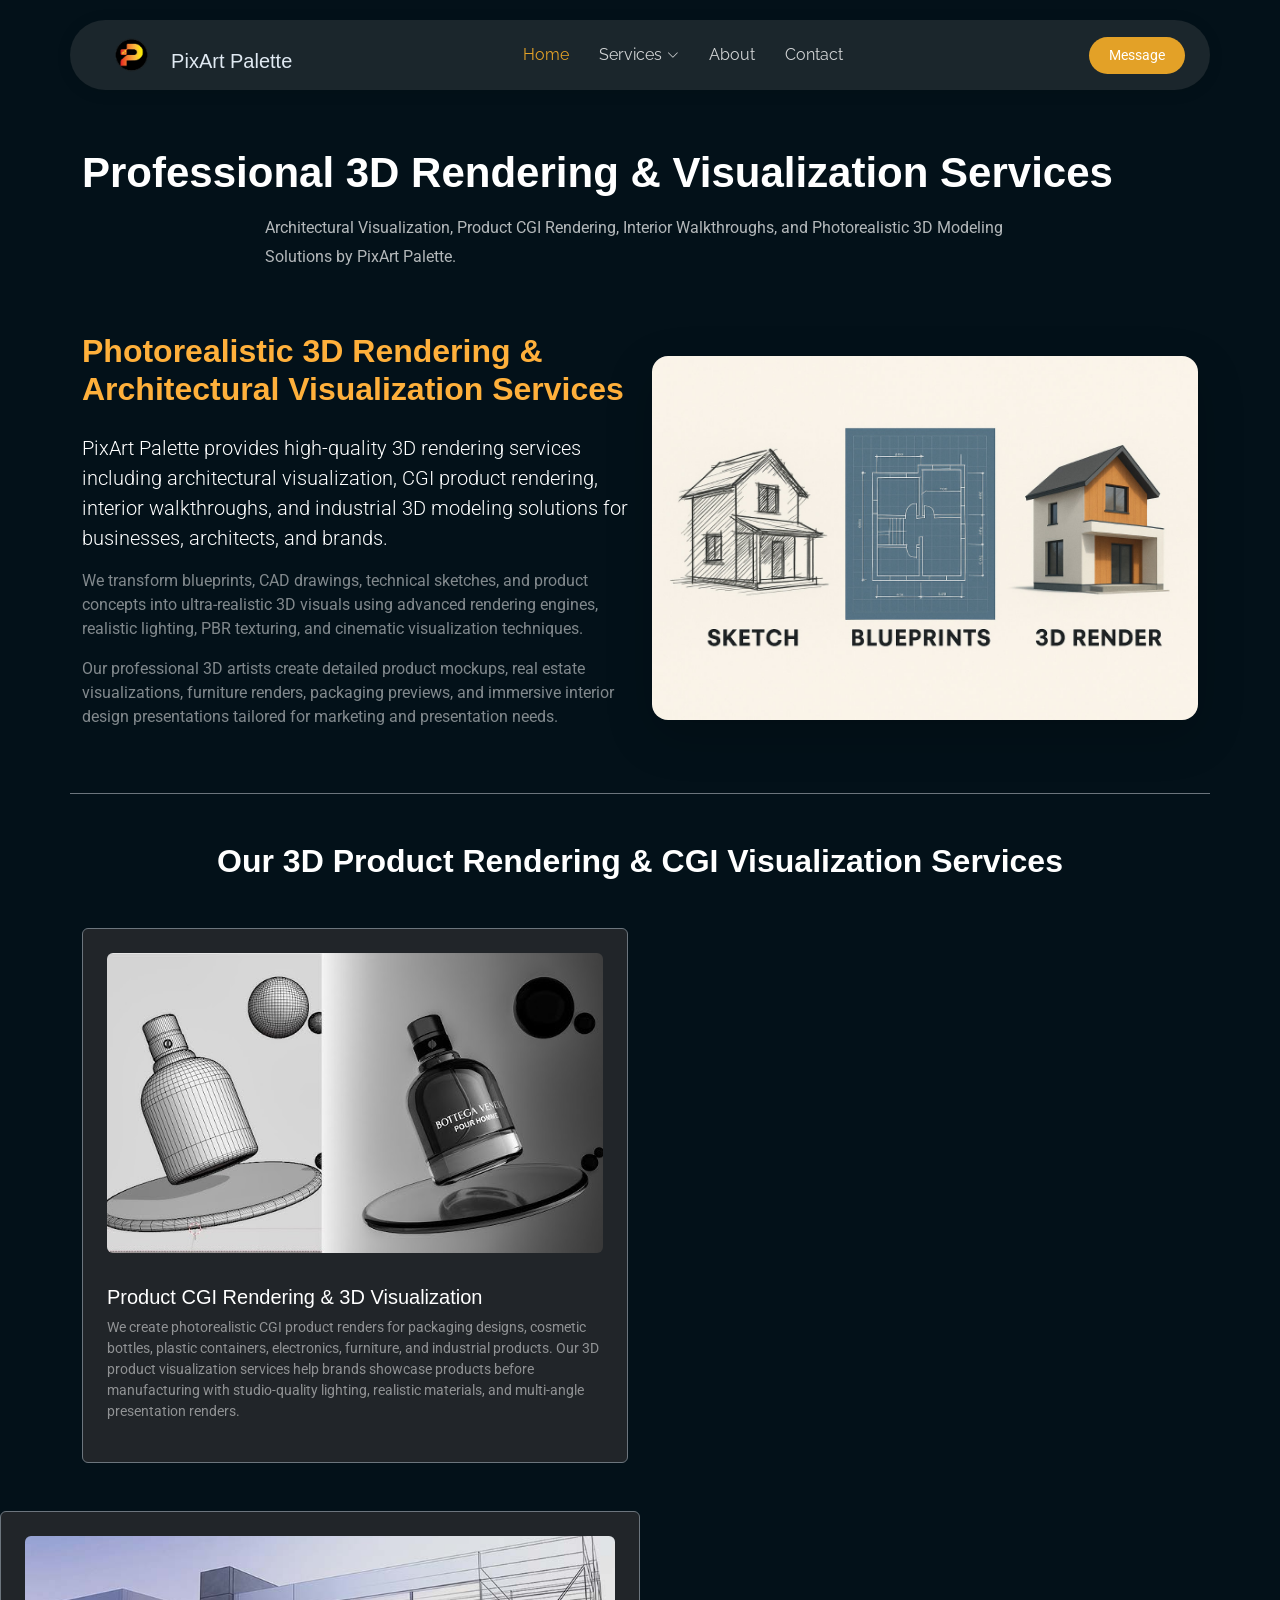
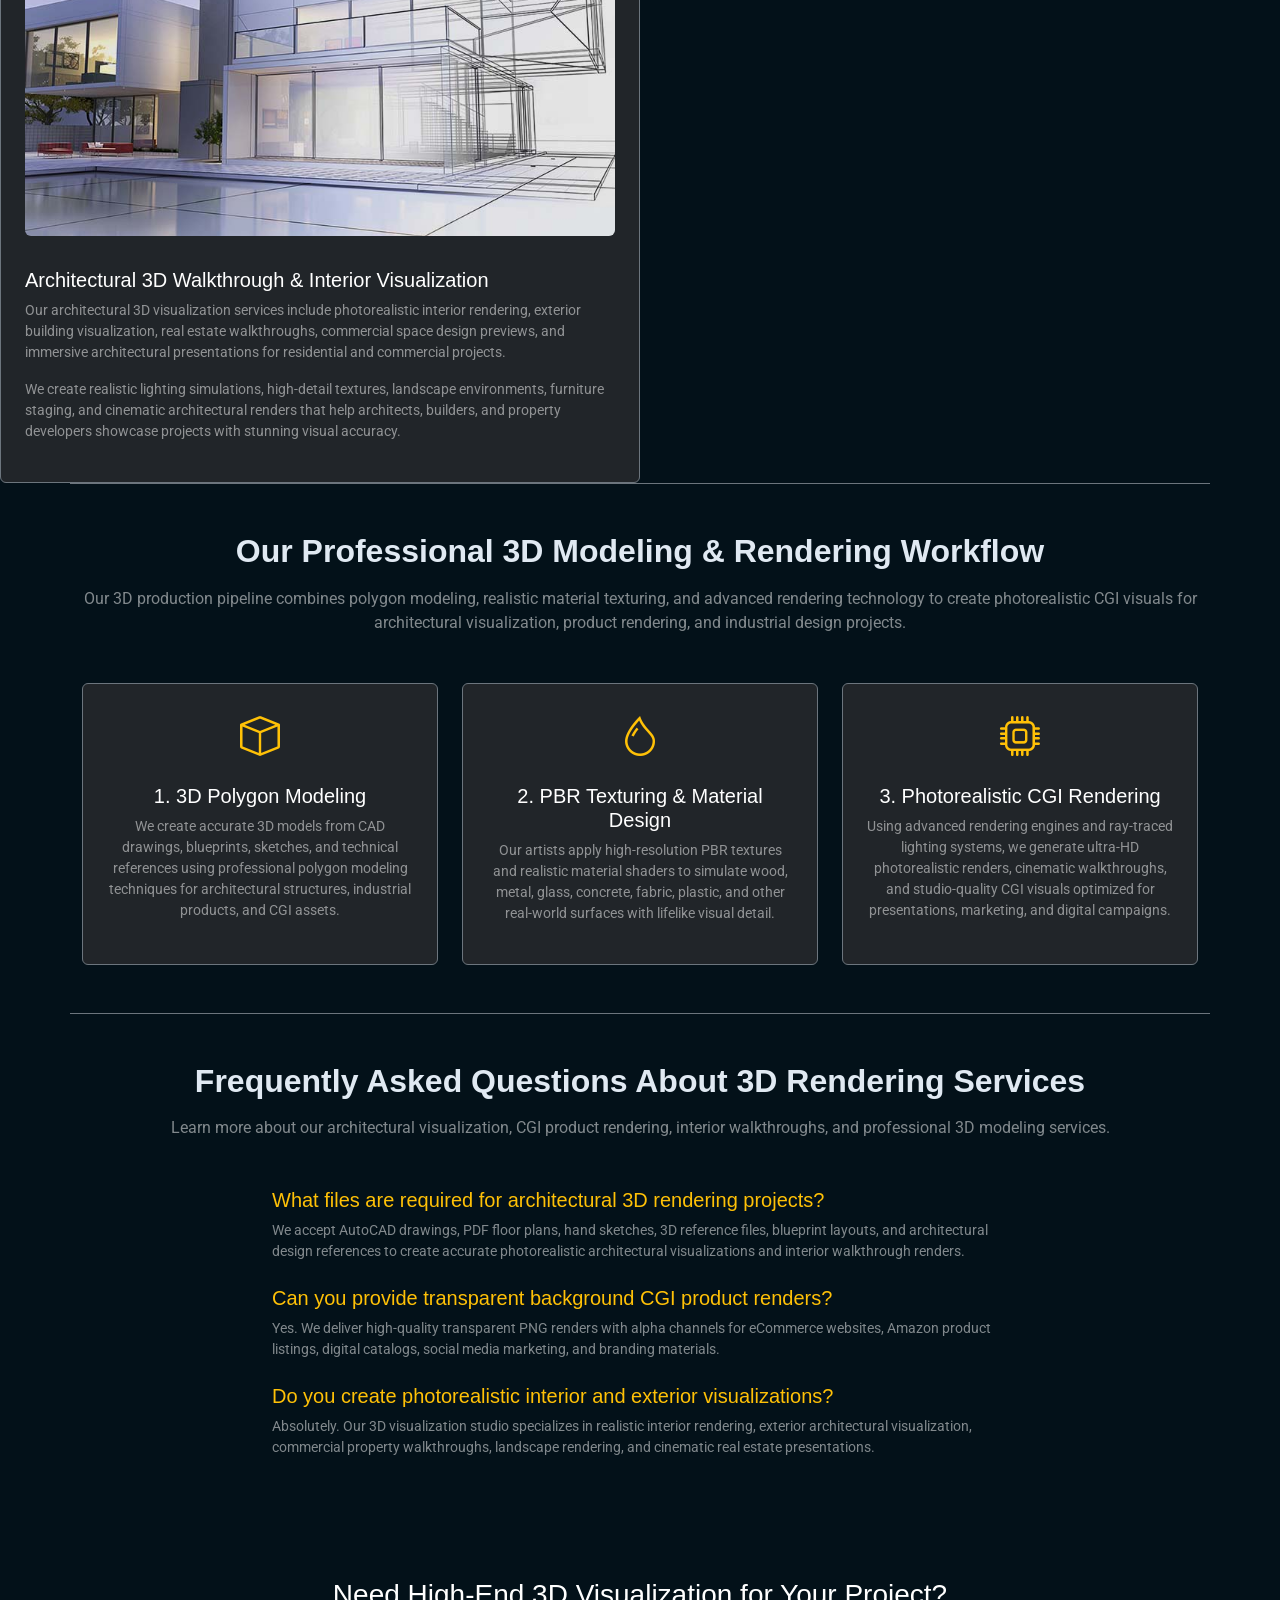
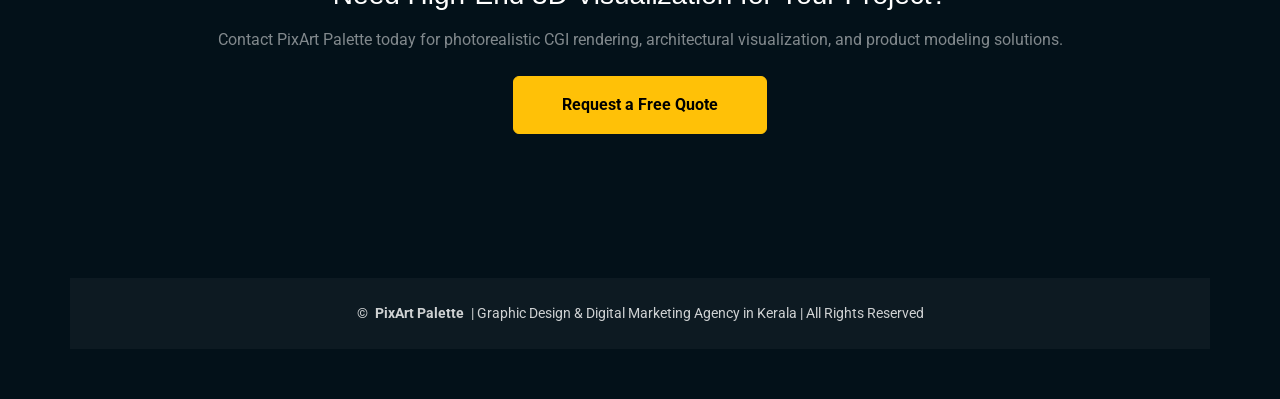
==== 3d-art.html @ 9ee859d3 "Update 3d-art.html" ====
<!DOCTYPE html>
<html lang="en">
<head>
 <link rel="icon" type="image/png" href="assets/img/logo.png">
  <meta charset="utf-8">
  <meta content="width=device-width, initial-scale=1.0" name="viewport">

  <!-- SEO Title -->
  <title>3D Rendering Services | Architectural & Product Visualization | PixArt Palette</title>

  <!-- SEO Meta -->
  <meta name="description" content="PixArt Palette provides photorealistic 3D rendering services, architectural visualization, CGI product rendering, interior walkthroughs, and industrial 3D modeling solutions.">

  <meta name="keywords" content="3D rendering, architectural visualization, CGI product rendering, 3D modeling services, photorealistic rendering, product visualization, interior rendering, 3D studio">

  <meta name="author" content="PixArt Palette">

  <!-- Canonical -->
  <link rel="canonical" href="https://anjalichikku.github.io/PixArtPalette/">

  <!-- Open Graph -->
  <meta property="og:title" content="PixArt Palette - 3D Art & Visualization Services">
  <meta property="og:description" content="Professional 3D rendering, architectural visualization, CGI product rendering, and photorealistic modeling services.">
  <meta property="og:type" content="website">
  <meta property="og:url" content="https://anjalichikku.github.io/PixArtPalette/">
  <meta property="og:image" content="https://anjalichikku.github.io/PixArtPalette/assets/img/logo.png">

  <!-- Twitter -->
  <meta name="twitter:card" content="summary_large_image">
  <meta name="twitter:title" content="PixArt Palette - 3D Rendering Services">
  <meta name="twitter:description" content="Photorealistic 3D rendering and architectural visualization services.">
  <meta name="twitter:image" content="https://anjalichikku.github.io/PixArtPalette/assets/img/logo.png">

  <!-- Fonts -->
  <link href="https://fonts.googleapis.com" rel="preconnect">
  <link href="https://fonts.gstatic.com" rel="preconnect" crossorigin>

  <link href="https://fonts.googleapis.com/css2?family=Roboto:wght@300;400;500;700&family=Raleway:wght@400;600;700&display=swap" rel="stylesheet">

  <!-- CSS -->
  <link href="assets/vendor/bootstrap/css/bootstrap.min.css" rel="stylesheet">
  <link href="assets/vendor/bootstrap-icons/bootstrap-icons.css" rel="stylesheet">
  <link href="assets/vendor/aos/aos.css" rel="stylesheet">
  <link href="assets/css/main.css" rel="stylesheet">

  <!-- Structured Data -->
  <script type="application/ld+json">
{
  "@context": "https://schema.org",
  "@type": "ProfessionalService",
  "name": "PixArt Palette",
  "image": "https://anjalichikku.github.io/PixArtPalette/assets/img/logo.png",
  "url": "https://anjalichikku.github.io/PixArtPalette/",
  "telephone": "+919605703831",
  "address": {
    "@type": "PostalAddress",
    "addressLocality": "Kerala",
    "addressCountry": "India"
  },
  "description": "Professional 3D rendering, CGI product visualization, architectural walkthroughs, and photorealistic modeling services.",
  "sameAs": [
    "https://instagram.com/yourprofile",
    "https://facebook.com/yourprofile"
  ]
}
</script>
</head>
  
<body class="index-page">

  <header id="header" class="header d-flex align-items-center fixed-top">
    <div class="header-container container-fluid container-xl position-relative d-flex align-items-center justify-content-between">

      <a href="index.html" class="logo d-flex align-items-center me-auto me-xl-0">
        <img src="assets\img\logo.png" alt="PixArt Palette" >
        <h5 style="margin-top: 20px;">PixArt Palette</h5>
      </a>

      <nav id="navmenu" class="navmenu">
        <ul>
          <li><a href="index.html" class="active">Home</a></li>
          <li class="dropdown"><a href="#services"><span>Services</span> <i class="bi bi-chevron-down toggle-dropdown"></i></a>
            <ul>
              <li><a href="graphic-designing.html">Graphic Designing </a></li>
              <li><a href="digital-marketing.html">Digital Marketing</a></li>
              <li><a href="3d-art.html">3D Art & Visualization</a></li>
              <li><a href="video-editing.html">Video Creation & Editing</a></li>
              <li><a href="printing-branding.html">Printing & Branding Materials</a></li>
            </ul>
          </li>
          <li><a href="index.html#about">About</a></li>
          <li><a href="index.html#contact">Contact</a></li>
        </ul>
        <i class="mobile-nav-toggle d-xl-none bi bi-list"></i>
      </nav>

      <a class="btn-getstarted" href="index.html#contact" >Message</a>

    </div>
  </header>
  <main class="main" style="margin-top: 100px;">
    <section class="section py-5">
      <div class="container section-title" data-aos="fade-up">

  <h1 class="mb-3">
    Professional 3D Rendering & Visualization Services
  </h1>

  <p class="seo-subtitle">
    Architectural Visualization, Product CGI Rendering, Interior Walkthroughs,
    and Photorealistic 3D Modeling Solutions by PixArt Palette.
  </p>

</div>
      
      <div class="container mb-5">
  <div class="row align-items-center gy-4">

    <!-- Content -->
    <div class="col-lg-6" data-aos="fade-right">

      <h2 class="fw-bold mb-4" style="color:#ffb03b;">
        Photorealistic 3D Rendering & Architectural Visualization Services
      </h2>

      <p class="lead text-white">
        PixArt Palette provides high-quality 3D rendering services including
        architectural visualization, CGI product rendering, interior walkthroughs,
        and industrial 3D modeling solutions for businesses, architects, and brands.
      </p>

      <p class="text-white-50">
        We transform blueprints, CAD drawings, technical sketches, and product
        concepts into ultra-realistic 3D visuals using advanced rendering engines,
        realistic lighting, PBR texturing, and cinematic visualization techniques.
      </p>

      <p class="text-white-50">
        Our professional 3D artists create detailed product mockups, real estate
        visualizations, furniture renders, packaging previews, and immersive
        interior design presentations tailored for marketing and presentation needs.
      </p>

    </div>

    <!-- Image -->
    <div class="col-lg-6 text-center" data-aos="fade-left">

      <img
        src="assets/img/3d.jpg"
        class="img-fluid rounded-4 shadow-lg"
        loading="lazy"
        width="700"
        height="500"
        alt="Photorealistic architectural 3D rendering and CGI product visualization service by PixArt Palette">

    </div>

  </div>
</div>

      <div class="container py-5 border-top border-secondary">

  <h2 class="text-center text-white mb-5 fw-bold" data-aos="fade-up">
    Our 3D Product Rendering & CGI Visualization Services
  </h2>

  <div class="row g-4">

    <!-- Product CGI -->
    <div class="col-md-6" data-aos="fade-right" data-aos-delay="100">

      <div class="p-4 bg-dark rounded border border-secondary text-white h-100">

        <img
          src="assets/img/product3d.jpg"
          class="img-fluid rounded mb-3 w-100"
          loading="lazy"
          width="600"
          height="300"
          alt="3D CGI product rendering for packaging, cosmetic bottles, and industrial product visualization"
          style="height: 300px; object-fit: cover;">

        <h3 class="mt-3 h5">
          Product CGI Rendering & 3D Visualization
        </h3>

        <p class="text-white-50 small">
          We create photorealistic CGI product renders for packaging designs,
          cosmetic bottles, plastic containers, electronics, furniture, and
          industrial products. Our 3D product visualization services help brands
          showcase products before manufacturing with studio-quality lighting,
          realistic materials, and multi-angle presentation renders.
        </p>

      </div>

    </div>

  </div>

</div>
          <div class="col-md-6" data-aos="fade-left" data-aos-delay="200">

  <div class="p-4 bg-dark rounded border border-secondary text-white h-100">

    <img
      src="assets/img/archi3d.jpg"
      class="img-fluid rounded mb-3 w-100"
      loading="lazy"
      width="600"
      height="300"
      alt="Architectural 3D walkthrough rendering for interior and exterior visualization"
      style="height: 300px; object-fit: cover;">

    <h3 class="mt-3 h5">
      Architectural 3D Walkthrough & Interior Visualization
    </h3>

    <p class="text-white-50 small">
      Our architectural 3D visualization services include photorealistic interior
      rendering, exterior building visualization, real estate walkthroughs,
      commercial space design previews, and immersive architectural presentations
      for residential and commercial projects.
    </p>

    <p class="text-white-50 small">
      We create realistic lighting simulations, high-detail textures, landscape
      environments, furniture staging, and cinematic architectural renders that
      help architects, builders, and property developers showcase projects with
      stunning visual accuracy.
    </p>

  </div>

</div>

      <div class="container py-5 border-top border-secondary text-white">

  <!-- Section Heading -->
  <h2 class="text-center mb-3 fw-bold">
    Our Professional 3D Modeling & Rendering Workflow
  </h2>

  <p class="text-center text-white-50 mb-5">
    Our 3D production pipeline combines polygon modeling, realistic material
    texturing, and advanced rendering technology to create photorealistic CGI
    visuals for architectural visualization, product rendering, and industrial
    design projects.
  </p>

  <!-- Pipeline Cards -->
  <div class="row g-4">

    <!-- Step 1 -->
    <div class="col-md-4">

      <div class="p-4 bg-dark rounded border border-secondary text-center h-100">

        <i class="bi bi-box text-warning fs-1"></i>

        <h3 class="mt-3 h5">
          1. 3D Polygon Modeling
        </h3>

        <p class="text-white-50 small">
          We create accurate 3D models from CAD drawings, blueprints, sketches,
          and technical references using professional polygon modeling techniques
          for architectural structures, industrial products, and CGI assets.
        </p>

      </div>

    </div>

    <!-- Step 2 -->
    <div class="col-md-4">

      <div class="p-4 bg-dark rounded border border-secondary text-center h-100">

        <i class="bi bi-droplet text-warning fs-1"></i>

        <h3 class="mt-3 h5">
          2. PBR Texturing & Material Design
        </h3>

        <p class="text-white-50 small">
          Our artists apply high-resolution PBR textures and realistic material
          shaders to simulate wood, metal, glass, concrete, fabric, plastic,
          and other real-world surfaces with lifelike visual detail.
        </p>

      </div>

    </div>

    <!-- Step 3 -->
    <div class="col-md-4">

      <div class="p-4 bg-dark rounded border border-secondary text-center h-100">

        <i class="bi bi-cpu text-warning fs-1"></i>

        <h3 class="mt-3 h5">
          3. Photorealistic CGI Rendering
        </h3>

        <p class="text-white-50 small">
          Using advanced rendering engines and ray-traced lighting systems,
          we generate ultra-HD photorealistic renders, cinematic walkthroughs,
          and studio-quality CGI visuals optimized for presentations, marketing,
          and digital campaigns.
        </p>

      </div>

    </div>

  </div>

</div>

     <div class="container py-5 border-top border-secondary text-white">

  <!-- FAQ Heading -->
  <h2 class="text-center mb-3 fw-bold">
    Frequently Asked Questions About 3D Rendering Services
  </h2>

  <p class="text-center text-white-50 mb-5">
    Learn more about our architectural visualization, CGI product rendering,
    interior walkthroughs, and professional 3D modeling services.
  </p>

  <div class="row justify-content-center">

    <div class="col-lg-8">

      <!-- FAQ 1 -->
      <div class="mb-4">

        <h3 class="text-warning h5">
          What files are required for architectural 3D rendering projects?
        </h3>

        <p class="text-white-50 small">
          We accept AutoCAD drawings, PDF floor plans, hand sketches,
          3D reference files, blueprint layouts, and architectural design
          references to create accurate photorealistic architectural
          visualizations and interior walkthrough renders.
        </p>

      </div>

      <!-- FAQ 2 -->
      <div class="mb-4">

        <h3 class="text-warning h5">
          Can you provide transparent background CGI product renders?
        </h3>

        <p class="text-white-50 small">
          Yes. We deliver high-quality transparent PNG renders with alpha
          channels for eCommerce websites, Amazon product listings,
          digital catalogs, social media marketing, and branding materials.
        </p>

      </div>

      <!-- FAQ 3 -->
      <div class="mb-4">

        <h3 class="text-warning h5">
          Do you create photorealistic interior and exterior visualizations?
        </h3>

        <p class="text-white-50 small">
          Absolutely. Our 3D visualization studio specializes in realistic
          interior rendering, exterior architectural visualization,
          commercial property walkthroughs, landscape rendering,
          and cinematic real estate presentations.
        </p>

      </div>

    </div>

  </div>

</div>

      <div class="container text-center py-5">
  <h3 class="text-white mb-3">
    Need High-End 3D Visualization for Your Project?
  </h3>

  <p class="text-white-50 mb-4">
    Contact PixArt Palette today for photorealistic CGI rendering,
    architectural visualization, and product modeling solutions.
  </p>

  <a href="index.html#contact"
     class="btn btn-warning px-5 py-3 fw-bold">
     Request a Free Quote
  </a>
</div>
    </section>
  </main>

  <footer id="footer" class="footer mt-5">
    <div class="container copyright text-center mt-4">

    <p>
      © <span id="year"></span>
      <strong class="px-1 sitename">PixArt Palette</strong>
      | Graphic Design & Digital Marketing Agency in Kerala
      | All Rights Reserved
    </p>

  </div>
  </footer>

  <script src="assets/vendor/bootstrap/js/bootstrap.bundle.min.js"></script>
  <script src="assets/vendor/aos/aos.js"></script>
  <script src="assets/js/main.js"></script>

  <script>
    document.addEventListener('DOMContentLoaded', () => {
      setTimeout(() => {
        if (typeof AOS !== 'undefined') {
          AOS.init({
            duration: 600,
            easing: 'ease-in-out',
            once: true,
            mirror: false
          });
          AOS.refresh(); 
        }
      }, 100);
    });
  </script>
</body>
</html>
---- assets/css/main.css ----
/*--------------------------------------------------------------
# Font & Color Variables
# Help: https://bootstrapmade.com/color-system/
--------------------------------------------------------------*/
/* Fonts */
:root {
  --default-font: "Roboto",  system-ui, -apple-system, "Segoe UI", Roboto, "Helvetica Neue", Arial, "Noto Sans", "Liberation Sans", sans-serif, "Apple Color Emoji", "Segoe UI Emoji", "Segoe UI Symbol", "Noto Color Emoji";
  --heading-font: "Nunito Sans",  sans-serif;
  --nav-font: "Raleway",  sans-serif;
}

/* Global Colors - The following color variables are used throughout the website. Updating them here will change the color scheme of the entire website */
:root { 
  --background-color: #031119; /* Background color for the entire website, including individual sections */
  --default-color: rgba(255, 255, 255, 0.8); /* Default color used for the majority of the text content across the entire website */
  --heading-color: #e0e9f2; /* Color for headings, subheadings and title throughout the website */
  --accent-color: #e3a127; /* Accent color that represents your brand on the website. It's used for buttons, links, and other elements that need to stand out */
  --surface-color: #1b262c; /* The surface color is used as a background of boxed elements within sections, such as cards, icon boxes, or other elements that require a visual separation from the global background. */
  --contrast-color: #ffffff; /* Contrast color for text, ensuring readability against backgrounds of accent, heading, or default colors. */
}

/* Nav Menu Colors - The following color variables are used specifically for the navigation menu. They are separate from the global colors to allow for more customization options */
:root {
  --nav-color: rgba(255, 255, 255, 0.8);  /* The default color of the main navmenu links */
  --nav-hover-color: #e3a127; /* Applied to main navmenu links when they are hovered over or active */
  --nav-mobile-background-color: #29343a; /* Used as the background color for mobile navigation menu */
  --nav-dropdown-background-color: #29343a; /* Used as the background color for dropdown items that appear when hovering over primary navigation items */
  --nav-dropdown-color: rgba(255, 255, 255, 0.8); /* Used for navigation links of the dropdown items in the navigation menu. */
  --nav-dropdown-hover-color: #e3a127; /* Similar to --nav-hover-color, this color is applied to dropdown navigation links when they are hovered over. */
}

/* Color Presets - These classes override global colors when applied to any section or element, providing reuse of the sam color scheme. */

.light-background {
  --background-color: #0d1d26;
  --surface-color: #16262f;
}

.dark-background {
  --background-color: #060606;
  --default-color: #ffffff;
  --heading-color: #ffffff;
  --surface-color: #252525;
  --contrast-color: #ffffff;
}

/* Smooth scroll */
:root {
  scroll-behavior: smooth;
}

/*--------------------------------------------------------------
# General Styling & Shared Classes
--------------------------------------------------------------*/
body {
  color: var(--default-color);
  background-color: var(--background-color);
  font-family: var(--default-font);
}

a {
  color: var(--accent-color);
  text-decoration: none;
  transition: 0.3s;
}

a:hover {
  color: color-mix(in srgb, var(--accent-color), transparent 25%);
  text-decoration: none;
}

h1,
h2,
h3,
h4,
h5,
h6 {
  color: var(--heading-color);
  font-family: var(--heading-font);
}

/* PHP Email Form Messages
------------------------------*/
.php-email-form .error-message {
  display: none;
  background: #df1529;
  color: #ffffff;
  text-align: left;
  padding: 15px;
  margin-bottom: 24px;
  font-weight: 600;
}

.php-email-form .sent-message {
  display: none;
  color: #ffffff;
  background: #059652;
  text-align: center;
  padding: 15px;
  margin-bottom: 24px;
  font-weight: 600;
}

.php-email-form .loading {
  display: none;
  background: var(--surface-color);
  text-align: center;
  padding: 15px;
  margin-bottom: 24px;
}

.php-email-form .loading:before {
  content: "";
  display: inline-block;
  border-radius: 50%;
  width: 24px;
  height: 24px;
  margin: 0 10px -6px 0;
  border: 3px solid var(--accent-color);
  border-top-color: var(--surface-color);
  animation: php-email-form-loading 1s linear infinite;
}

@keyframes php-email-form-loading {
  0% {
    transform: rotate(0deg);
  }

  100% {
    transform: rotate(360deg);
  }
}

/*--------------------------------------------------------------
# Global Header
--------------------------------------------------------------*/
.header {
  --background-color: rgba(255, 255, 255, 0);
  color: var(--default-color);
  background-color: var(--background-color);
  padding: 20px 0;
  transition: all 0.5s;
  z-index: 997;
}

.header .header-container {
  background: var(--surface-color);
  border-radius: 50px;
  padding: 5px 25px 5px 30px;
  box-shadow: 0px 2px 15px rgba(0, 0, 0, 0.1);
}

.header .logo {
  line-height: 1;
}

.header .logo img {
  max-height: 36px;
  margin-right: 8px;
}

.header .logo h1 {
  font-size: 20px;
  margin: 0;
  font-weight: 600;
  text-transform: uppercase;
  letter-spacing: 1.5px;
  color: var(--heading-color);
}

.header .btn-getstarted,
.header .btn-getstarted:focus {
  color: var(--contrast-color);
  background: var(--accent-color);
  font-size: 14px;
  padding: 8px 20px;
  margin: 0 0 0 30px;
  border-radius: 50px;
  transition: 0.3s;
}

.header .btn-getstarted:hover,
.header .btn-getstarted:focus:hover {
  color: var(--contrast-color);
  background: color-mix(in srgb, var(--accent-color), transparent 15%);
}

@media (max-width: 1000px) {
  .header {
    padding-top: 10px;
  }

  .header .header-container {
    margin-left: 10px;
    margin-right: 10px;
    padding: 10px 5px 10px 15px;
  }

  .header .logo {
    order: 1;
  }

  .header .btn-getstarted {
    order: 2;
    margin: 0 10px 0 0;
    padding: 6px 15px;
  }

  .header .navmenu {
    order: 3;
  }
}

/*--------------------------------------------------------------
# Navigation Menu
--------------------------------------------------------------*/
/* Navmenu - Desktop */
@media (min-width: 1200px) {
  .navmenu {
    padding: 0;
  }

  .navmenu ul {
    margin: 0;
    padding: 0;
    display: flex;
    list-style: none;
    align-items: center;
  }

  .navmenu li {
    position: relative;
  }

  .navmenu a,
  .navmenu a:focus {
    color: var(--nav-color);
    padding: 18px 15px;
    font-size: 16px;
    font-family: var(--nav-font);
    font-weight: 400;
    display: flex;
    align-items: center;
    justify-content: space-between;
    white-space: nowrap;
    transition: 0.3s;
  }

  .navmenu a i,
  .navmenu a:focus i {
    font-size: 12px;
    line-height: 0;
    margin-left: 5px;
    transition: 0.3s;
  }

  .navmenu li:last-child a {
    padding-right: 0;
  }

  .navmenu li:hover>a,
  .navmenu .active,
  .navmenu .active:focus {
    color: var(--nav-hover-color);
  }

  .navmenu .dropdown ul {
    margin: 0;
    padding: 10px 0;
    background: var(--nav-dropdown-background-color);
    display: block;
    position: absolute;
    visibility: hidden;
    left: 14px;
    top: 130%;
    opacity: 0;
    transition: 0.3s;
    border-radius: 4px;
    z-index: 99;
    box-shadow: 0px 0px 30px rgba(0, 0, 0, 0.1);
  }

  .navmenu .dropdown ul li {
    min-width: 200px;
  }

  .navmenu .dropdown ul a {
    padding: 10px 20px;
    font-size: 15px;
    text-transform: none;
    color: var(--nav-dropdown-color);
  }

  .navmenu .dropdown ul a i {
    font-size: 12px;
  }

  .navmenu .dropdown ul a:hover,
  .navmenu .dropdown ul .active:hover,
  .navmenu .dropdown ul li:hover>a {
    color: var(--nav-dropdown-hover-color);
  }

  .navmenu .dropdown:hover>ul {
    opacity: 1;
    top: 100%;
    visibility: visible;
  }

  .navmenu .dropdown .dropdown ul {
    top: 0;
    left: -90%;
    visibility: hidden;
  }

  .navmenu .dropdown .dropdown:hover>ul {
    opacity: 1;
    top: 0;
    left: -100%;
    visibility: visible;
  }
}

/* Navmenu - Mobile */
@media (max-width: 1199px) {
  .mobile-nav-toggle {
    color: var(--nav-color);
    font-size: 28px;
    line-height: 0;
    margin-right: 10px;
    cursor: pointer;
    transition: color 0.3s;
  }

  .navmenu {
    padding: 0;
    z-index: 9997;
  }

  .navmenu ul {
    display: none;
    list-style: none;
    position: absolute;
    inset: 60px 20px 20px 20px;
    padding: 10px 0;
    margin: 0;
    border-radius: 6px;
    background-color: var(--nav-mobile-background-color);
    overflow-y: auto;
    transition: 0.3s;
    z-index: 9998;
    box-shadow: 0px 0px 30px rgba(0, 0, 0, 0.1);
  }

  .navmenu a,
  .navmenu a:focus {
    color: var(--nav-dropdown-color);
    padding: 10px 20px;
    font-family: var(--nav-font);
    font-size: 17px;
    font-weight: 500;
    display: flex;
    align-items: center;
    justify-content: space-between;
    white-space: nowrap;
    transition: 0.3s;
  }

  .navmenu a i,
  .navmenu a:focus i {
    font-size: 12px;
    line-height: 0;
    margin-left: 5px;
    width: 30px;
    height: 30px;
    display: flex;
    align-items: center;
    justify-content: center;
    border-radius: 50%;
    transition: 0.3s;
    background-color: color-mix(in srgb, var(--accent-color), transparent 90%);
  }

  .navmenu a i:hover,
  .navmenu a:focus i:hover {
    background-color: var(--accent-color);
    color: var(--contrast-color);
  }

  .navmenu a:hover,
  .navmenu .active,
  .navmenu .active:focus {
    color: var(--nav-dropdown-hover-color);
  }

  .navmenu .active i,
  .navmenu .active:focus i {
    background-color: var(--accent-color);
    color: var(--contrast-color);
    transform: rotate(180deg);
  }

  .navmenu .dropdown ul {
    position: static;
    display: none;
    z-index: 99;
    padding: 10px 0;
    margin: 10px 20px;
    background-color: var(--nav-dropdown-background-color);
    border: 1px solid color-mix(in srgb, var(--default-color), transparent 90%);
    box-shadow: none;
    transition: all 0.5s ease-in-out;
  }

  .navmenu .dropdown ul ul {
    background-color: rgba(33, 37, 41, 0.1);
  }

  .navmenu .dropdown>.dropdown-active {
    display: block;
    background-color: rgba(33, 37, 41, 0.03);
  }

  .mobile-nav-active {
    overflow: hidden;
  }

  .mobile-nav-active .mobile-nav-toggle {
    color: #fff;
    position: absolute;
    font-size: 32px;
    top: 15px;
    right: 15px;
    margin-right: 0;
    z-index: 9999;
  }

  .mobile-nav-active .navmenu {
    position: fixed;
    overflow: hidden;
    inset: 0;
    background: rgba(33, 37, 41, 0.8);
    transition: 0.3s;
  }

  .mobile-nav-active .navmenu>ul {
    display: block;
  }
}

/*--------------------------------------------------------------
# Global Footer
--------------------------------------------------------------*/
.footer {
  color: var(--default-color);
  background-color: var(--background-color);
  font-size: 14px;
  padding-bottom: 50px;
  position: relative;
}

.footer .footer-top {
  padding-top: 50px;
  border-top: 1px solid color-mix(in srgb, var(--default-color), transparent 90%);
}

.footer .footer-about .logo {
  line-height: 1;
  margin-bottom: 25px;
}

.footer .footer-about .logo img {
  max-height: 40px;
  margin-right: 6px;
}

.footer .footer-about .logo span {
  color: var(--heading-color);
  font-size: 30px;
  font-weight: 700;
  letter-spacing: 1px;
  font-family: var(--heading-font);
}

.footer .footer-about p {
  font-size: 14px;
  font-family: var(--heading-font);
}

.footer .social-links a {
  display: flex;
  align-items: center;
  justify-content: center;
  width: 40px;
  height: 40px;
  border-radius: 50%;
  border: 1px solid color-mix(in srgb, var(--default-color), transparent 50%);
  font-size: 16px;
  color: color-mix(in srgb, var(--default-color), transparent 50%);
  margin-right: 10px;
  transition: 0.3s;
}

.footer .social-links a:hover {
  color: var(--accent-color);
  border-color: var(--accent-color);
}

.footer h4 {
  font-size: 16px;
  font-weight: bold;
  position: relative;
  padding-bottom: 12px;
}

.footer .footer-links {
  margin-bottom: 30px;
}

.footer .footer-links ul {
  list-style: none;
  padding: 0;
  margin: 0;
}

.footer .footer-links ul i {
  padding-right: 2px;
  font-size: 12px;
  line-height: 0;
}

.footer .footer-links ul li {
  padding: 10px 0;
  display: flex;
  align-items: center;
}

.footer .footer-links ul li:first-child {
  padding-top: 0;
}

.footer .footer-links ul a {
  color: color-mix(in srgb, var(--default-color), transparent 20%);
  display: inline-block;
  line-height: 1;
}

.footer .footer-links ul a:hover {
  color: var(--accent-color);
}

.footer .footer-contact p {
  margin-bottom: 5px;
}

.footer .copyright {
  padding-top: 25px;
  padding-bottom: 25px;
  background-color: color-mix(in srgb, var(--default-color), transparent 95%);
}

.footer .copyright p {
  margin-bottom: 0;
}

.footer .credits {
  margin-top: 6px;
  font-size: 13px;
}

/*--------------------------------------------------------------
# Preloader
--------------------------------------------------------------*/
#preloader {
  position: fixed;
  inset: 0;
  z-index: 999999;
  overflow: hidden;
  background: var(--background-color);
  transition: all 0.6s ease-out;
}

#preloader:before {
  content: "";
  position: fixed;
  top: calc(50% - 30px);
  left: calc(50% - 30px);
  border: 6px solid #ffffff;
  border-color: var(--accent-color) transparent var(--accent-color) transparent;
  border-radius: 50%;
  width: 60px;
  height: 60px;
  animation: animate-preloader 1.5s linear infinite;
}

@keyframes animate-preloader {
  0% {
    transform: rotate(0deg);
  }

  100% {
    transform: rotate(360deg);
  }
}

/*--------------------------------------------------------------
# Scroll Top Button
--------------------------------------------------------------*/
.scroll-top {
  position: fixed;
  visibility: hidden;
  opacity: 0;
  right: 15px;
  bottom: -15px;
  z-index: 99999;
  background-color: var(--accent-color);
  width: 44px;
  height: 44px;
  border-radius: 50px;
  transition: all 0.4s;
}

.scroll-top i {
  font-size: 24px;
  color: var(--contrast-color);
  line-height: 0;
}

.scroll-top:hover {
  background-color: color-mix(in srgb, var(--accent-color), transparent 20%);
  color: var(--contrast-color);
}

.scroll-top.active {
  visibility: visible;
  opacity: 1;
  bottom: 15px;
}

/*--------------------------------------------------------------
# Disable aos animation delay on mobile devices
--------------------------------------------------------------*/
@media screen and (max-width: 768px) {
  [data-aos-delay] {
    transition-delay: 0 !important;
  }
}

/*--------------------------------------------------------------
# Global Page Titles & Breadcrumbs
--------------------------------------------------------------*/
.page-title {
  color: var(--default-color);
  background-color: var(--background-color);
  background-size: cover;
  background-position: center;
  background-repeat: no-repeat;
  padding: 160px 0 80px 0;
  text-align: center;
  position: relative;
}

.page-title::after {
  content: "";
  position: absolute;
  top: 0;
  left: 0;
  right: 0;
  bottom: 0;
  background-image: repeating-linear-gradient(45deg, rgba(255, 255, 255, 0.02) 0px, rgba(255, 255, 255, 0.05) 1px, transparent 1px, transparent 10px);
  z-index: 1;
}

.page-title h1 {
  font-size: 42px;
  font-weight: 700;
  margin-bottom: 10px;
}

.page-title .breadcrumbs ol {
  display: flex;
  flex-wrap: wrap;
  list-style: none;
  justify-content: center;
  padding: 0;
  margin: 0;
  font-size: 16px;
  font-weight: 400;
}

.page-title .breadcrumbs ol li+li {
  padding-left: 10px;
}

.page-title .breadcrumbs ol li+li::before {
  content: "/";
  display: inline-block;
  padding-right: 10px;
  color: color-mix(in srgb, var(--default-color), transparent 50%);
}

/*--------------------------------------------------------------
# Global Sections
--------------------------------------------------------------*/
section,
.section {
  color: var(--default-color);
  background-color: var(--background-color);
  padding: 60px 0;
  scroll-margin-top: 90px;
  overflow: clip;
}

@media (max-width: 1199px) {

  section,
  .section {
    scroll-margin-top: 66px;
  }
}

/*--------------------------------------------------------------
# Global Section Titles
--------------------------------------------------------------*/
.section-title {
  padding-bottom: 60px;
  position: relative;
}

.section-title h2 {
  font-size: 14px;
  font-weight: 500;
  padding: 0;
  line-height: 1px;
  margin: 0;
  letter-spacing: 1.5px;
  text-transform: uppercase;
  color: color-mix(in srgb, var(--default-color), transparent 50%);
  position: relative;
}

.section-title h2::after {
  content: "";
  width: 120px;
  height: 1px;
  display: inline-block;
  background: var(--accent-color);
  margin: 4px 10px;
}

.section-title div {
  color: var(--heading-color);
  margin: 0;
  margin: 0;
  font-size: 28px;
  font-weight: 700;
  text-transform: uppercase;
  font-family: var(--heading-font);
}

/*--------------------------------------------------------------
# Hero Section
--------------------------------------------------------------*/
.hero {
  position: relative;
  min-height: 100vh;
  width: 100%;
  display: flex;
  align-items: center;
  overflow: hidden;
  padding: 100px 0;
}

.hero::after {
  content: "";
  position: absolute;
  top: 0;
  left: 0;
  right: 0;
  bottom: 0;
  background-image: repeating-linear-gradient(45deg, rgba(255, 255, 255, 0.02) 0px, rgba(255, 255, 255, 0.05) 1px, transparent 1px, transparent 10px);
  z-index: 1;
}

.hero .container,
.hero .container-fluid {
  position: relative;
  z-index: 2;
}

.hero .content-col {
  display: flex;
  flex-direction: column;
  justify-content: center;
  padding-right: 3rem;
}

@media (max-width: 991px) {
  .hero .content-col {
    padding-right: 15px;
    margin-bottom: 3rem;
  }
}

.hero .agency-name {
  margin-bottom: 1.5rem;
}

.hero .agency-name h5 {
  font-size: 1.25rem;
  font-weight: 600;
  letter-spacing: 1px;
  color: var(--contrast-color);
  margin: 0;
}

.hero .main-heading {
  margin-bottom: 2rem;
}

.hero .main-heading h1 {
  font-size: 5rem;
  font-weight: 800;
  line-height: 1.1;
  letter-spacing: -1px;
  margin: 0;
}

@media (max-width: 1200px) {
  .hero .main-heading h1 {
    font-size: 4rem;
  }
}

@media (max-width: 767px) {
  .hero .main-heading h1 {
    font-size: 3rem;
  }
}

@media (max-width: 480px) {
  .hero .main-heading h1 {
    font-size: 2.5rem;
  }
}

.hero .divider {
  width: 60%;
  height: 1px;
  background-color: color-mix(in srgb, var(--default-color), transparent 85%);
  margin-bottom: 2rem;
}

@media (max-width: 767px) {
  .hero .divider {
    width: 100%;
  }
}

.hero .description {
  margin-bottom: 2.5rem;
}

.hero .description p {
  font-size: 1rem;
  line-height: 1.7;
  color: color-mix(in srgb, var(--default-color), transparent 20%);
  margin: 0;
}

.hero .cta-button .btn {
  display: inline-flex;
  align-items: center;
  background-color: transparent;
  border: 1px solid color-mix(in srgb, var(--default-color), transparent 40%);
  color: var(--default-color);
  padding: 0.75rem 1.5rem;
  border-radius: 50px;
  font-size: 0.9rem;
  font-weight: 600;
  letter-spacing: 1px;
  transition: all 0.3s ease;
}

.hero .cta-button .btn span {
  margin-right: 0.5rem;
}

.hero .cta-button .btn i {
  font-size: 1.2rem;
  transition: transform 0.3s ease;
}

.hero .cta-button .btn:hover {
  background-color: var(--accent-color);
  border-color: var(--accent-color);
  color: var(--contrast-color);
}

.hero .cta-button .btn:hover i {
  transform: translateX(5px);
}

.hero .visual-content {
  position: relative;
  width: 100%;
  height: 100%;
  display: flex;
  align-items: center;
  justify-content: center;
}

@media (max-width: 991px) {
  .hero .visual-content {
    flex-direction: column;
  }
}

.hero .fluid-shape {
  position: relative;
  width: 100%;
  margin: 0 auto;
}

.hero .fluid-shape .fluid-img {
  width: 100%;
  height: auto;
  animation: float 6s ease-in-out infinite;
}

@keyframes float {
  0% {
    transform: translateY(0px);
  }

  50% {
    transform: translateY(-15px);
  }

  100% {
    transform: translateY(0px);
  }
}

.hero .stats-card {
  position: absolute;
  bottom: 10%;
  right: 0;
  background-color: color-mix(in srgb, var(--surface-color), transparent 50%);
  backdrop-filter: blur(10px);
  border: 1px solid color-mix(in srgb, var(--default-color), transparent 90%);
  border-radius: 10px;
  padding: 1.5rem;
  width: 200px;
  display: flex;
  flex-direction: column;
  box-shadow: 0 10px 30px rgba(0, 0, 0, 0.1);
}

@media (max-width: 991px) {
  .hero .stats-card {
    position: relative;
    bottom: auto;
    right: auto;
    margin-top: 2rem;
    width: 90%;
  }
}

.hero .stats-card .stats-number h2 {
  font-size: 3rem;
  font-weight: 700;
  margin: 0;
  line-height: 1;
}

.hero .stats-card .stats-label {
  margin-top: 0.5rem;
}

.hero .stats-card .stats-label p {
  font-size: 0.9rem;
  margin: 0;
}

.hero .stats-card .stats-arrow {
  position: absolute;
  top: 1.5rem;
  right: 1.5rem;
}

.hero .stats-card .stats-arrow a {
  display: flex;
  align-items: center;
  justify-content: center;
  width: 32px;
  height: 32px;
  background-color: var(--accent-color);
  border-radius: 50%;
  color: var(--contrast-color);
  font-size: 1rem;
  transition: all 0.3s ease;
}

.hero .stats-card .stats-arrow a:hover {
  transform: translateY(-3px);
  background-color: color-mix(in srgb, var(--accent-color), transparent 20%);
}

/*--------------------------------------------------------------
# About Section
--------------------------------------------------------------*/
.about {
  padding-top: 60px;
  padding-bottom: 60px;
}

.about .about-image {
  border-radius: 8px;
  overflow: hidden;
}

.about .about-image .experience-badge {
  position: absolute;
  bottom: 30px;
  right: -30px;
  background: var(--accent-color);
  color: var(--contrast-color);
  padding: 1.5rem;
  border-radius: 8px;
  box-shadow: 0 10px 30px rgba(0, 0, 0, 0.1);
  text-align: center;
  min-width: 140px;
}

.about .about-image .experience-badge .years {
  font-size: 2.5rem;
  font-weight: 700;
  line-height: 1;
  display: block;
  margin-bottom: 5px;
}

.about .about-image .experience-badge .text {
  font-size: 0.9rem;
  text-transform: uppercase;
  letter-spacing: 1px;
}

@media (max-width: 768px) {
  .about .about-image .experience-badge {
    right: 0;
    bottom: 20px;
    padding: 1rem;
    min-width: 120px;
  }

  .about .about-image .experience-badge .years {
    font-size: 2rem;
  }
}

.about .about-content h2 {
  font-size: 2.2rem;
  margin-bottom: 1.25rem;
  font-weight: 700;
}

@media (max-width: 768px) {
  .about .about-content h2 {
    font-size: 1.8rem;
  }
}

.about .about-content .lead {
  font-size: 1.15rem;
  margin-bottom: 1.25rem;
  color: color-mix(in srgb, var(--heading-color), transparent 30%);
}

.about .about-content p {
  margin-bottom: 1rem;
}

.about .about-content .feature-item {
  padding: 1.25rem;
  background-color: var(--surface-color);
  border-radius: 8px;
  box-shadow: 0 5px 15px rgba(0, 0, 0, 0.05);
  height: 100%;
  transition: all 0.3s ease;
}

.about .about-content .feature-item:hover {
  transform: translateY(-5px);
  box-shadow: 0 10px 25px rgba(0, 0, 0, 0.1);
}

.about .about-content .feature-item i {
  font-size: 1.75rem;
  color: var(--accent-color);
  margin-bottom: 0.75rem;
  display: block;
}

.about .about-content .feature-item h5 {
  font-size: 1.15rem;
  margin-bottom: 0.75rem;
  font-weight: 600;
}

.about .about-content .feature-item p {
  font-size: 0.9rem;
  margin-bottom: 0;
}

.about .about-content .btn-primary {
  background-color: var(--accent-color);
  border-color: var(--accent-color);
  padding: 0.5rem 1.5rem;
  border-radius: 50px;
  font-weight: 500;
  color: var(--contrast-color);
}

.about .about-content .btn-primary:hover {
  background-color: color-mix(in srgb, var(--accent-color), black 10%);
  border-color: color-mix(in srgb, var(--accent-color), black 10%);
}

.about .testimonial-section {
  border-top: 1px solid rgba(0, 0, 0, 0.08);
}

.about .testimonial-section .testimonial-intro h3 {
  font-size: 1.75rem;
  margin-bottom: 1.25rem;
  font-weight: 700;
}

.about .testimonial-section .testimonial-intro p {
  margin-bottom: 1.5rem;
}

.about .testimonial-section .testimonial-intro .swiper-nav-buttons {
  display: flex;
  gap: 10px;
}

.about .testimonial-section .testimonial-intro .swiper-nav-buttons button {
  width: 44px;
  height: 44px;
  border-radius: 50%;
  background-color: var(--surface-color);
  border: 1px solid rgba(0, 0, 0, 0.08);
  display: flex;
  align-items: center;
  justify-content: center;
  cursor: pointer;
  transition: all 0.3s ease;
}

.about .testimonial-section .testimonial-intro .swiper-nav-buttons button:hover {
  background-color: var(--accent-color);
  border-color: var(--accent-color);
  color: var(--contrast-color);
}

.about .testimonial-section .testimonial-intro .swiper-nav-buttons button i {
  font-size: 1.25rem;
}

.about .testimonial-section .testimonial-slider {
  overflow: hidden;
}

.about .testimonial-section .testimonial-slider .swiper-wrapper {
  height: auto !important;
}

.about .testimonial-section .testimonial-item {
  background-color: var(--surface-color);
  border-radius: 10px;
  padding: 2rem;
  box-shadow: 0 5px 30px rgba(0, 0, 0, 0.05);
  height: 100%;
}

.about .testimonial-section .testimonial-item .rating {
  color: #ffc107;
  font-size: 1rem;
}

.about .testimonial-section .testimonial-item p {
  font-style: italic;
  margin-bottom: 0;
  font-size: 1rem;
  line-height: 1.6;
}

.about .testimonial-section .testimonial-item .client-info .client-img {
  width: 50px;
  height: 50px;
  border-radius: 50%;
  margin-right: 15px;
  object-fit: cover;
}

.about .testimonial-section .testimonial-item .client-info h6 {
  font-weight: 600;
}

.about .testimonial-section .testimonial-item .client-info span {
  font-size: 0.85rem;
  color: color-mix(in srgb, var(--default-color), transparent 40%);
}

/*--------------------------------------------------------------
# Services Section
--------------------------------------------------------------*/
.services .service-header {
  margin-bottom: 60px;
}

.services .service-header .service-intro .service-heading {
  font-size: 48px;
  margin-bottom: 0;
  font-weight: 700;
  line-height: 1.2;
  color: var(--heading-color);
}

.services .service-header .service-intro .service-heading div {
  display: block;
  position: relative;
}

.services .service-header .service-intro .service-heading span {
  display: block;
  color: var(--accent-color);
}

@media (max-width: 992px) {
  .services .service-header .service-intro .service-heading {
    font-size: 36px;
  }
}

@media (max-width: 768px) {
  .services .service-header .service-intro .service-heading {
    font-size: 30px;
    margin-bottom: 20px;
  }
}

.services .service-header .service-summary p {
  margin-bottom: 25px;
  color: var(--default-color);
}

.services .service-header .service-summary .service-btn {
  display: inline-flex;
  align-items: center;
  padding: 12px 30px;
  background-color: var(--accent-color);
  color: var(--contrast-color);
  border-radius: 4px;
  font-weight: 500;
  transition: all 0.3s ease;
}

.services .service-header .service-summary .service-btn i {
  margin-left: 10px;
  transition: transform 0.3s ease;
}

.services .service-header .service-summary .service-btn:hover {
  background-color: color-mix(in srgb, var(--accent-color), transparent 15%);
  color: var(--contrast-color);
}

.services .service-header .service-summary .service-btn:hover i {
  transform: translateX(5px);
}

@media (max-width: 992px) {
  .services .service-header .service-summary {
    margin-top: 30px;
  }
}

.services .service-card {
  padding: 40px 40px 40px 40px;
  margin-bottom: 30px;
  border: 2px solid color-mix(in srgb, var(--default-color), transparent 90%);
  transition: all 0.3s ease;
}

.services .service-card .service-icon {
  margin-bottom: 25px;
  background-color: color-mix(in srgb, var(--accent-color), transparent 90%);
  display: inline-flex;
  align-items: center;
  justify-content: center;
  border-radius: 10px;
  width: 64px;
  height: 64px;
}

.services .service-card .service-icon i {
  font-size: 32px;
  color: var(--accent-color);
  transition: all 0.3s ease;
}

.services .service-card h3 {
  font-size: 28px;
  margin-bottom: 15px;
  font-weight: 700;
}

.services .service-card h3 a {
  color: var(--heading-color);
  transition: color 0.3s ease;
}

.services .service-card h3 a span {
  display: block;
}

.services .service-card h3 a:hover {
  color: var(--accent-color);
}

.services .service-card p {
  color: var(--default-color);
  transition: color 0.3s ease;
  margin-bottom: 0;
}

.services .service-card .card-action {
  position: absolute;
  top: 0;
  right: 0;
  width: 80px;
  height: 80px;
  display: flex;
  align-items: center;
  justify-content: center;
  background-color: var(--accent-color);
  opacity: 0;
  visibility: hidden;
  transform: translateY(20px);
  transition: all 0.3s ease;
}

.services .service-card .card-action i {
  font-size: 24px;
  color: var(--contrast-color);
  transition: transform 0.3s ease;
}

.services .service-card .card-action:hover i {
  transform: rotate(45deg);
}

.services .service-card::before {
  content: "";
  position: absolute;
  top: 0;
  left: 0;
  right: 0;
  bottom: 0;
  background-color: var(--surface-color);
  clip-path: polygon(70% 0, 100% 30%, 100% 100%, 0 100%, 0 0);
  z-index: -1;
  opacity: 0;
  visibility: hidden;
  transition: all 0.3s ease;
}

.services .service-card:hover {
  border-color: transparent;
}

.services .service-card:hover::before {
  opacity: 1;
  visibility: visible;
  background-color: var(--surface-color);
}

.services .service-card:hover h3 a {
  color: var(--accent-color);
}

.services .service-card:hover h3 a:hover {
  color: var(--accent-color);
}

.services .service-card:hover p {
  color: color-mix(in srgb, var(--default-color), transparent 20%);
}

.services .service-card:hover .card-action {
  opacity: 1;
  visibility: visible;
  transform: translateY(0);
}

.services .service-card:hover .service-icon i {
  transform: scale(1.1);
}

@media (max-width: 768px) {
  .services .service-card {
    padding: 150px 25px 25px;
  }

  .services .service-card h3 {
    font-size: 24px;
  }

  .services .service-card .service-icon {
    position: absolute;
    top: 40px;
    left: 25px;
  }
}

@media (max-width: 768px) {
  .services {
    padding: 70px 0 50px;
  }
}

/*--------------------------------------------------------------
# Steps Section
--------------------------------------------------------------*/
.steps .steps-wrapper {
  position: relative;
  padding: 20px 0;
}

.steps .steps-wrapper::before {
  content: "";
  position: absolute;
  width: 2px;
  background-color: color-mix(in srgb, var(--accent-color), transparent 85%);
  top: 0;
  bottom: 0;
  left: 50%;
  transform: translateX(-50%);
}

.steps .step-item {
  margin-bottom: 50px;
  width: 100%;
  position: relative;
}

.steps .step-item:last-child {
  margin-bottom: 0;
}

.steps .step-item:nth-child(even) .step-content {
  flex-direction: row-reverse;
}

.steps .step-content {
  display: flex;
  align-items: center;
  gap: 30px;
}

.steps .step-icon {
  flex-shrink: 0;
  width: 80px;
  height: 80px;
  background-color: var(--surface-color);
  border-radius: 50%;
  display: flex;
  align-items: center;
  justify-content: center;
  position: relative;
  z-index: 1;
  box-shadow: 0 0 20px rgba(0, 0, 0, 0.1);
  border: 2px solid color-mix(in srgb, var(--accent-color), transparent 85%);
  transition: all 0.3s ease-in-out;
}

.steps .step-icon i {
  font-size: 32px;
  color: var(--accent-color);
  transition: transform 0.3s ease-in-out;
}

.steps .step-info {
  flex: 1;
  background-color: var(--surface-color);
  padding: 30px;
  border-radius: 8px;
  box-shadow: 0 5px 25px rgba(0, 0, 0, 0.05);
  transition: transform 0.3s ease-in-out;
}

.steps .step-info:hover {
  transform: translateY(-5px);
}

.steps .step-number {
  display: inline-block;
  font-family: var(--heading-font);
  font-size: 0.9rem;
  font-weight: 600;
  color: var(--accent-color);
  text-transform: uppercase;
  letter-spacing: 1px;
  margin-bottom: 10px;
}

.steps h3 {
  font-size: 1.3rem;
  margin-bottom: 15px;
  font-weight: 600;
  color: var(--heading-color);
}

.steps p {
  color: color-mix(in srgb, var(--default-color), transparent 20%);
  font-size: 1rem;
  line-height: 1.6;
  margin-bottom: 0;
}

@media (max-width: 991px) {
  .steps .steps-wrapper::before {
    left: 25px;
  }

  .steps .step-item .step-content {
    flex-direction: row !important;
  }

  .steps .step-icon {
    width: 60px;
    height: 60px;
  }

  .steps .step-icon i {
    font-size: 24px;
  }

  .steps .step-info {
    padding: 20px;
  }

  .steps h3 {
    font-size: 1.3rem;
  }
}

@media (max-width: 767px) {
  .steps .step-content {
    gap: 20px;
  }

  .steps .step-icon {
    width: 50px;
    height: 50px;
  }

  .steps .step-icon i {
    font-size: 20px;
  }

  .steps .step-info {
    padding: 15px;
  }

  .steps h3 {
    font-size: 1.2rem;
  }

  .steps p {
    font-size: 0.95rem;
  }
}

/*--------------------------------------------------------------
# Call To Action Section
--------------------------------------------------------------*/
.call-to-action {
  padding-top: 80px;
  position: relative;
  background-color: color-mix(in srgb, var(--accent-color), transparent 97%);
  border-radius: 1rem;
  overflow: hidden;
  padding-bottom: 80px;
}

.call-to-action .badge {
  background-color: color-mix(in srgb, var(--accent-color), transparent 90%);
  color: var(--accent-color);
  padding: 0.5rem 1rem;
  font-size: 0.875rem;
  font-weight: 500;
  border-radius: 2rem;
}

.call-to-action h2 {
  font-size: clamp(1.75rem, 3vw, 2.5rem);
  font-weight: 700;
  line-height: 1.2;
  margin: 0;
}

.call-to-action p {
  font-size: 1.125rem;
  line-height: 1.6;
  opacity: 0.9;
}

.call-to-action .features .feature-item {
  display: flex;
  align-items: center;
  gap: 0.5rem;
  padding: 0.5rem 1rem;
  background-color: var(--surface-color);
  border-radius: 0.5rem;
  box-shadow: 0 2px 4px rgba(0, 0, 0, 0.05);
  transition: transform 0.3s ease;
}

.call-to-action .features .feature-item:hover {
  transform: translateY(-2px);
}

.call-to-action .features .feature-item i {
  color: var(--accent-color);
  font-size: 1.25rem;
}

.call-to-action .features .feature-item span {
  font-weight: 500;
}

.call-to-action .cta-buttons .btn {
  padding: 0.75rem 1.5rem;
  font-weight: 500;
  border-radius: 0.5rem;
  transition: all 0.3s ease;
}

.call-to-action .cta-buttons .btn.btn-primary {
  background-color: var(--accent-color);
  border-color: var(--accent-color);
  color: var(--contrast-color);
}

.call-to-action .cta-buttons .btn.btn-primary:hover {
  background-color: color-mix(in srgb, var(--accent-color), transparent 15%);
  border-color: color-mix(in srgb, var(--accent-color), transparent 15%);
  transform: translateY(-2px);
}

.call-to-action .cta-buttons .btn.btn-outline {
  border: 2px solid color-mix(in srgb, var(--accent-color), transparent 70%);
  color: var(--accent-color);
}

.call-to-action .cta-buttons .btn.btn-outline:hover {
  background-color: var(--accent-color);
  border-color: var(--accent-color);
  color: var(--contrast-color);
  transform: translateY(-2px);
}

.call-to-action .content-right {
  flex-shrink: 0;
  max-width: 100%;
  width: 450px;
}

.call-to-action .content-right img {
  width: 100%;
  height: auto;
  box-shadow: 0 10px 30px rgba(0, 0, 0, 0.1);
}

.call-to-action .content-right .floating-card {
  position: absolute;
  bottom: 2rem;
  right: -1rem;
  background: var(--surface-color);
  padding: 1rem;
  border-radius: 1rem;
  box-shadow: 0 10px 30px rgba(0, 0, 0, 0.1);
  display: flex;
  align-items: center;
  gap: 1rem;
  animation: float 3s ease-in-out infinite;
}

.call-to-action .content-right .floating-card .card-icon {
  width: 3rem;
  height: 3rem;
  background-color: color-mix(in srgb, var(--accent-color), transparent 90%);
  border-radius: 0.75rem;
  display: flex;
  align-items: center;
  justify-content: center;
}

.call-to-action .content-right .floating-card .card-icon i {
  color: var(--accent-color);
  font-size: 1.5rem;
}

.call-to-action .content-right .floating-card .card-content {
  display: flex;
  flex-direction: column;
}

.call-to-action .content-right .floating-card .card-content .stats-number {
  font-size: 1.25rem;
  font-weight: 700;
  color: var(--accent-color);
}

.call-to-action .content-right .floating-card .card-content .stats-text {
  font-size: 0.875rem;
  opacity: 0.8;
}

.call-to-action .decoration {
  position: absolute;
  inset: 0;
  pointer-events: none;
  overflow: hidden;
  z-index: 0;
}

.call-to-action .decoration .circle-1,
.call-to-action .decoration .circle-2 {
  position: absolute;
  border-radius: 50%;
  background-color: color-mix(in srgb, var(--accent-color), transparent 90%);
}

.call-to-action .decoration .circle-1 {
  width: 300px;
  height: 300px;
  top: -150px;
  right: -150px;
  opacity: 0.5;
}

.call-to-action .decoration .circle-2 {
  width: 200px;
  height: 200px;
  bottom: -100px;
  left: -100px;
  opacity: 0.3;
}

@media (max-width: 991.98px) {
  .call-to-action {
    padding: 2rem;
  }

  .call-to-action .content-right {
    width: 100%;
    margin-top: 2rem;
  }

  .call-to-action .content-right .floating-card {
    position: relative;
    bottom: auto;
    right: auto;
    margin-top: -3rem;
    margin-right: 1rem;
    z-index: 1;
  }
}

@keyframes float {

  0%,
  100% {
    transform: translateY(0);
  }

  50% {
    transform: translateY(-10px);
  }
}

/*--------------------------------------------------------------
# Testimonials Section
--------------------------------------------------------------*/
.testimonials .testimonials-slider {
  width: 100%;
  position: relative;
  padding-bottom: 60px;
}

.testimonials .swiper-wrapper {
  height: auto;
}

.testimonials .testimonial-item {
  background-color: var(--surface-color);
  padding: 40px;
  border-radius: 20px;
}

@media (max-width: 575px) {
  .testimonials .testimonial-item {
    padding: 20px;
  }
}

.testimonials .testimonial-item h2 {
  font-size: 24px;
  font-weight: 600;
  margin-bottom: 20px;
}

.testimonials .testimonial-item p {
  font-size: 16px;
  line-height: 1.8;
  margin-bottom: 30px;
  font-style: italic;
}

.testimonials .testimonial-item .profile {
  gap: 15px;
}

.testimonials .testimonial-item .profile .profile-img {
  width: 60px;
  height: 60px;
  border-radius: 50%;
  object-fit: cover;
}

.testimonials .testimonial-item .profile .profile-info h3 {
  font-size: 18px;
  margin: 0;
  font-weight: 600;
}

.testimonials .testimonial-item .profile .profile-info span {
  font-size: 14px;
  color: color-mix(in srgb, var(--default-color) 70%, transparent);
}

.testimonials .testimonial-item .featured-img-wrapper {
  min-height: 400px;
  position: relative;
  overflow: hidden;
  border-radius: 16px;
}

.testimonials .testimonial-item .featured-img {
  width: 100%;
  height: 100%;
  object-fit: cover;
  position: absolute;
  top: 0;
  left: 0;
}

.testimonials .swiper-navigation {
  position: absolute;
  bottom: 0;
  gap: 10px;
}

.testimonials .swiper-button-prev,
.testimonials .swiper-button-next {
  position: relative;
  left: auto;
  right: auto;
  top: auto;
  margin: 0;
  width: 44px;
  height: 44px;
  background-color: var(--surface-color);
  border-radius: 50%;
  border: 1px solid color-mix(in srgb, var(--default-color) 10%, transparent);
  transition: 0.3s;
}

.testimonials .swiper-button-prev::after,
.testimonials .swiper-button-next::after {
  font-size: 20px;
  color: var(--default-color);
}

.testimonials .swiper-button-prev:hover,
.testimonials .swiper-button-next:hover {
  background-color: var(--accent-color);
  border-color: var(--accent-color);
}

.testimonials .swiper-button-prev:hover::after,
.testimonials .swiper-button-next:hover::after {
  color: var(--contrast-color);
}

/*--------------------------------------------------------------
# Portfolio Section
--------------------------------------------------------------*/
.portfolio .portfolio-filters {
  display: flex;
  justify-content: center;
  flex-wrap: wrap;
  gap: 15px;
  padding: 0;
  margin: 0 0 40px;
  list-style: none;
}

.portfolio .portfolio-filters li {
  font-size: 15px;
  font-weight: 500;
  padding: 12px 25px;
  cursor: pointer;
  background: var(--surface-color);
  color: var(--default-color);
  border-radius: 30px;
  display: flex;
  align-items: center;
  gap: 8px;
  transition: all 0.3s ease;
}

.portfolio .portfolio-filters li i {
  font-size: 1.1em;
  transition: transform 0.3s ease;
}

.portfolio .portfolio-filters li:hover {
  color: var(--accent-color);
  transform: translateY(-2px);
  background: color-mix(in srgb, var(--accent-color), transparent 92%);
}

.portfolio .portfolio-filters li:hover i {
  transform: scale(1.1);
}

.portfolio .portfolio-filters li.filter-active {
  background: var(--accent-color);
  color: var(--contrast-color);
}

@media (max-width: 768px) {
  .portfolio .portfolio-filters {
    gap: 10px;
  }

  .portfolio .portfolio-filters li {
    padding: 8px 20px;
    font-size: 14px;
  }
}

.portfolio .portfolio-entry {
  position: relative;
  border-radius: 16px;
  overflow: hidden;
  background: var(--surface-color);
  box-shadow: 0 4px 30px rgba(0, 0, 0, 0.05);
}

.portfolio .portfolio-entry .entry-image {
  position: relative;
  margin: 0;
  overflow: hidden;
  aspect-ratio: 16/9;
}

.portfolio .portfolio-entry .entry-image img {
  width: 100%;
  height: 100%;
  object-fit: cover;
  transition: transform 0.6s cubic-bezier(0.4, 0, 0.2, 1);
}

.portfolio .portfolio-entry .entry-image .entry-overlay {
  position: absolute;
  inset: 0;
  background: linear-gradient(180deg, transparent 0%, rgba(0, 0, 0, 0.8) 100%);
  display: flex;
  align-items: flex-end;
  padding: 30px;
  opacity: 0;
  transform: translateY(20px);
  transition: all 0.4s cubic-bezier(0.4, 0, 0.2, 1);
}

.portfolio .portfolio-entry .entry-image .entry-overlay .overlay-content {
  width: 100%;
  transform: translateY(20px);
  transition: transform 0.4s cubic-bezier(0.4, 0, 0.2, 1);
}

.portfolio .portfolio-entry .entry-image .entry-overlay .entry-meta {
  color: var(--accent-color);
  font-size: 14px;
  font-weight: 500;
  text-transform: uppercase;
  letter-spacing: 1px;
  margin-bottom: 10px;
}

.portfolio .portfolio-entry .entry-image .entry-overlay .entry-title {
  color: var(--contrast-color);
  font-size: 24px;
  font-weight: 600;
  margin: 0 0 20px;
}

.portfolio .portfolio-entry .entry-image .entry-overlay .entry-links {
  display: flex;
  gap: 15px;
}

.portfolio .portfolio-entry .entry-image .entry-overlay .entry-links a {
  width: 46px;
  height: 46px;
  display: flex;
  align-items: center;
  justify-content: center;
  background: var(--surface-color);
  color: var(--accent-color);
  border-radius: 12px;
  font-size: 20px;
  transition: all 0.3s ease;
  opacity: 0;
  transform: translateY(20px);
}

.portfolio .portfolio-entry .entry-image .entry-overlay .entry-links a:hover {
  background: var(--accent-color);
  color: var(--contrast-color);
  transform: translateY(-2px);
}

.portfolio .portfolio-entry .entry-image .entry-overlay .entry-links a:nth-child(1) {
  transition-delay: 0.1s;
}

.portfolio .portfolio-entry .entry-image .entry-overlay .entry-links a:nth-child(2) {
  transition-delay: 0.2s;
}

.portfolio .portfolio-entry:hover .entry-image img {
  transform: scale(1.05);
}

.portfolio .portfolio-entry:hover .entry-image .entry-overlay {
  opacity: 1;
  transform: translateY(0);
}

.portfolio .portfolio-entry:hover .entry-image .entry-overlay .overlay-content {
  transform: translateY(0);
}

.portfolio .portfolio-entry:hover .entry-image .entry-overlay .entry-links a {
  opacity: 1;
  transform: translateY(0);
}

@media (max-width: 768px) {
  .portfolio .portfolio-entry .entry-image .entry-overlay {
    padding: 20px;
  }

  .portfolio .portfolio-entry .entry-image .entry-overlay .entry-title {
    font-size: 20px;
    margin-bottom: 15px;
  }

  .portfolio .portfolio-entry .entry-image .entry-overlay .entry-links a {
    width: 40px;
    height: 40px;
    font-size: 18px;
  }
}

.portfolio .portfolio-item .entry-image {
  aspect-ratio: 4/3;
}

@media (min-width: 1200px) {
  .portfolio .portfolio-item .entry-title {
    font-size: 20px;
  }
}

@media (min-width: 768px) {
  .portfolio .row {
    margin-left: -10px;
    margin-right: -10px;
  }

  .portfolio .row .portfolio-item {
    padding-left: 10px;
    padding-right: 10px;
  }
}

@media (min-width: 992px) {
  .portfolio .row {
    margin-left: -12px;
    margin-right: -12px;
  }

  .portfolio .row .portfolio-item {
    padding-left: 12px;
    padding-right: 12px;
  }
}

@media (min-width: 1200px) {
  .portfolio .row {
    margin-left: -15px;
    margin-right: -15px;
  }

  .portfolio .row .portfolio-item {
    padding-left: 15px;
    padding-right: 15px;
  }
}

@media (min-width: 1200px) {
  .portfolio .entry-overlay {
    padding: 25px;
  }
}

@media (min-width: 992px) and (max-width: 1199px) {
  .portfolio .entry-overlay {
    padding: 20px;
  }
}

@media (max-width: 991px) {
  .portfolio .entry-overlay {
    padding: 20px;
  }
}

/*--------------------------------------------------------------
# Team Section
--------------------------------------------------------------*/
.team .team-member {
  position: relative;
  background-color: var(--surface-color);
  border: 1px solid color-mix(in srgb, var(--default-color), transparent 90%);
  border-radius: 8px;
  transition: 0.3s;
}

.team .team-member:hover {
  border-color: color-mix(in srgb, var(--accent-color), transparent 70%);
}

.team .team-member .member-img {
  flex: 0 0 200px;
  overflow: hidden;
}

.team .team-member .member-img img {
  width: 200px;
  height: 100%;
  object-fit: cover;
  border-top-left-radius: 8px;
  border-bottom-left-radius: 8px;
}

.team .team-member .member-info {
  padding: 25px;
  text-align: left;
}

.team .team-member .member-info h4 {
  font-size: 1.2rem;
  font-weight: 700;
  margin-bottom: 5px;
  color: var(--heading-color);
}

.team .team-member .member-info span {
  font-size: 0.9rem;
  font-weight: 400;
  color: color-mix(in srgb, var(--heading-color), transparent 30%);
  display: block;
  margin-bottom: 15px;
}

.team .team-member .member-info p {
  font-size: 0.9rem;
  margin-bottom: 20px;
  color: color-mix(in srgb, var(--default-color), transparent 20%);
}

.team .team-member .member-info .social {
  display: flex;
  gap: 10px;
}

.team .team-member .member-info .social a {
  display: inline-flex;
  align-items: center;
  justify-content: center;
  width: 32px;
  height: 32px;
  font-size: 1rem;
  color: var(--heading-color);
  transition: 0.3s;
  border-radius: 4px;
  border: 1px solid color-mix(in srgb, var(--default-color), transparent 90%);
}

.team .team-member .member-info .social a:hover {
  color: var(--accent-color);
  border-color: var(--accent-color);
  background: color-mix(in srgb, var(--accent-color), transparent 95%);
}

@media (max-width: 767px) {
  .team .team-member {
    flex-direction: column;
  }

  .team .team-member .member-img {
    flex: auto;
  }

  .team .team-member .member-img img {
    width: 100%;
    border-radius: 8px 8px 0 0;
  }

  .team .team-member .member-info {
    text-align: center;
  }

  .team .team-member .member-info .social {
    justify-content: center;
  }
}

/*--------------------------------------------------------------
# Pricing Section
--------------------------------------------------------------*/
.pricing {
  --card-border-radius: 20px;
}

.pricing .row {
  justify-content: center;
}

.pricing .pricing-card {
  height: 100%;
  background: var(--surface-color);
  border-radius: var(--card-border-radius);
  box-shadow: 0 10px 30px rgba(0, 0, 0, 0.05);
  overflow: hidden;
  position: relative;
  transition: all 0.4s;
  margin-bottom: 30px;
  display: flex;
  flex-direction: column;
  border: 1px solid color-mix(in srgb, var(--default-color), transparent 90%);
}

.pricing .pricing-card:hover {
  transform: translateY(-10px);
  box-shadow: 0 15px 30px rgba(0, 0, 0, 0.1);
}

.pricing .pricing-card.popular {
  border: 2px solid var(--accent-color);
}

.pricing .pricing-card.popular .plan-cta .btn-plan {
  background-color: var(--accent-color);
  color: var(--contrast-color);
}

.pricing .pricing-card.popular .plan-cta .btn-plan:hover {
  background-color: color-mix(in srgb, var(--accent-color), transparent 20%);
}

.pricing .pricing-card .popular-tag {
  position: absolute;
  top: 20px;
  right: -35px;
  background-color: var(--accent-color);
  color: var(--contrast-color);
  font-size: 13px;
  font-weight: 600;
  padding: 8px 40px;
  transform: rotate(45deg);
}

.pricing .plan-header {
  padding: 30px 30px 20px;
  text-align: center;
}

.pricing .plan-header .plan-icon {
  width: 70px;
  height: 70px;
  margin: 0 auto 20px;
  display: flex;
  align-items: center;
  justify-content: center;
  border-radius: 50%;
  background-color: color-mix(in srgb, var(--accent-color), transparent 90%);
}

.pricing .plan-header .plan-icon i {
  font-size: 28px;
  color: var(--accent-color);
}

.pricing .plan-header h3 {
  font-size: 24px;
  font-weight: 700;
  margin-bottom: 10px;
}

.pricing .plan-header p {
  font-size: 15px;
  color: color-mix(in srgb, var(--default-color), transparent 30%);
}

.pricing .plan-pricing {
  text-align: center;
  padding: 10px 30px 20px;
  position: relative;
}

.pricing .plan-pricing .currency {
  font-size: 24px;
  vertical-align: top;
  line-height: 1;
  color: var(--heading-color);
  font-weight: 600;
}

.pricing .plan-pricing .amount {
  font-size: 60px;
  font-weight: 700;
  color: var(--heading-color);
  line-height: 1;
}

.pricing .plan-pricing .period {
  font-size: 16px;
  color: color-mix(in srgb, var(--default-color), transparent 40%);
}

.pricing .plan-features {
  padding: 20px 30px;
  flex: 1;
}

.pricing .plan-features ul {
  list-style: none;
  padding: 0;
  margin: 0;
}

.pricing .plan-features ul li {
  padding: 12px 0;
  font-size: 15px;
  display: flex;
  align-items: center;
  gap: 10px;
  color: color-mix(in srgb, var(--default-color), transparent 20%);
}

.pricing .plan-features ul li.disabled {
  color: color-mix(in srgb, var(--default-color), transparent 60%);
}

.pricing .plan-features ul li i {
  font-size: 18px;
}

.pricing .plan-features ul li i.bi-check-circle-fill {
  color: var(--accent-color);
}

.pricing .plan-features ul li i.bi-x-circle-fill {
  color: color-mix(in srgb, var(--default-color), transparent 60%);
}

.pricing .plan-cta {
  padding: 10px 30px 30px;
  text-align: center;
}

.pricing .plan-cta .btn-plan {
  display: inline-block;
  width: 100%;
  padding: 14px 32px;
  background-color: color-mix(in srgb, var(--default-color), transparent 95%);
  color: var(--default-color);
  border-radius: 50px;
  font-size: 16px;
  font-weight: 600;
  transition: all 0.3s;
}

.pricing .plan-cta .btn-plan:hover {
  background-color: color-mix(in srgb, var(--default-color), transparent 80%);
}

@media (max-width: 992px) {
  .pricing .pricing-card {
    max-width: 400px;
    margin-left: auto;
    margin-right: auto;
  }
}

@media (max-width: 768px) {
  .pricing .plan-pricing .amount {
    font-size: 48px;
  }

  .pricing .plan-header {
    padding: 25px 20px 15px;
  }

  .pricing .plan-features,
  .pricing .plan-pricing,
  .pricing .plan-cta {
    padding-left: 20px;
    padding-right: 20px;
  }
}

/*--------------------------------------------------------------
# Faq Section
--------------------------------------------------------------*/
.faq .faq-title {
  font-size: 2.5rem;
  font-weight: 700;
  margin-bottom: 1rem;
  color: var(--heading-color);
}

.faq .faq-description {
  font-size: 1rem;
  color: var(--default-color);
  margin-bottom: 2rem;
}

.faq .faq-arrow {
  color: var(--accent-color);
}

.faq .faq-container .faq-item {
  background-color: var(--surface-color);
  position: relative;
  padding: 20px;
  margin-bottom: 15px;
  border-radius: 10px;
  overflow: hidden;
}

.faq .faq-container .faq-item:last-child {
  margin-bottom: 0;
}

.faq .faq-container .faq-item h3 {
  font-weight: 600;
  font-size: 16px;
  line-height: 24px;
  margin: 0 30px 0 0;
  transition: 0.3s;
  cursor: pointer;
  display: flex;
  align-items: center;
}

.faq .faq-container .faq-item h3 .num {
  color: var(--accent-color);
  padding-right: 5px;
}

.faq .faq-container .faq-item h3:hover {
  color: var(--accent-color);
}

.faq .faq-container .faq-item .faq-content {
  display: grid;
  grid-template-rows: 0fr;
  transition: 0.3s ease-in-out;
  visibility: hidden;
  opacity: 0;
}

.faq .faq-container .faq-item .faq-content p {
  margin-bottom: 0;
  overflow: hidden;
}

.faq .faq-container .faq-item .faq-toggle {
  position: absolute;
  top: 20px;
  right: 20px;
  font-size: 16px;
  line-height: 0;
  transition: 0.3s;
  cursor: pointer;
}

.faq .faq-container .faq-item .faq-toggle:hover {
  color: var(--accent-color);
}

.faq .faq-container .faq-active h3 {
  color: var(--accent-color);
}

.faq .faq-container .faq-active .faq-content {
  grid-template-rows: 1fr;
  visibility: visible;
  opacity: 1;
  padding-top: 10px;
}

.faq .faq-container .faq-active .faq-toggle {
  transform: rotate(90deg);
  color: var(--accent-color);
}

/*--------------------------------------------------------------
# Contact Section
--------------------------------------------------------------*/
.contact .contact-info-box {
  background-color: var(--surface-color);
  border-radius: 10px;
  box-shadow: 0 5px 25px rgba(0, 0, 0, 0.05);
  padding: 25px;
  height: 100%;
  transition: transform 0.3s ease, box-shadow 0.3s ease;
  display: flex;
  align-items: flex-start;
  gap: 15px;
}

.contact .contact-info-box:hover {
  transform: translateY(-5px);
  box-shadow: 0 8px 30px rgba(0, 0, 0, 0.1);
}

.contact .contact-info-box .icon-box {
  background-color: color-mix(in srgb, var(--accent-color), transparent 90%);
  color: var(--accent-color);
  width: 50px;
  height: 50px;
  border-radius: 50%;
  display: flex;
  align-items: center;
  justify-content: center;
  flex-shrink: 0;
}

.contact .contact-info-box .icon-box i {
  font-size: 24px;
}

.contact .contact-info-box .info-content h4 {
  font-size: 18px;
  font-weight: 600;
  margin-bottom: 10px;
}

.contact .contact-info-box .info-content p {
  margin-bottom: 5px;
  color: color-mix(in srgb, var(--default-color), transparent 20%);
  font-size: 15px;
  line-height: 1.5;
}

.contact .contact-info-box .info-content p:last-child {
  margin-bottom: 0;
}

.contact .map-section {
  position: relative;
  width: 100%;
  height: 500px;
  overflow: hidden;
}

.contact .map-section iframe {
  display: block;
  width: 100%;
  height: 100%;
  border: 0;
}

.contact .form-container-overlap {
  position: relative;
  margin-top: -150px;
  margin-bottom: 60px;
  z-index: 10;
}

.contact .contact-form-wrapper {
  background-color: var(--surface-color);
  border-radius: 12px;
  box-shadow: 0 5px 25px rgba(0, 0, 0, 0.05);
  padding: 40px;
}

.contact .contact-form-wrapper h2 {
  font-size: 28px;
  font-weight: 700;
  margin-bottom: 30px;
  position: relative;
}

.contact .contact-form-wrapper h2:after {
  content: "";
  position: absolute;
  left: 50%;
  bottom: -10px;
  transform: translateX(-50%);
  width: 50px;
  height: 3px;
  background-color: var(--accent-color);
}

.contact .contact-form-wrapper .form-group {
  margin-bottom: 20px;
}

.contact .contact-form-wrapper .form-group .input-with-icon {
  position: relative;
}

.contact .contact-form-wrapper .form-group .input-with-icon i {
  position: absolute;
  left: 15px;
  top: 50%;
  transform: translateY(-50%);
  color: color-mix(in srgb, var(--default-color), transparent 40%);
  font-size: 18px;
  z-index: 10;
}

.contact .contact-form-wrapper .form-group .input-with-icon i.message-icon {
  top: 28px;
}

.contact .contact-form-wrapper .form-group .input-with-icon textarea+i {
  top: 25px;
  transform: none;
}

.contact .contact-form-wrapper .form-group .input-with-icon .form-control {
  border-radius: 8px;
  padding: 12px 15px 12px 45px;
  height: 3.5rem;
  color: var(--default-color);
  background-color: var(--surface-color);
  font-size: 15px;
  border: 1px solid color-mix(in srgb, var(--default-color), transparent 80%);
}

.contact .contact-form-wrapper .form-group .input-with-icon .form-control:focus {
  border-color: var(--accent-color);
  box-shadow: 0 0 0 0.25rem color-mix(in srgb, var(--accent-color), transparent 90%);
}

.contact .contact-form-wrapper .form-group .input-with-icon .form-control::placeholder {
  color: color-mix(in srgb, var(--default-color), transparent 40%);
}

.contact .contact-form-wrapper .form-group .input-with-icon textarea.form-control {
  height: 180px;
  resize: none;
  padding-top: 15px;
}

.contact .contact-form-wrapper .btn-submit {
  background-color: var(--accent-color);
  border: none;
  color: var(--contrast-color);
  padding: 12px 30px;
  font-size: 16px;
  font-weight: 600;
  letter-spacing: 1px;
  border-radius: 8px;
  transition: all 0.3s ease;
  box-shadow: 0 5px 15px color-mix(in srgb, var(--accent-color), transparent 70%);
}

.contact .contact-form-wrapper .btn-submit:hover {
  background-color: color-mix(in srgb, var(--accent-color), transparent 15%);
  transform: translateY(-3px);
  box-shadow: 0 8px 20px color-mix(in srgb, var(--accent-color), transparent 60%);
}

.contact .contact-form-wrapper .btn-submit:active {
  transform: translateY(0);
  box-shadow: 0 3px 10px color-mix(in srgb, var(--accent-color), transparent 70%);
}

.contact .contact-form-wrapper .loading,
.contact .contact-form-wrapper .error-message,
.contact .contact-form-wrapper .sent-message {
  margin-top: 10px;
  margin-bottom: 20px;
}

@media (max-width: 992px) {
  .contact .form-container-overlap {
    margin-top: -120px;
  }

  .contact .contact-form-wrapper {
    padding: 30px;
  }
}

@media (max-width: 768px) {
  .contact .contact-info-box {
    margin-bottom: 20px;
  }

  .contact .form-container-overlap {
    margin-top: -100px;
  }

  .contact .contact-form-wrapper {
    padding: 25px;
  }

  .contact .contact-form-wrapper h2 {
    font-size: 24px;
  }

  .contact .map-section {
    height: 450px;
  }
}

@media (max-width: 576px) {
  .contact .form-container-overlap {
    margin-top: -80px;
  }

  .contact .contact-form-wrapper {
    padding: 20px;
  }

  .contact .btn-submit {
    width: 100%;
  }

  .contact .map-section {
    height: 400px;
  }
}

/*--------------------------------------------------------------
# Portfolio Details Section
--------------------------------------------------------------*/
.portfolio-details {
  --section-spacing: 2.5rem;
}

.portfolio-details .portfolio-details-media {
  position: relative;
}

.portfolio-details .portfolio-details-media .main-image {
  margin-bottom: 1rem;
  border-radius: 20px;
  overflow: hidden;
  box-shadow: 0 10px 30px rgba(0, 0, 0, 0.08);
}

.portfolio-details .portfolio-details-media .main-image .portfolio-details-slider {
  position: relative;
}

.portfolio-details .portfolio-details-media .main-image .portfolio-details-slider .swiper-wrapper {
  height: auto !important;
}

.portfolio-details .portfolio-details-media .main-image .portfolio-details-slider .swiper-slide img {
  aspect-ratio: 3/2;
  object-fit: cover;
  width: 100%;
}

.portfolio-details .portfolio-details-media .main-image .portfolio-details-slider .swiper-button-next,
.portfolio-details .portfolio-details-media .main-image .portfolio-details-slider .swiper-button-prev {
  background-color: var(--contrast-color);
  width: 40px;
  height: 40px;
  border-radius: 50%;
  transition: all 0.3s ease;
}

.portfolio-details .portfolio-details-media .main-image .portfolio-details-slider .swiper-button-next:after,
.portfolio-details .portfolio-details-media .main-image .portfolio-details-slider .swiper-button-prev:after {
  font-size: 16px;
  color: var(--accent-color);
  font-weight: bold;
}

.portfolio-details .portfolio-details-media .main-image .portfolio-details-slider .swiper-button-next:hover,
.portfolio-details .portfolio-details-media .main-image .portfolio-details-slider .swiper-button-prev:hover {
  background-color: var(--accent-color);
}

.portfolio-details .portfolio-details-media .main-image .portfolio-details-slider .swiper-button-next:hover:after,
.portfolio-details .portfolio-details-media .main-image .portfolio-details-slider .swiper-button-prev:hover:after {
  color: var(--contrast-color);
}

.portfolio-details .portfolio-details-media .thumbnail-grid img {
  height: 80px;
  object-fit: cover;
  border-radius: 8px;
  cursor: pointer;
  transition: all 0.3s ease;
  box-shadow: 0 4px 10px rgba(0, 0, 0, 0.05);
}

.portfolio-details .portfolio-details-media .thumbnail-grid img:hover {
  transform: translateY(-5px);
  box-shadow: 0 8px 15px rgba(0, 0, 0, 0.1);
}

.portfolio-details .portfolio-details-media .tech-stack-badges {
  display: flex;
  flex-wrap: wrap;
  gap: 10px;
  margin-top: 1.5rem;
}

.portfolio-details .portfolio-details-media .tech-stack-badges span {
  display: inline-block;
  padding: 6px 12px;
  font-size: 13px;
  font-weight: 500;
  border-radius: 20px;
  background-color: color-mix(in srgb, var(--heading-color), transparent 85%);
  color: var(--heading-color);
  transition: all 0.3s ease;
}

.portfolio-details .portfolio-details-media .tech-stack-badges span:hover {
  background-color: color-mix(in srgb, var(--heading-color), transparent 70%);
  transform: translateY(-2px);
}

.portfolio-details .portfolio-details-content {
  padding: 0 0 0 2rem;
  height: 100%;
  display: flex;
  flex-direction: column;
}

.portfolio-details .portfolio-details-content .project-meta {
  display: flex;
  flex-wrap: wrap;
  justify-content: space-between;
  margin-bottom: 1.5rem;
}

.portfolio-details .portfolio-details-content .project-meta .badge-wrapper .project-badge {
  display: inline-block;
  padding: 8px 16px;
  background-color: color-mix(in srgb, var(--accent-color), transparent 90%);
  color: var(--accent-color);
  border-radius: 30px;
  font-weight: 600;
  font-size: 14px;
}

.portfolio-details .portfolio-details-content .project-meta .date-client {
  display: flex;
  gap: 1.5rem;
}

.portfolio-details .portfolio-details-content .project-meta .date-client .meta-item {
  display: flex;
  align-items: center;
  font-size: 14px;
  color: color-mix(in srgb, var(--default-color), transparent 30%);
}

.portfolio-details .portfolio-details-content .project-meta .date-client .meta-item i {
  margin-right: 6px;
  color: var(--accent-color);
}

.portfolio-details .portfolio-details-content .project-title {
  font-size: 2.2rem;
  margin-bottom: 1rem;
  font-weight: 700;
  line-height: 1.2;
  color: var(--heading-color);
}

.portfolio-details .portfolio-details-content .project-website {
  display: flex;
  align-items: center;
  margin-bottom: 1.5rem;
}

.portfolio-details .portfolio-details-content .project-website i {
  font-size: 22px;
  color: var(--accent-color);
  margin-right: 8px;
}

.portfolio-details .portfolio-details-content .project-website a {
  font-weight: 500;
  transition: all 0.3s;
}

.portfolio-details .portfolio-details-content .project-website a:hover {
  letter-spacing: 0.5px;
}

.portfolio-details .portfolio-details-content .project-overview {
  margin-bottom: var(--section-spacing);
}

.portfolio-details .portfolio-details-content .project-overview .lead {
  font-size: 1.1rem;
  line-height: 1.7;
  color: color-mix(in srgb, var(--default-color), transparent 15%);
  margin-bottom: 1.5rem;
}

.portfolio-details .portfolio-details-content .project-overview .project-accordion .accordion-item {
  border: none;
  background: none;
  margin-bottom: 10px;
}

.portfolio-details .portfolio-details-content .project-overview .project-accordion .accordion-item .accordion-header .accordion-button {
  padding: 1rem;
  font-weight: 600;
  font-size: 1rem;
  color: var(--heading-color);
  background-color: color-mix(in srgb, var(--surface-color), transparent 70%);
  border-radius: 8px !important;
  box-shadow: none;
}

.portfolio-details .portfolio-details-content .project-overview .project-accordion .accordion-item .accordion-header .accordion-button:not(.collapsed) {
  background-color: var(--surface-color);
  color: var(--accent-color);
  border-bottom-left-radius: 0 !important;
  border-bottom-right-radius: 0 !important;
  box-shadow: 0 4px 10px rgba(0, 0, 0, 0.03);
}

.portfolio-details .portfolio-details-content .project-overview .project-accordion .accordion-item .accordion-header .accordion-button:not(.collapsed) i {
  color: var(--accent-color);
}

.portfolio-details .portfolio-details-content .project-overview .project-accordion .accordion-item .accordion-header .accordion-button::after {
  background-size: 14px;
  width: 14px;
  height: 14px;
}

.portfolio-details .portfolio-details-content .project-overview .project-accordion .accordion-item .accordion-header .accordion-button i {
  font-size: 1.1rem;
}

.portfolio-details .portfolio-details-content .project-overview .project-accordion .accordion-item .accordion-body {
  padding: 1rem;
  background-color: var(--surface-color);
  border-bottom-left-radius: 8px;
  border-bottom-right-radius: 8px;
}

.portfolio-details .portfolio-details-content .project-overview .project-accordion .accordion-item .accordion-body p {
  margin-bottom: 0;
  color: color-mix(in srgb, var(--default-color), transparent 25%);
  line-height: 1.6;
}

.portfolio-details .portfolio-details-content .project-features {
  margin-bottom: var(--section-spacing);
}

.portfolio-details .portfolio-details-content .project-features h3 {
  display: flex;
  align-items: center;
  font-size: 1.25rem;
  margin-bottom: 1.2rem;
}

.portfolio-details .portfolio-details-content .project-features h3 i {
  margin-right: 10px;
  color: var(--accent-color);
  font-size: 1.1em;
}

.portfolio-details .portfolio-details-content .project-features .feature-list {
  list-style: none;
  padding-left: 0;
}

.portfolio-details .portfolio-details-content .project-features .feature-list li {
  display: flex;
  align-items: center;
  padding: 8px 0;
  font-size: 15px;
  color: color-mix(in srgb, var(--default-color), transparent 15%);
}

.portfolio-details .portfolio-details-content .project-features .feature-list li i {
  color: var(--accent-color);
  margin-right: 10px;
  font-size: 1.1em;
}

.portfolio-details .portfolio-details-content .cta-buttons {
  display: flex;
  flex-wrap: wrap;
  gap: 1rem;
  margin-top: auto;
}

.portfolio-details .portfolio-details-content .cta-buttons .btn-view-project {
  padding: 12px 28px;
  background-color: var(--accent-color);
  color: var(--contrast-color);
  border-radius: 30px;
  font-weight: 500;
  transition: all 0.3s ease;
}

.portfolio-details .portfolio-details-content .cta-buttons .btn-view-project:hover {
  background-color: color-mix(in srgb, var(--accent-color), black 15%);
  transform: translateY(-3px);
  box-shadow: 0 8px 15px rgba(0, 0, 0, 0.1);
}

.portfolio-details .portfolio-details-content .cta-buttons .btn-next-project {
  padding: 12px 28px;
  background-color: color-mix(in srgb, var(--heading-color), transparent 90%);
  color: var(--heading-color);
  border-radius: 30px;
  font-weight: 500;
  transition: all 0.3s ease;
  display: flex;
  align-items: center;
  gap: 8px;
}

.portfolio-details .portfolio-details-content .cta-buttons .btn-next-project i {
  transition: transform 0.3s ease;
}

.portfolio-details .portfolio-details-content .cta-buttons .btn-next-project:hover {
  background-color: color-mix(in srgb, var(--heading-color), transparent 80%);
}

.portfolio-details .portfolio-details-content .cta-buttons .btn-next-project:hover i {
  transform: translateX(3px);
}

@media (max-width: 1199.98px) {
  .portfolio-details .portfolio-details-content {
    padding-left: 1rem;
  }
}

@media (max-width: 991.98px) {
  .portfolio-details .portfolio-details-content {
    padding: 2rem 0 0 0;
  }

  .portfolio-details .portfolio-details-content .cta-buttons {
    margin-top: 2rem;
  }
}

@media (max-width: 767.98px) {
  .portfolio-details .project-meta {
    flex-direction: column;
    gap: 1rem;
  }

  .portfolio-details .project-meta .date-client {
    flex-direction: column;
    gap: 0.5rem;
  }

  .portfolio-details .cta-buttons {
    flex-direction: column;
    width: 100%;
  }

  .portfolio-details .cta-buttons a {
    width: 100%;
    text-align: center;
  }
}

/*--------------------------------------------------------------
# Service Details Section
--------------------------------------------------------------*/
.service-details .swiper-wrapper {
  height: auto !important;
}

.service-details .service-header {
  margin-bottom: 40px;
}

.service-details .service-header h1 {
  font-size: 36px;
  font-weight: 700;
  margin-bottom: 20px;
  position: relative;
}

.service-details .service-header h1:after {
  content: "";
  position: absolute;
  bottom: -12px;
  left: 0;
  width: 80px;
  height: 4px;
  background: var(--accent-color);
}

.service-details .service-header .service-meta {
  display: flex;
  flex-wrap: wrap;
  gap: 20px;
  margin-bottom: 20px;
  margin-top: 25px;
}

.service-details .service-header .service-meta span {
  display: flex;
  align-items: center;
  font-size: 15px;
  color: color-mix(in srgb, var(--default-color), transparent 30%);
}

.service-details .service-header .service-meta span i {
  color: var(--accent-color);
  margin-right: 8px;
  font-size: 16px;
}

.service-details .service-header .lead {
  font-size: 18px;
  line-height: 1.7;
  color: color-mix(in srgb, var(--default-color), transparent 15%);
}

.service-details .service-tabs {
  margin-bottom: 50px;
}

.service-details .service-tabs .nav-tabs {
  border-bottom: 2px solid color-mix(in srgb, var(--heading-color), transparent 90%);
  margin-bottom: 30px;
}

.service-details .service-tabs .nav-tabs .nav-item {
  margin-right: 5px;
}

.service-details .service-tabs .nav-tabs .nav-link {
  border: none;
  border-radius: 0;
  padding: 12px 20px;
  font-weight: 600;
  color: color-mix(in srgb, var(--heading-color), transparent 30%);
  position: relative;
  transition: all 0.3s;
  display: flex;
  align-items: center;
}

.service-details .service-tabs .nav-tabs .nav-link i {
  margin-right: 8px;
  font-size: 18px;
}

.service-details .service-tabs .nav-tabs .nav-link:after {
  content: "";
  position: absolute;
  bottom: -2px;
  left: 0;
  width: 0;
  height: 3px;
  background-color: var(--accent-color);
  transition: all 0.3s ease;
}

.service-details .service-tabs .nav-tabs .nav-link:hover {
  color: var(--heading-color);
  background-color: transparent;
}

.service-details .service-tabs .nav-tabs .nav-link:hover:after {
  width: 30%;
}

.service-details .service-tabs .nav-tabs .nav-link.active {
  color: var(--accent-color);
  background-color: transparent;
}

.service-details .service-tabs .nav-tabs .nav-link.active:after {
  width: 100%;
}

.service-details .service-tabs .tab-content .content-block h3 {
  font-size: 24px;
  margin-bottom: 20px;
  font-weight: 700;
}

.service-details .service-tabs .tab-content .content-block p {
  color: color-mix(in srgb, var(--default-color), transparent 20%);
  margin-bottom: 15px;
  line-height: 1.7;
}

.service-details .service-tabs .tab-content img {
  border-radius: 10px;
  box-shadow: 0 8px 20px rgba(0, 0, 0, 0.08);
}

.service-details .service-tabs .tab-content .process-timeline {
  position: relative;
  padding-left: 30px;
}

.service-details .service-tabs .tab-content .process-timeline:before {
  content: "";
  position: absolute;
  top: 10px;
  bottom: 10px;
  left: 15px;
  width: 2px;
  background: color-mix(in srgb, var(--accent-color), transparent 80%);
}

.service-details .service-tabs .tab-content .process-timeline .timeline-item {
  position: relative;
  padding-bottom: 35px;
}

.service-details .service-tabs .tab-content .process-timeline .timeline-item:last-child {
  padding-bottom: 0;
}

.service-details .service-tabs .tab-content .process-timeline .timeline-item .timeline-marker {
  position: absolute;
  left: -30px;
  top: -5px;
  width: 32px;
  height: 32px;
  background-color: var(--accent-color);
  color: var(--contrast-color);
  border-radius: 50%;
  display: flex;
  align-items: center;
  justify-content: center;
  font-weight: 700;
  font-size: 14px;
  z-index: 2;
}

.service-details .service-tabs .tab-content .process-timeline .timeline-item .timeline-content {
  padding-left: 10px;
}

.service-details .service-tabs .tab-content .process-timeline .timeline-item .timeline-content h4 {
  font-size: 20px;
  font-weight: 700;
  margin-bottom: 10px;
}

.service-details .service-tabs .tab-content .process-timeline .timeline-item .timeline-content p {
  color: color-mix(in srgb, var(--default-color), transparent 20%);
  line-height: 1.6;
}

.service-details .service-tabs .tab-content .benefit-card {
  background-color: var(--surface-color);
  border-radius: 12px;
  padding: 30px;
  transition: all 0.3s ease;
  height: 100%;
  box-shadow: 0 5px 15px rgba(0, 0, 0, 0.04);
  position: relative;
  overflow: hidden;
}

.service-details .service-tabs .tab-content .benefit-card:before {
  content: "";
  position: absolute;
  bottom: 0;
  left: 0;
  width: 100%;
  height: 3px;
  background: var(--accent-color);
  transform: scaleX(0);
  transform-origin: right;
  transition: transform 0.5s ease;
}

.service-details .service-tabs .tab-content .benefit-card:hover {
  transform: translateY(-8px);
  box-shadow: 0 15px 30px rgba(0, 0, 0, 0.08);
}

.service-details .service-tabs .tab-content .benefit-card:hover:before {
  transform: scaleX(1);
  transform-origin: left;
}

.service-details .service-tabs .tab-content .benefit-card:hover .benefit-icon {
  transform: rotateY(180deg);
  background-color: var(--accent-color);
}

.service-details .service-tabs .tab-content .benefit-card:hover .benefit-icon i {
  color: var(--contrast-color);
}

.service-details .service-tabs .tab-content .benefit-card .benefit-icon {
  width: 60px;
  height: 60px;
  border-radius: 12px;
  background-color: color-mix(in srgb, var(--accent-color), transparent 90%);
  display: flex;
  align-items: center;
  justify-content: center;
  margin-bottom: 20px;
  transition: all 0.5s ease;
}

.service-details .service-tabs .tab-content .benefit-card .benefit-icon i {
  font-size: 28px;
  color: var(--accent-color);
  transition: all 0.5s ease;
}

.service-details .service-tabs .tab-content .benefit-card h4 {
  font-size: 18px;
  font-weight: 700;
  margin-bottom: 12px;
}

.service-details .service-tabs .tab-content .benefit-card p {
  color: color-mix(in srgb, var(--default-color), transparent 20%);
  margin-bottom: 0;
}

.service-details .service-gallery h3 {
  font-size: 26px;
  margin-bottom: 25px;
  font-weight: 700;
}

.service-details .service-gallery .service-details-slider {
  margin-bottom: 40px;
  padding-bottom: 40px;
}

.service-details .service-gallery .service-details-slider .portfolio-item {
  position: relative;
  border-radius: 12px;
  overflow: hidden;
  box-shadow: 0 8px 25px rgba(0, 0, 0, 0.08);
}

.service-details .service-gallery .service-details-slider .portfolio-item:hover .portfolio-info {
  opacity: 1;
  transform: translateY(0);
}

.service-details .service-gallery .service-details-slider .portfolio-item img {
  border-radius: 12px;
  transition: all 0.4s ease;
}

.service-details .service-gallery .service-details-slider .portfolio-item .portfolio-info {
  position: absolute;
  bottom: 0;
  left: 0;
  right: 0;
  background: linear-gradient(0deg, rgba(0, 0, 0, 0.7) 0%, rgba(0, 0, 0, 0) 100%);
  padding: 30px 20px 20px;
  opacity: 0;
  transform: translateY(20px);
  transition: all 0.3s ease;
  border-bottom-left-radius: 12px;
  border-bottom-right-radius: 12px;
}

.service-details .service-gallery .service-details-slider .portfolio-item .portfolio-info h5 {
  color: var(--contrast-color);
  font-weight: 700;
  margin-bottom: 5px;
}

.service-details .service-gallery .service-details-slider .portfolio-item .portfolio-info p {
  color: color-mix(in srgb, var(--contrast-color), transparent 20%);
  margin: 0;
  font-size: 14px;
}

.service-details .service-gallery .service-details-slider .swiper-pagination {
  padding-top: 5px;
  bottom: 0;
}

.service-details .service-gallery .service-details-slider .swiper-pagination .swiper-pagination-bullet {
  width: 10px;
  height: 10px;
  background-color: color-mix(in srgb, var(--accent-color), transparent 70%);
  opacity: 1;
}

.service-details .service-gallery .service-details-slider .swiper-pagination .swiper-pagination-bullet.swiper-pagination-bullet-active {
  width: 25px;
  border-radius: 5px;
  background-color: var(--accent-color);
}

.service-details .service-sidebar {
  position: sticky;
  top: 100px;
}

.service-details .service-sidebar .action-card {
  background: linear-gradient(135deg, var(--accent-color) 0%, color-mix(in srgb, var(--accent-color), black 20%) 100%);
  border-radius: 15px;
  padding: 35px 30px;
  color: var(--contrast-color);
  margin-bottom: 30px;
  position: relative;
  overflow: hidden;
  box-shadow: 0 10px 30px rgba(0, 0, 0, 0.15);
  text-align: center;
}

.service-details .service-sidebar .action-card:before {
  content: "";
  position: absolute;
  top: -50px;
  right: -50px;
  width: 100px;
  height: 100px;
  border-radius: 50%;
  background: rgba(255, 255, 255, 0.1);
  z-index: 1;
}

.service-details .service-sidebar .action-card:after {
  content: "";
  position: absolute;
  bottom: -40px;
  left: -40px;
  width: 80px;
  height: 80px;
  border-radius: 50%;
  background: rgba(255, 255, 255, 0.08);
  z-index: 1;
}

.service-details .service-sidebar .action-card h3 {
  color: var(--contrast-color);
  font-size: 24px;
  font-weight: 700;
  margin-bottom: 15px;
}

.service-details .service-sidebar .action-card p {
  margin-bottom: 25px;
  opacity: 0.9;
}

.service-details .service-sidebar .action-card .btn-primary {
  background-color: var(--contrast-color);
  color: var(--accent-color);
  border: none;
  border-radius: 8px;
  padding: 12px 25px;
  font-weight: 600;
  display: inline-block;
  transition: all 0.3s ease;
}

.service-details .service-sidebar .action-card .btn-primary:hover {
  transform: translateY(-3px);
  box-shadow: 0 10px 20px rgba(0, 0, 0, 0.15);
}

.service-details .service-sidebar .action-card .guarantee {
  display: block;
  margin-top: 20px;
  font-size: 14px;
  opacity: 0.8;
}

.service-details .service-sidebar .action-card .guarantee i {
  margin-right: 5px;
}

.service-details .service-sidebar .service-features-list {
  background-color: var(--surface-color);
  border-radius: 15px;
  padding: 30px;
  margin-bottom: 30px;
  box-shadow: 0 5px 25px rgba(0, 0, 0, 0.05);
}

.service-details .service-sidebar .service-features-list h4 {
  font-size: 20px;
  font-weight: 700;
  margin-bottom: 25px;
  padding-bottom: 15px;
  border-bottom: 2px solid color-mix(in srgb, var(--heading-color), transparent 90%);
}

.service-details .service-sidebar .service-features-list ul {
  list-style: none;
  padding: 0;
  margin: 0;
}

.service-details .service-sidebar .service-features-list ul li {
  display: flex;
  align-items: flex-start;
  margin-bottom: 25px;
}

.service-details .service-sidebar .service-features-list ul li:last-child {
  margin-bottom: 0;
}

.service-details .service-sidebar .service-features-list ul li i {
  flex-shrink: 0;
  background-color: color-mix(in srgb, var(--accent-color), transparent 90%);
  color: var(--accent-color);
  width: 42px;
  height: 42px;
  border-radius: 8px;
  display: flex;
  align-items: center;
  justify-content: center;
  font-size: 20px;
  margin-right: 15px;
}

.service-details .service-sidebar .service-features-list ul li div {
  flex: 1;
}

.service-details .service-sidebar .service-features-list ul li div h5 {
  font-size: 16px;
  font-weight: 700;
  margin-bottom: 5px;
}

.service-details .service-sidebar .service-features-list ul li div p {
  color: color-mix(in srgb, var(--default-color), transparent 25%);
  margin: 0;
  font-size: 14px;
}

.service-details .service-sidebar .testimonial-card {
  background-color: var(--surface-color);
  border-radius: 15px;
  padding: 30px;
  margin-bottom: 30px;
  box-shadow: 0 5px 25px rgba(0, 0, 0, 0.05);
}

.service-details .service-sidebar .testimonial-card .testimonial-header {
  display: flex;
  justify-content: space-between;
  align-items: center;
  margin-bottom: 20px;
}

.service-details .service-sidebar .testimonial-card .testimonial-header i {
  font-size: 36px;
  color: var(--accent-color);
  opacity: 0.3;
}

.service-details .service-sidebar .testimonial-card .testimonial-header .rating {
  display: flex;
}

.service-details .service-sidebar .testimonial-card .testimonial-header .rating i {
  color: #FFD700;
  font-size: 16px;
  opacity: 1;
  margin-left: 2px;
}

.service-details .service-sidebar .testimonial-card .testimonial-text {
  font-style: italic;
  line-height: 1.7;
  margin-bottom: 20px;
  color: color-mix(in srgb, var(--default-color), transparent 15%);
}

.service-details .service-sidebar .testimonial-card .client-info {
  display: flex;
  align-items: center;
}

.service-details .service-sidebar .testimonial-card .client-info .client-image {
  width: 50px;
  height: 50px;
  border-radius: 50%;
  object-fit: cover;
  margin-right: 15px;
}

.service-details .service-sidebar .testimonial-card .client-info .client-details h5 {
  font-size: 16px;
  font-weight: 700;
  margin: 0 0 5px;
}

.service-details .service-sidebar .testimonial-card .client-info .client-details span {
  font-size: 14px;
  color: color-mix(in srgb, var(--default-color), transparent 30%);
}

.service-details .service-sidebar .contact-info {
  background-color: var(--surface-color);
  border-radius: 15px;
  padding: 30px;
  box-shadow: 0 5px 25px rgba(0, 0, 0, 0.05);
}

.service-details .service-sidebar .contact-info h4 {
  font-size: 20px;
  font-weight: 700;
  margin-bottom: 25px;
}

.service-details .service-sidebar .contact-info .contact-method {
  display: flex;
  align-items: flex-start;
  margin-bottom: 20px;
}

.service-details .service-sidebar .contact-info .contact-method:last-child {
  margin-bottom: 0;
}

.service-details .service-sidebar .contact-info .contact-method i {
  flex-shrink: 0;
  width: 40px;
  height: 40px;
  border-radius: 50%;
  background-color: color-mix(in srgb, var(--accent-color), transparent 90%);
  color: var(--accent-color);
  display: flex;
  align-items: center;
  justify-content: center;
  font-size: 18px;
  margin-right: 15px;
}

.service-details .service-sidebar .contact-info .contact-method div {
  flex: 1;
}

.service-details .service-sidebar .contact-info .contact-method div span {
  display: block;
  font-size: 14px;
  color: color-mix(in srgb, var(--default-color), transparent 30%);
  margin-bottom: 5px;
}

.service-details .service-sidebar .contact-info .contact-method div p {
  margin: 0;
  font-weight: 600;
  color: var(--heading-color);
}

@media (max-width: 991px) {
  .service-details .service-sidebar {
    position: relative;
    top: 0;
    margin-bottom: 40px;
  }

  .service-details .service-header h1 {
    font-size: 30px;
  }
}

@media (max-width: 767px) {
  .service-details .service-tabs .nav-tabs {
    flex-wrap: nowrap;
    overflow-x: auto;
  }

  .service-details .service-tabs .nav-tabs .nav-link {
    white-space: nowrap;
    padding: 10px 15px;
    font-size: 14px;
  }

  .service-details .service-tabs .nav-tabs .nav-link i {
    font-size: 16px;
  }

  .service-details .service-header h1 {
    font-size: 26px;
  }

  .service-details .service-header .service-meta {
    gap: 15px;
  }

  .service-details .service-header .service-meta span {
    font-size: 14px;
  }

  .service-details .service-header .lead {
    font-size: 16px;
  }
}
.section-title h1{
  font-size: 42px;
  font-weight: 700;
  color: #ffffff;
}

.seo-subtitle{
  color: rgba(255,255,255,0.7);
  max-width: 750px;
  margin: 0 auto;
  line-height: 1.8;
  font-size: 16px;
}
/*--------------------------------------------------------------
# Starter Section Section
--------------------------------------------------------------*/
.starter-section {
  /* Add your styles here */
}
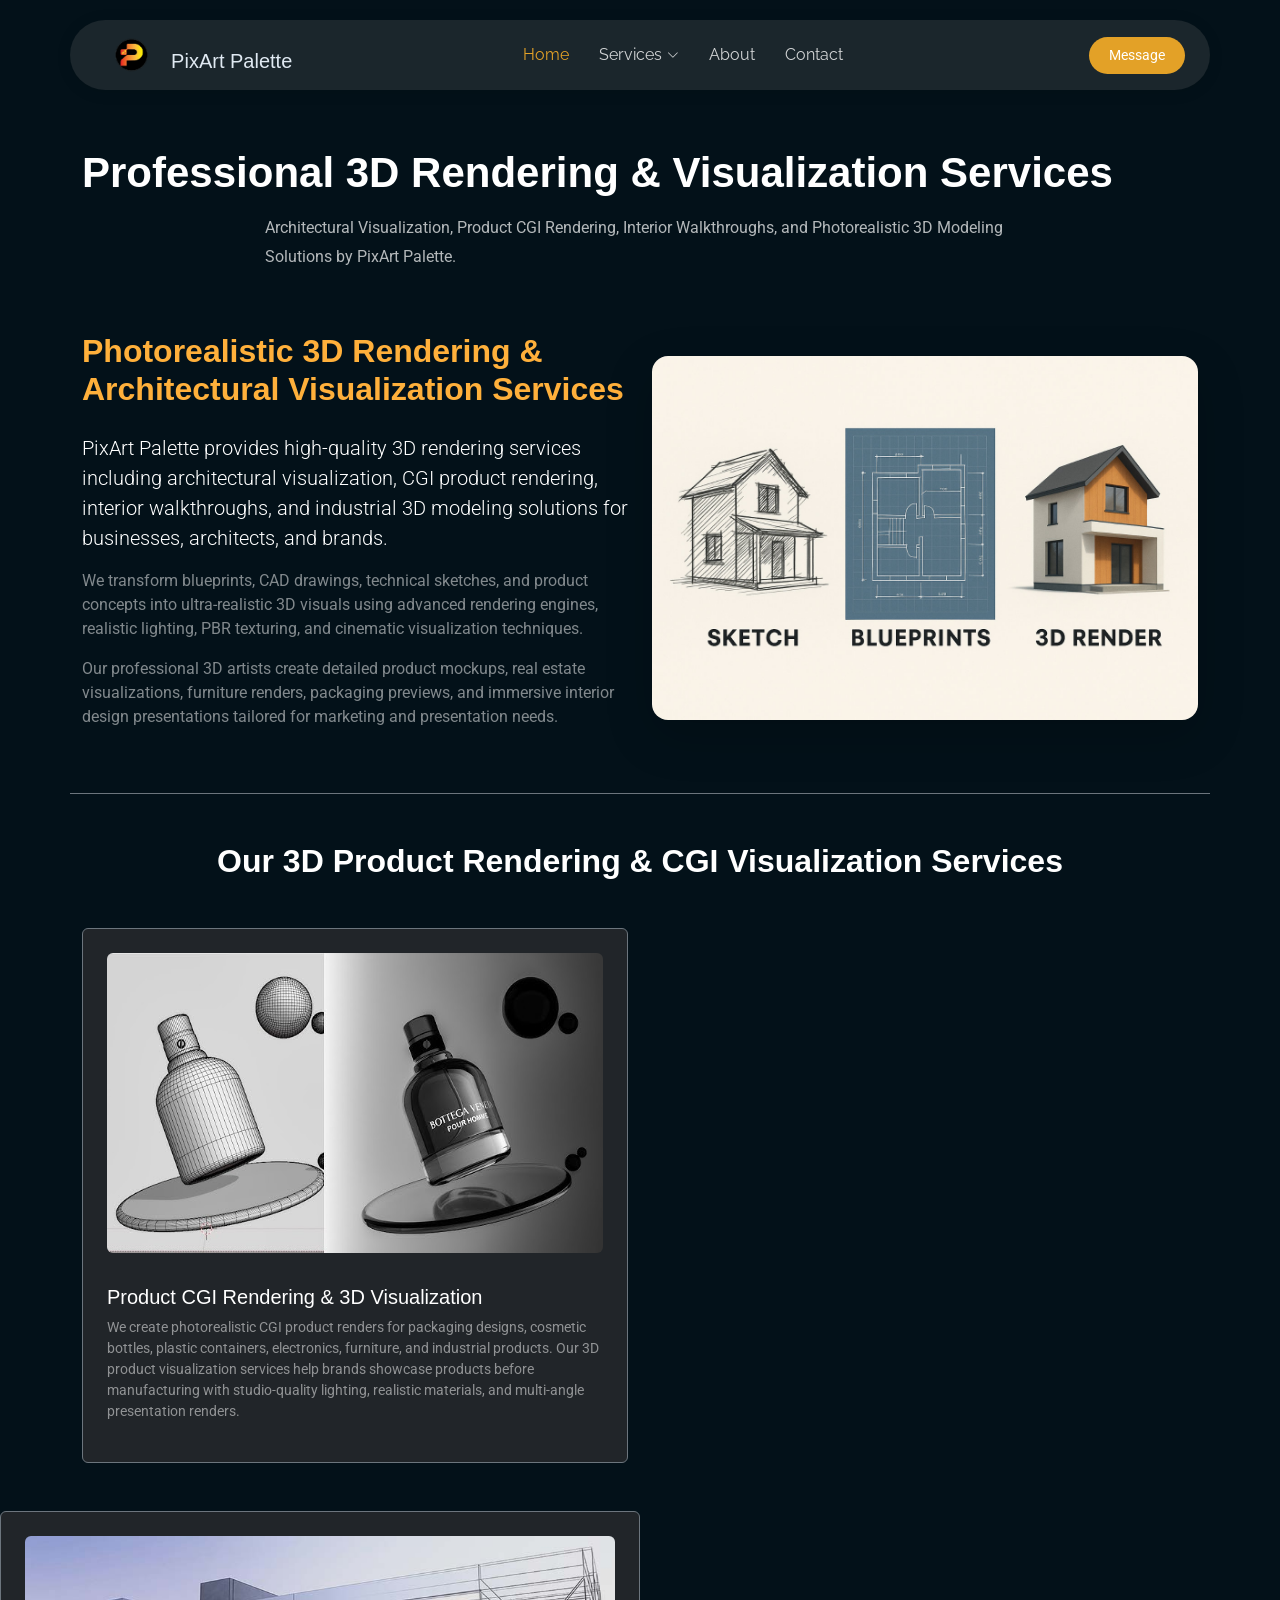
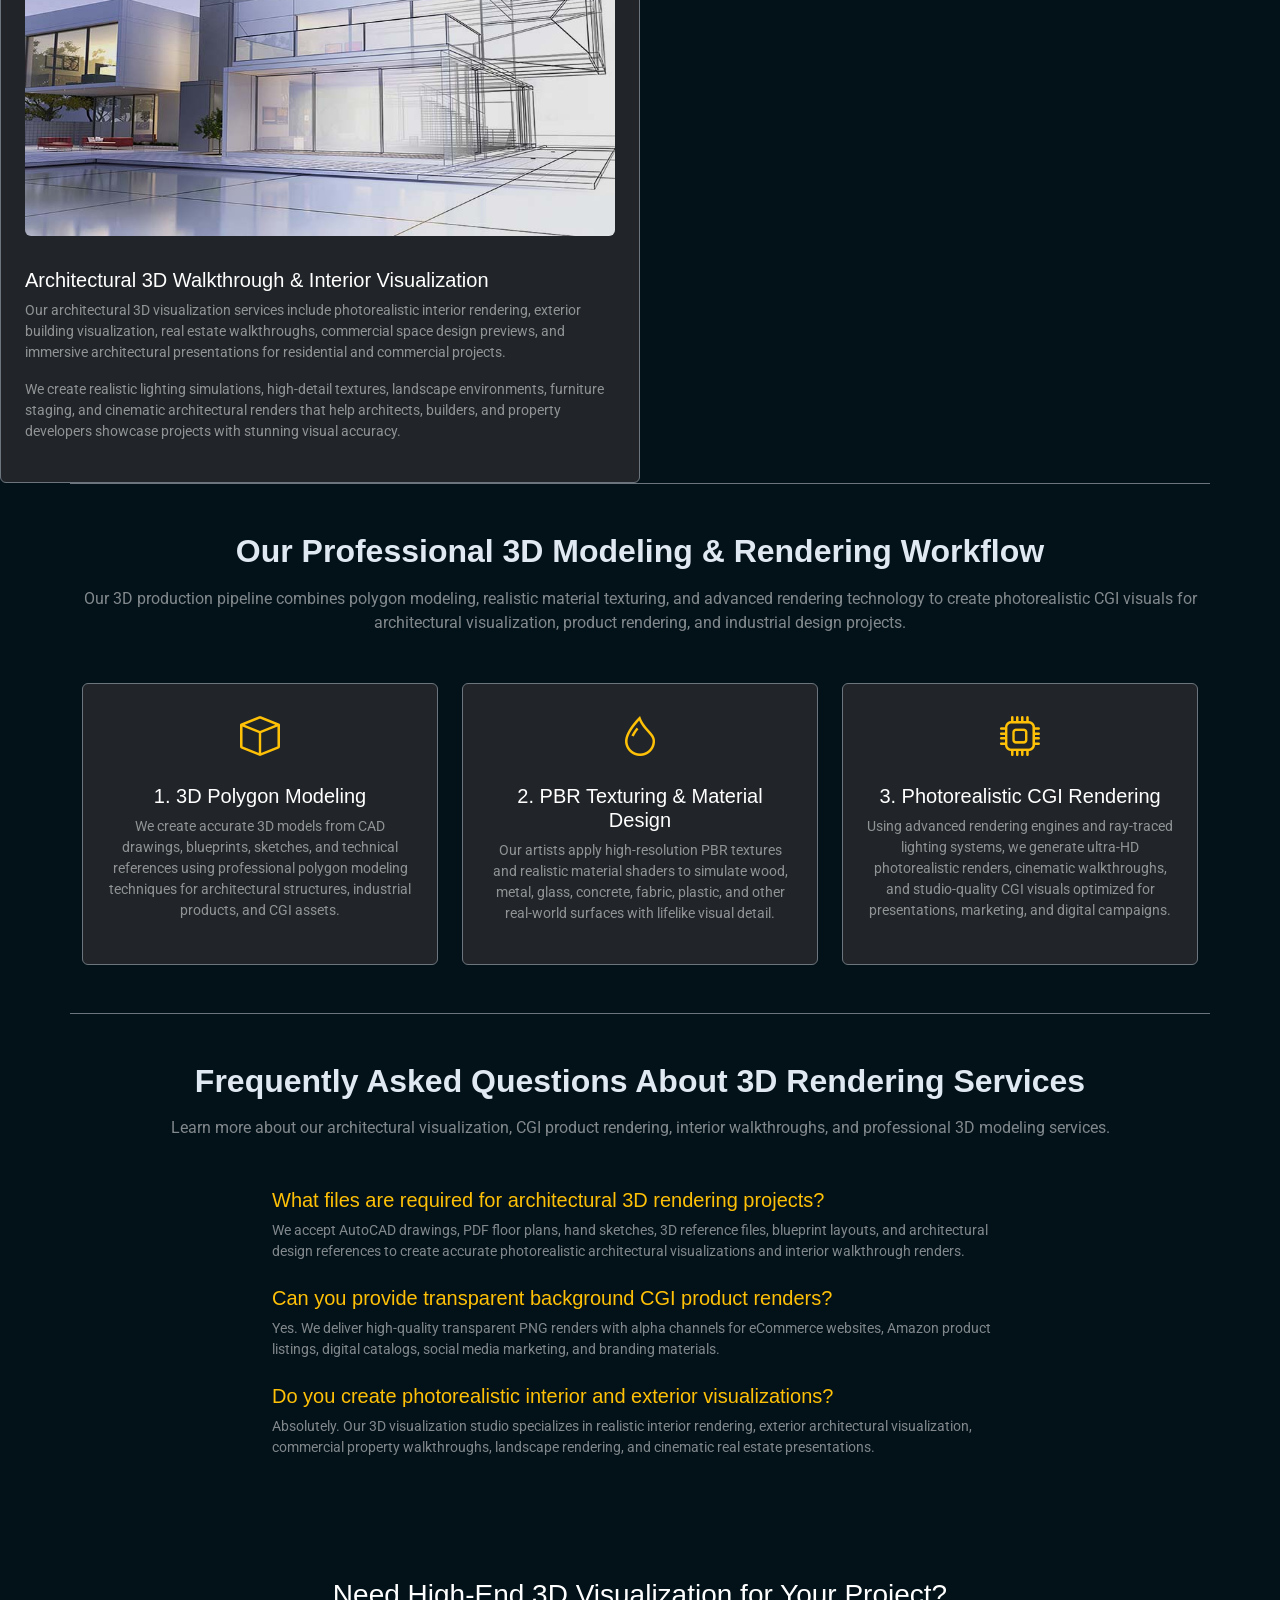
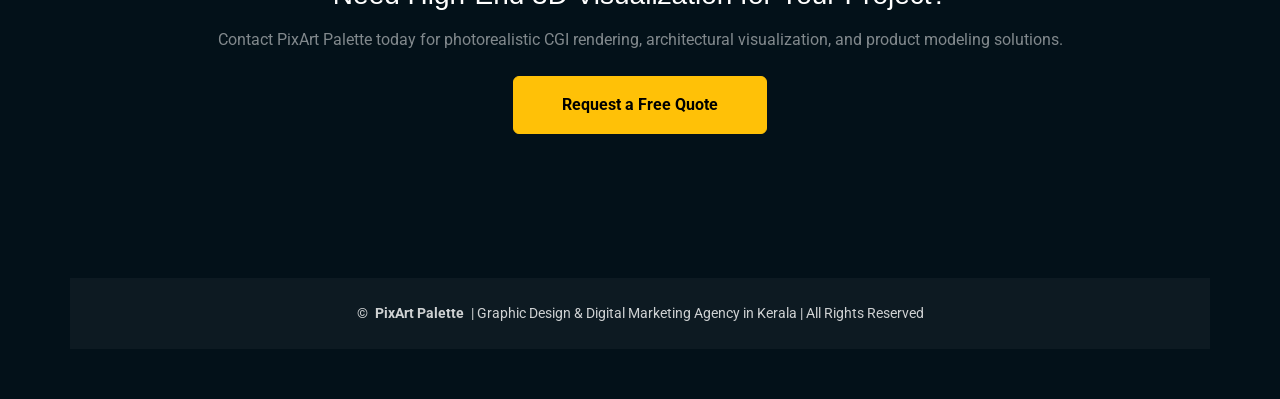
==== commit b6eb6374: "Update 3d-art.html" ====
--- a/3d-art.html
+++ b/3d-art.html
@@ -179,7 +179,7 @@
           width="600"
           height="300"
           alt="3D CGI product rendering for packaging, cosmetic bottles, and industrial product visualization"
-          style="height: 300px; object-fit: cover;">
+          style="height: 300px; ">
 
         <h3 class="mt-3 h5">
           Product CGI Rendering & 3D Visualization
@@ -211,7 +211,7 @@
       width="600"
       height="300"
       alt="Architectural 3D walkthrough rendering for interior and exterior visualization"
-      style="height: 300px; object-fit: cover;">
+      style="height: 300px; ">
 
     <h3 class="mt-3 h5">
       Architectural 3D Walkthrough & Interior Visualization
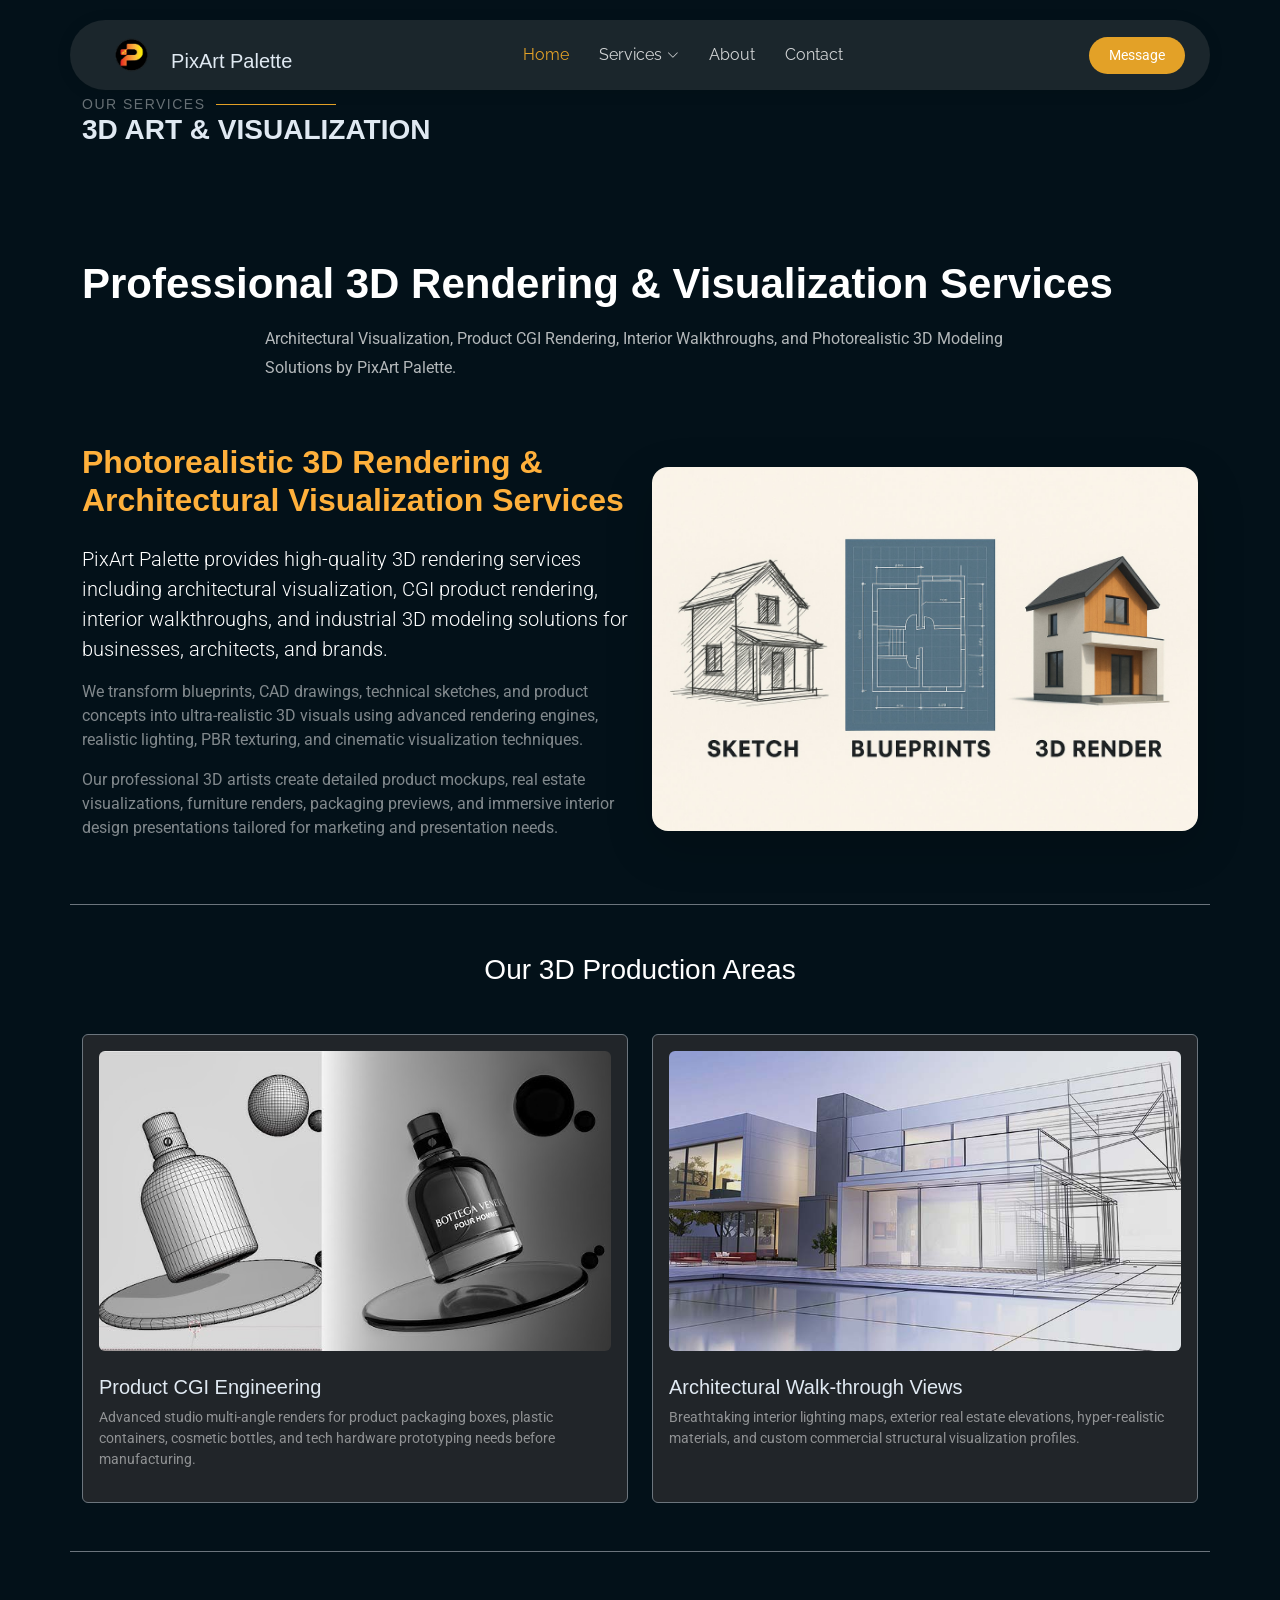
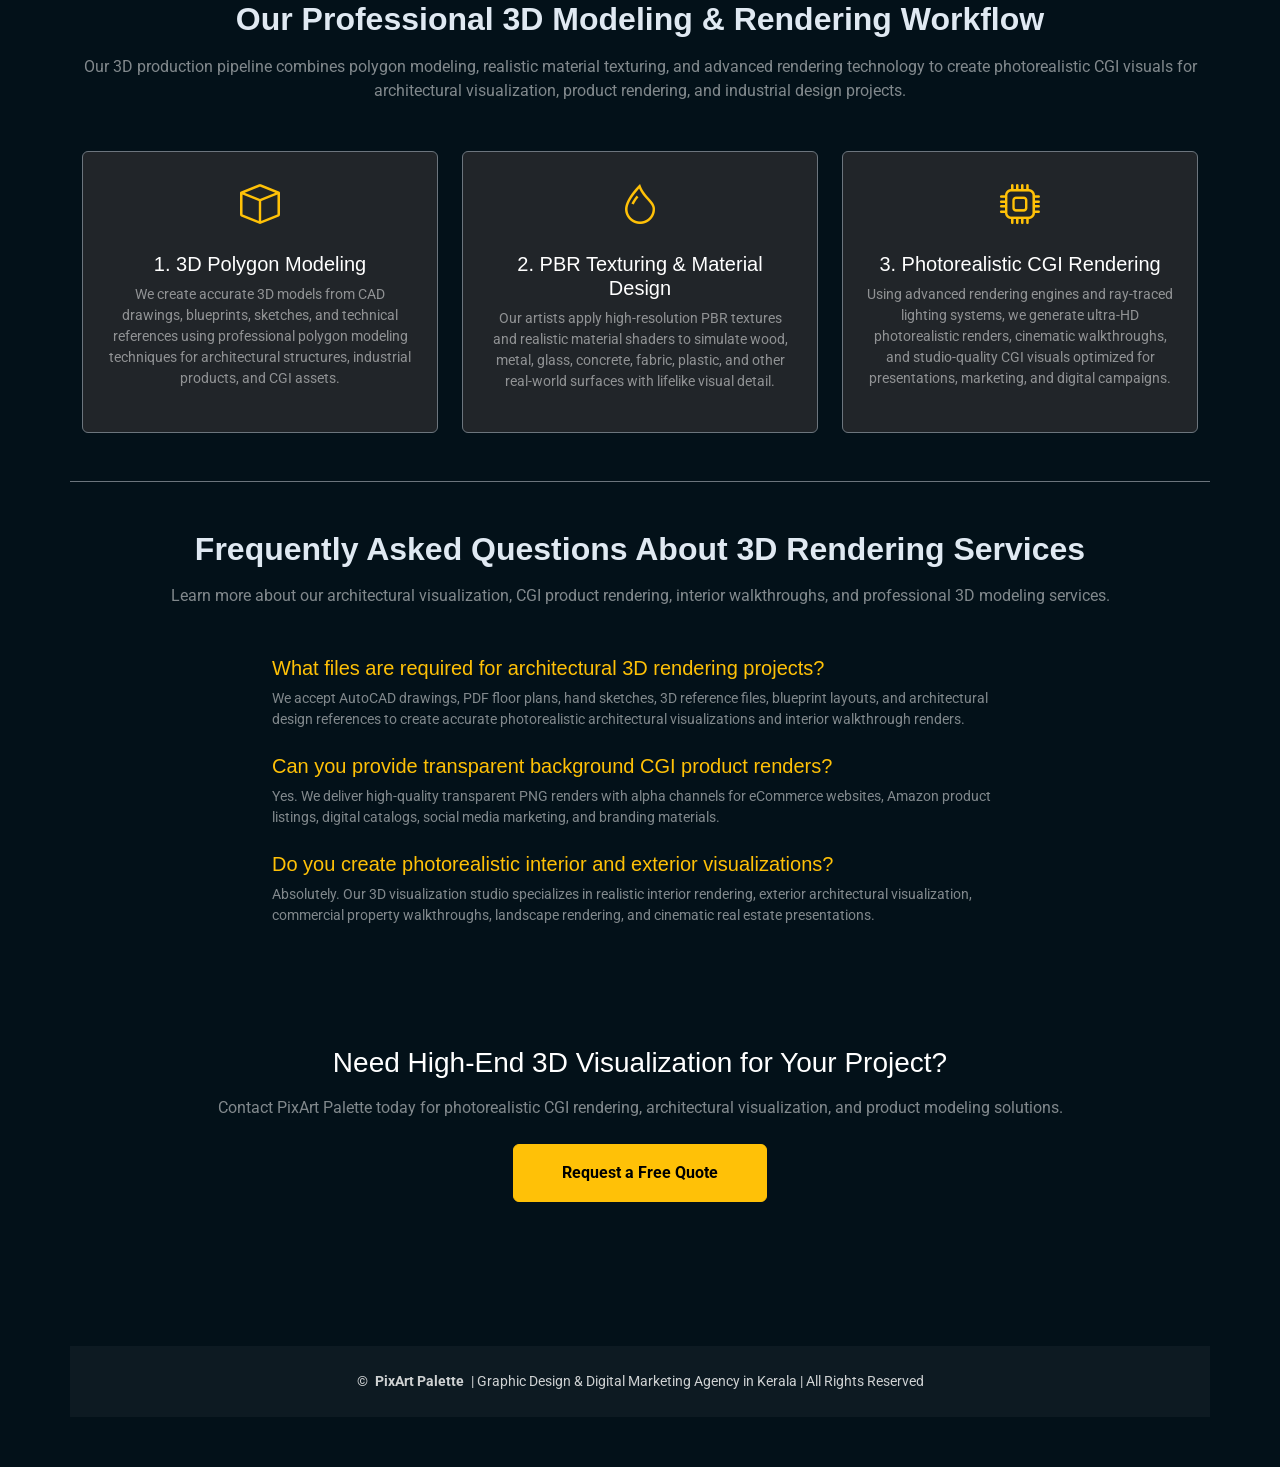
==== commit 02689749: "Update 3d-art.html" ====
--- a/3d-art.html
+++ b/3d-art.html
@@ -99,6 +99,7 @@
     </div>
   </header>
   <main class="main" style="margin-top: 100px;">
+   <div class="container section-title" data-aos="fade-up"> <h2>Our Services</h2> <div><span>3D Art &</span> <span class="description-title">Visualization</span></div> </div>
     <section class="section py-5">
       <div class="container section-title" data-aos="fade-up">
 
@@ -159,82 +160,25 @@
   </div>
 </div>
 
-      <div class="container py-5 border-top border-secondary">
-
-  <h2 class="text-center text-white mb-5 fw-bold" data-aos="fade-up">
-    Our 3D Product Rendering & CGI Visualization Services
-  </h2>
-
-  <div class="row g-4">
-
-    <!-- Product CGI -->
-    <div class="col-md-6" data-aos="fade-right" data-aos-delay="100">
-
-      <div class="p-4 bg-dark rounded border border-secondary text-white h-100">
-
-        <img
-          src="assets/img/product3d.jpg"
-          class="img-fluid rounded mb-3 w-100"
-          loading="lazy"
-          width="600"
-          height="300"
-          alt="3D CGI product rendering for packaging, cosmetic bottles, and industrial product visualization"
-          style="height: 300px; ">
-
-        <h3 class="mt-3 h5">
-          Product CGI Rendering & 3D Visualization
-        </h3>
-
-        <p class="text-white-50 small">
-          We create photorealistic CGI product renders for packaging designs,
-          cosmetic bottles, plastic containers, electronics, furniture, and
-          industrial products. Our 3D product visualization services help brands
-          showcase products before manufacturing with studio-quality lighting,
-          realistic materials, and multi-angle presentation renders.
-        </p>
-
-      </div>
-
-    </div>
-
-  </div>
-
-</div>
+     <div class="container py-5 border-top border-secondary">
+      <h3 class="text-center text-white mb-5" data-aos="fade-up">Our 3D Production Areas</h3> 
+      <div class="row g-4"> 
+       <div class="col-md-6" data-aos="fade-right" data-aos-delay="100"> 
+        <div class="p-3 bg-dark rounded border border-secondary text-white h-100">
+         <img src="assets/img/product3d.jpg" class="img-fluid rounded mb-3 w-100" alt="3D CGI product rendering" style="height: 300px; object-fit: cover;"> 
+         <h5 class="mt-2">Product CGI Engineering</h5> 
+         <p class="text-white-50 small">Advanced studio multi-angle renders for product packaging boxes, plastic containers, cosmetic bottles, and tech hardware prototyping needs before manufacturing.</p> 
+        </div> 
+     </div>
           <div class="col-md-6" data-aos="fade-left" data-aos-delay="200">
-
-  <div class="p-4 bg-dark rounded border border-secondary text-white h-100">
-
-    <img
-      src="assets/img/archi3d.jpg"
-      class="img-fluid rounded mb-3 w-100"
-      loading="lazy"
-      width="600"
-      height="300"
-      alt="Architectural 3D walkthrough rendering for interior and exterior visualization"
-      style="height: 300px; ">
-
-    <h3 class="mt-3 h5">
-      Architectural 3D Walkthrough & Interior Visualization
-    </h3>
-
-    <p class="text-white-50 small">
-      Our architectural 3D visualization services include photorealistic interior
-      rendering, exterior building visualization, real estate walkthroughs,
-      commercial space design previews, and immersive architectural presentations
-      for residential and commercial projects.
-    </p>
-
-    <p class="text-white-50 small">
-      We create realistic lighting simulations, high-detail textures, landscape
-      environments, furniture staging, and cinematic architectural renders that
-      help architects, builders, and property developers showcase projects with
-      stunning visual accuracy.
-    </p>
-
-  </div>
-
-</div>
-
+           <div class="p-3 bg-dark rounded border border-secondary text-white h-100"> 
+            <img src="assets/img/archi3d.jpg" class="img-fluid rounded mb-3 w-100" alt="Architectural 3D walkthrough rendering" style="height: 300px; object-fit: cover;">
+            <h5 class="mt-2">Architectural Walk-through Views</h5> 
+            <p class="text-white-50 small">Breathtaking interior lighting maps, exterior real estate elevations, hyper-realistic materials, and custom commercial structural visualization profiles.</p>
+           </div> 
+          </div> 
+      </div>
+     </div>
       <div class="container py-5 border-top border-secondary text-white">
 
   <!-- Section Heading -->
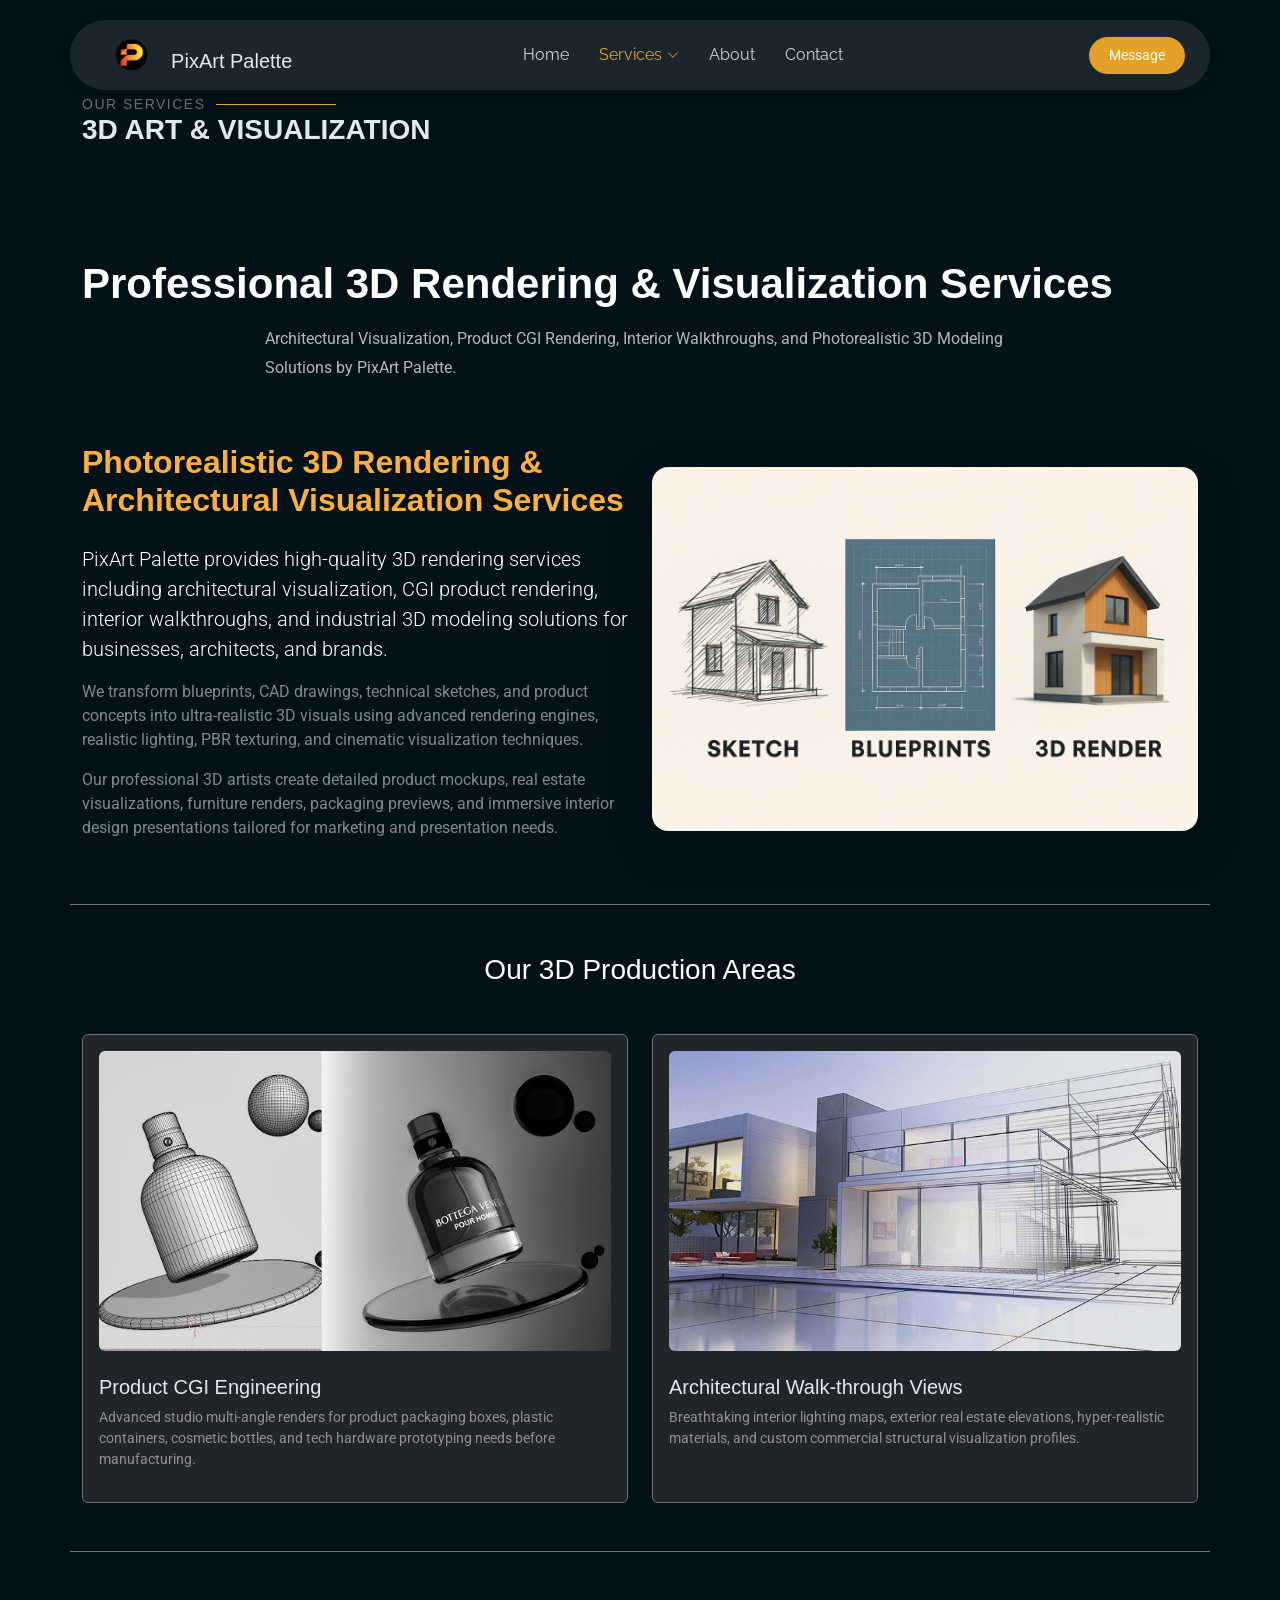
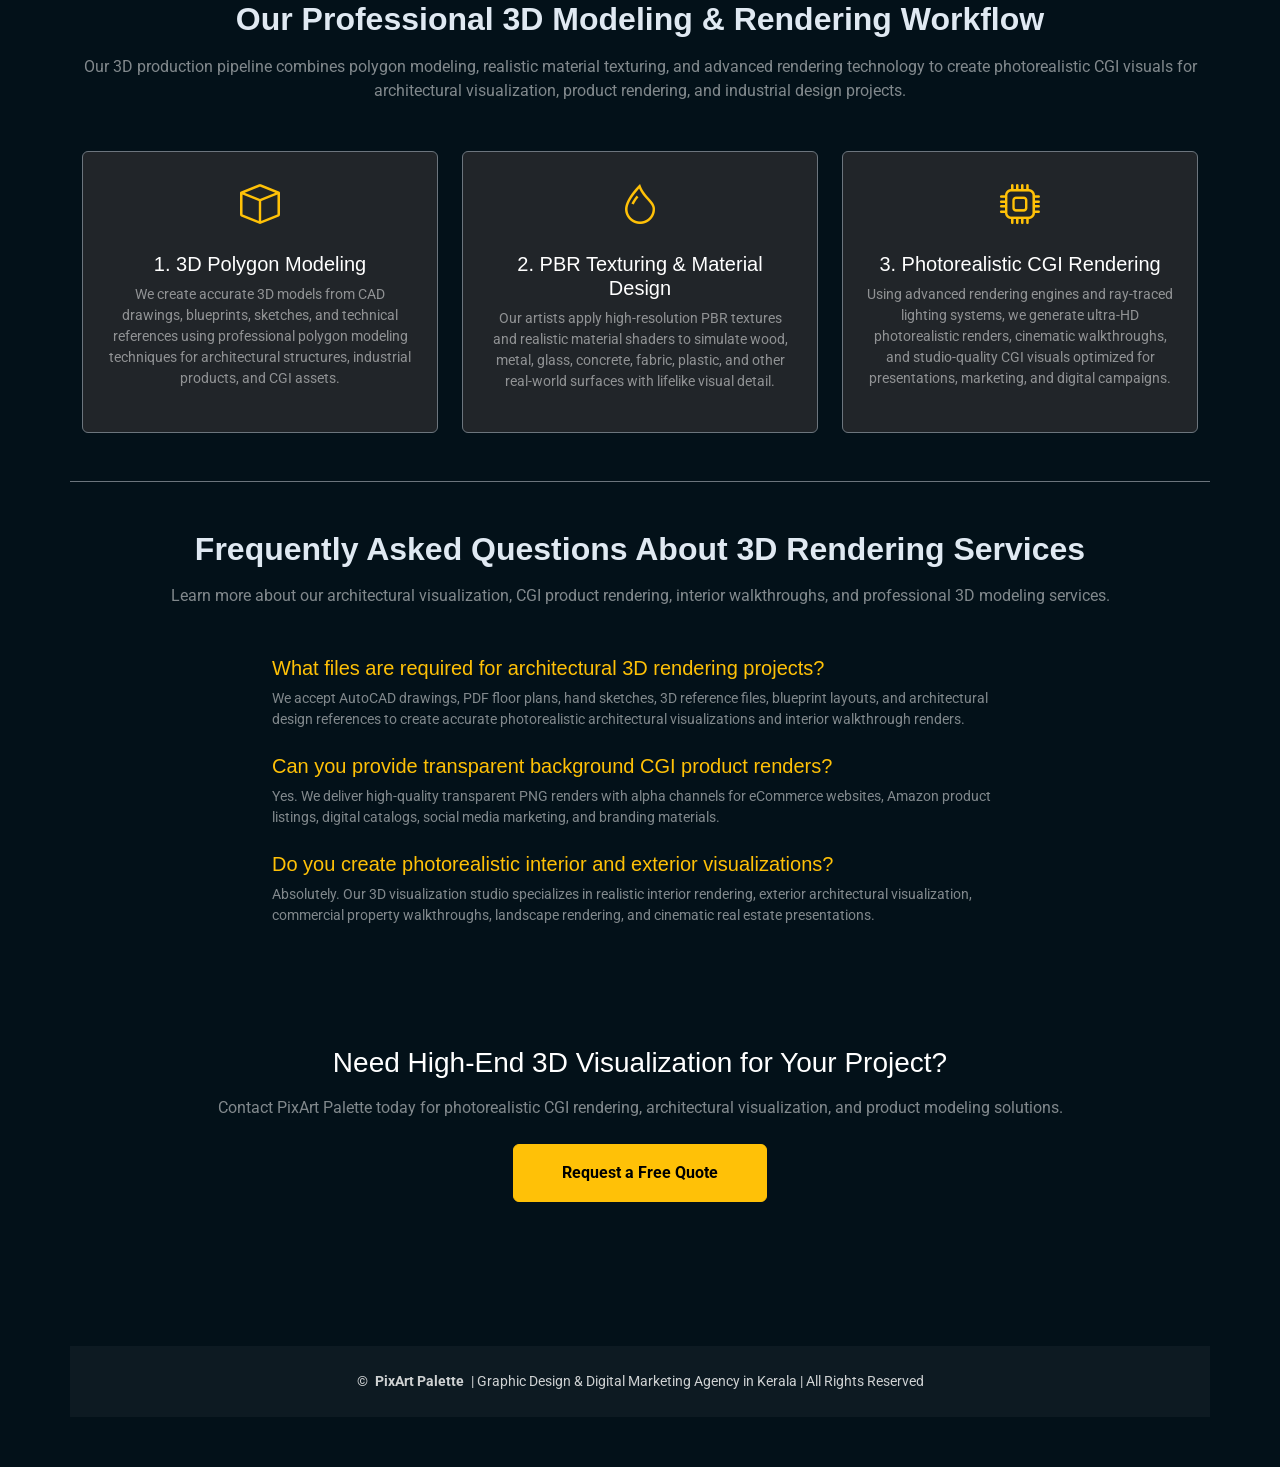
==== commit 04a37ddc: "Update 3d-art.html" ====
--- a/3d-art.html
+++ b/3d-art.html
@@ -78,8 +78,8 @@
 
       <nav id="navmenu" class="navmenu">
         <ul>
-          <li><a href="index.html" class="active">Home</a></li>
-          <li class="dropdown"><a href="#services"><span>Services</span> <i class="bi bi-chevron-down toggle-dropdown"></i></a>
+          <li><a href="index.html" >Home</a></li>
+          <li class="dropdown"><a href="#services" class="active"><span>Services</span> <i class="bi bi-chevron-down toggle-dropdown"></i></a>
             <ul>
               <li><a href="graphic-designing.html">Graphic Designing </a></li>
               <li><a href="digital-marketing.html">Digital Marketing</a></li>
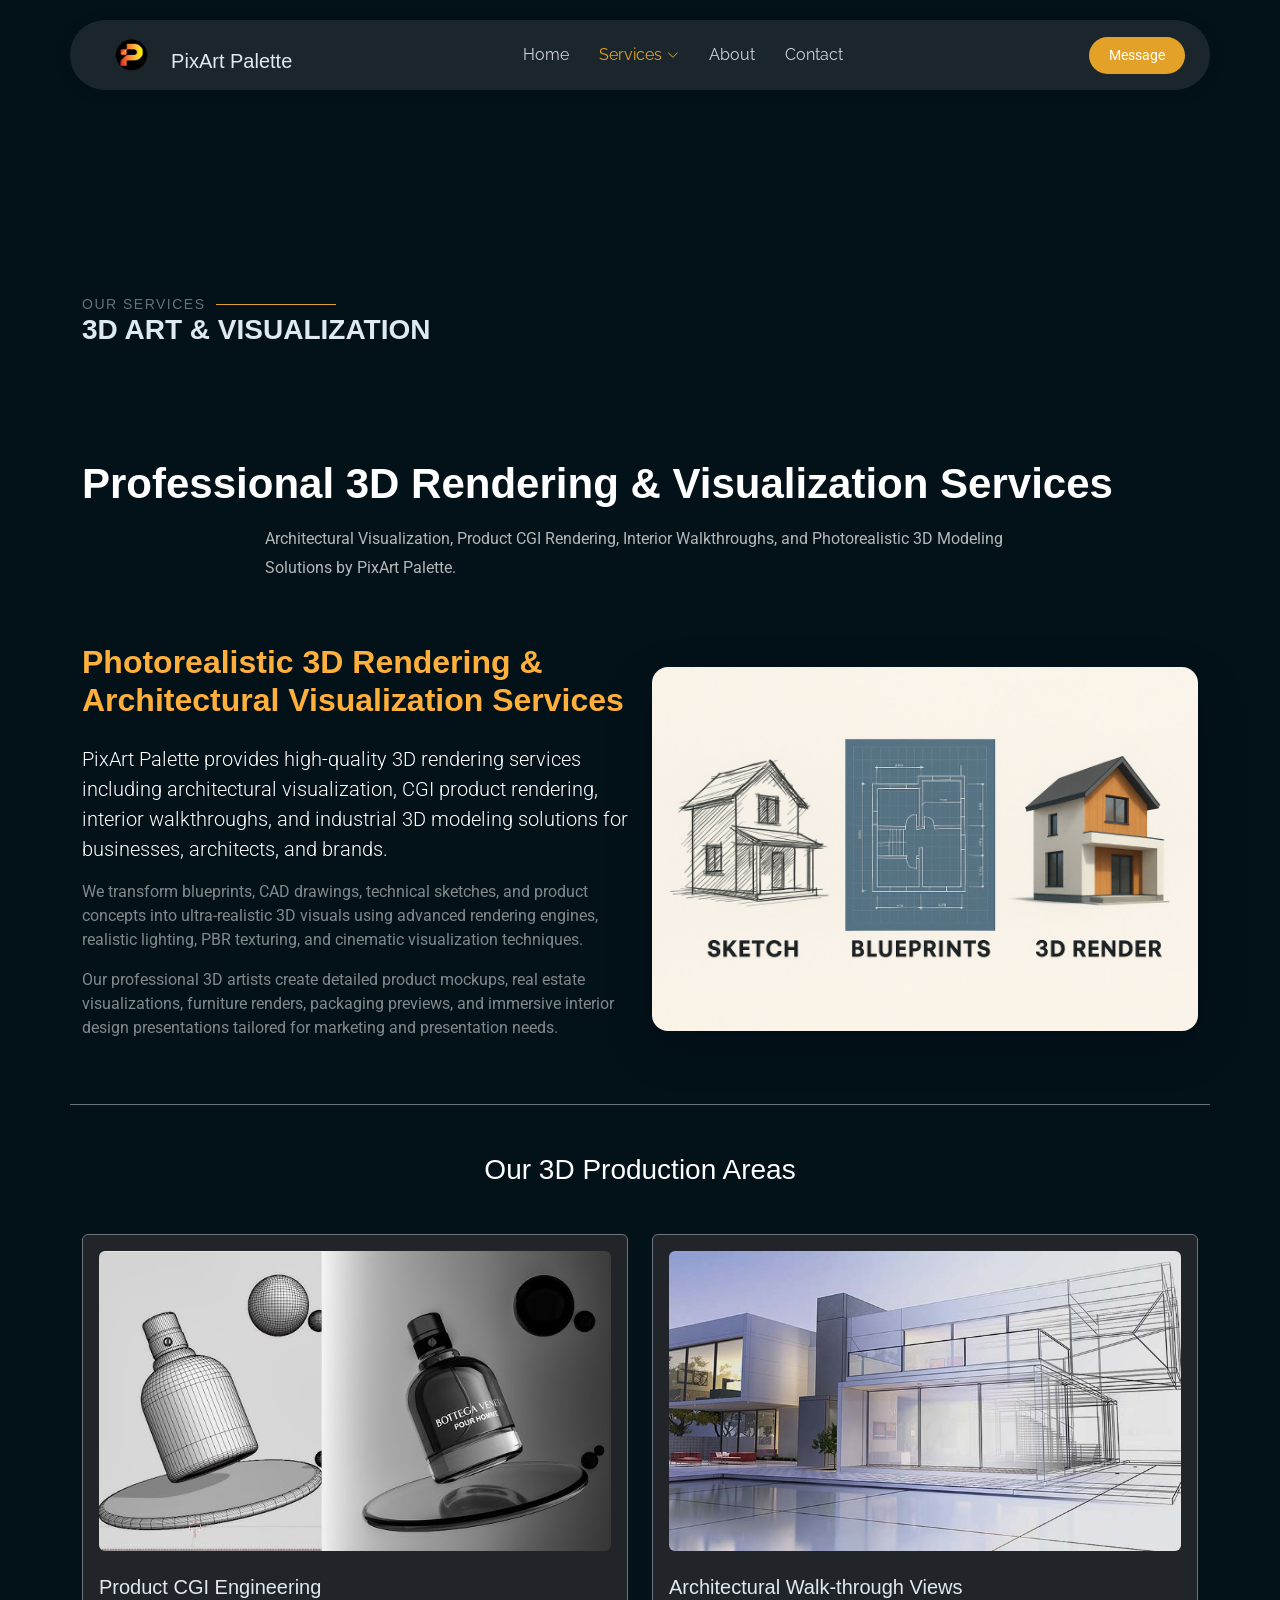
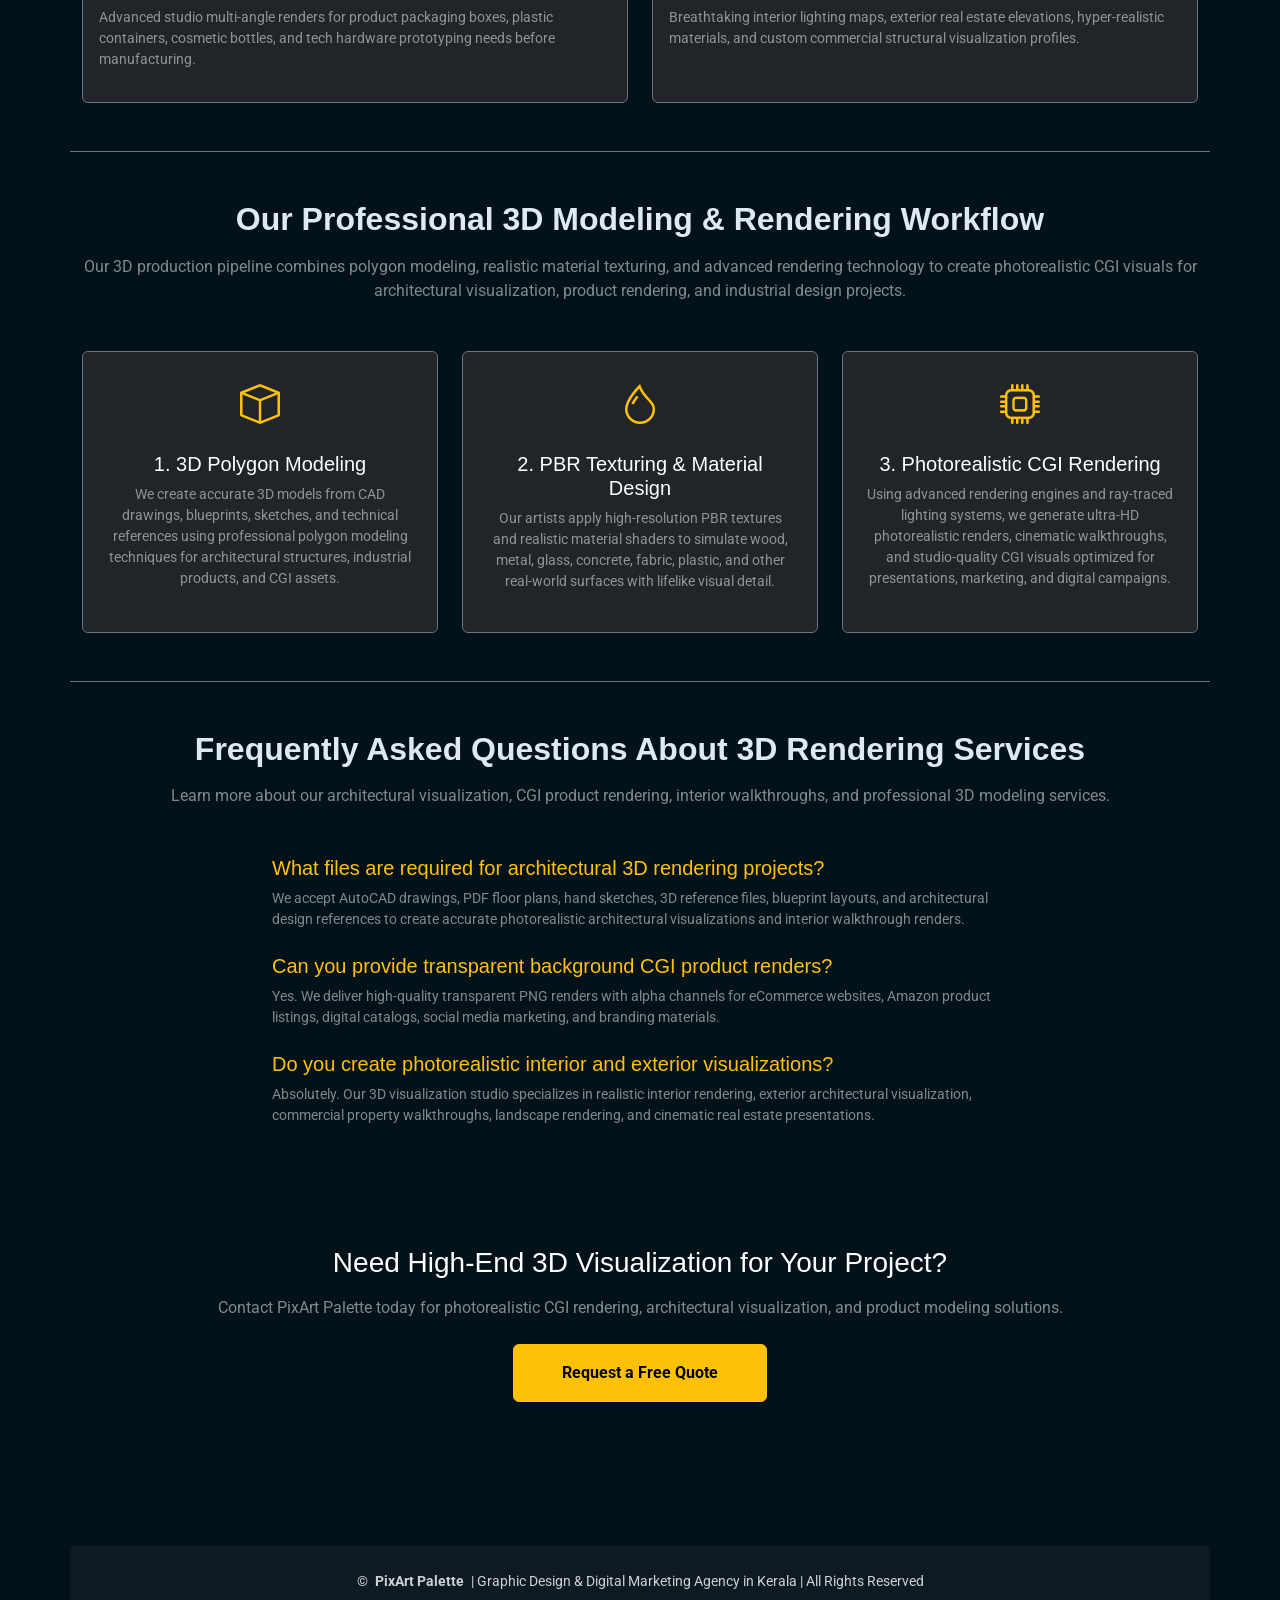
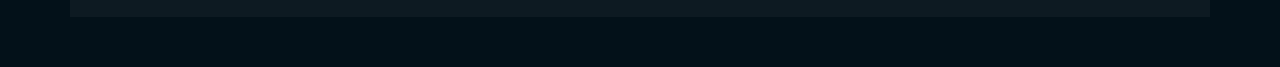
==== commit 1af8fbad: "Update 3d-art.html" ====
--- a/3d-art.html
+++ b/3d-art.html
@@ -98,7 +98,7 @@
 
     </div>
   </header>
-  <main class="main" style="margin-top: 100px;">
+  <main class="main" style="margin-top: 300px;">
    <div class="container section-title" data-aos="fade-up"> <h2>Our Services</h2> <div><span>3D Art &</span> <span class="description-title">Visualization</span></div> </div>
     <section class="section py-5">
       <div class="container section-title" data-aos="fade-up">
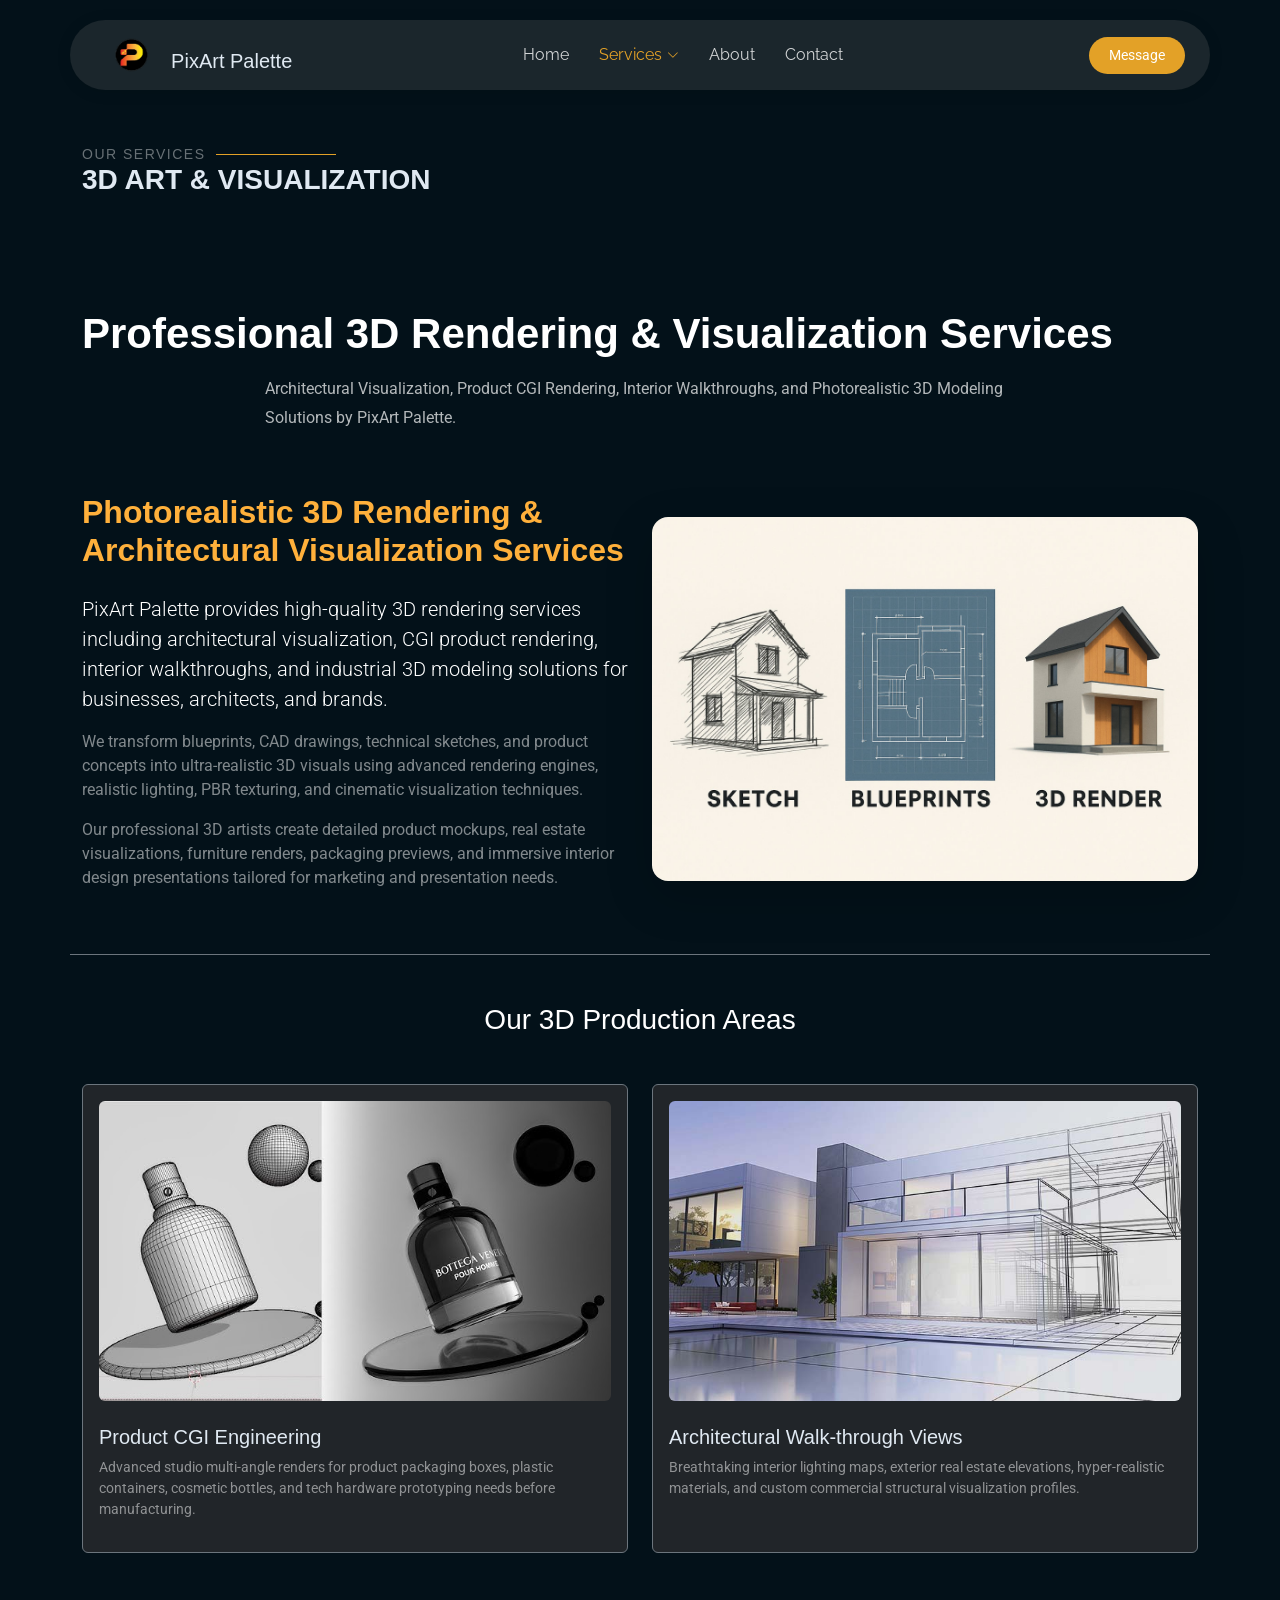
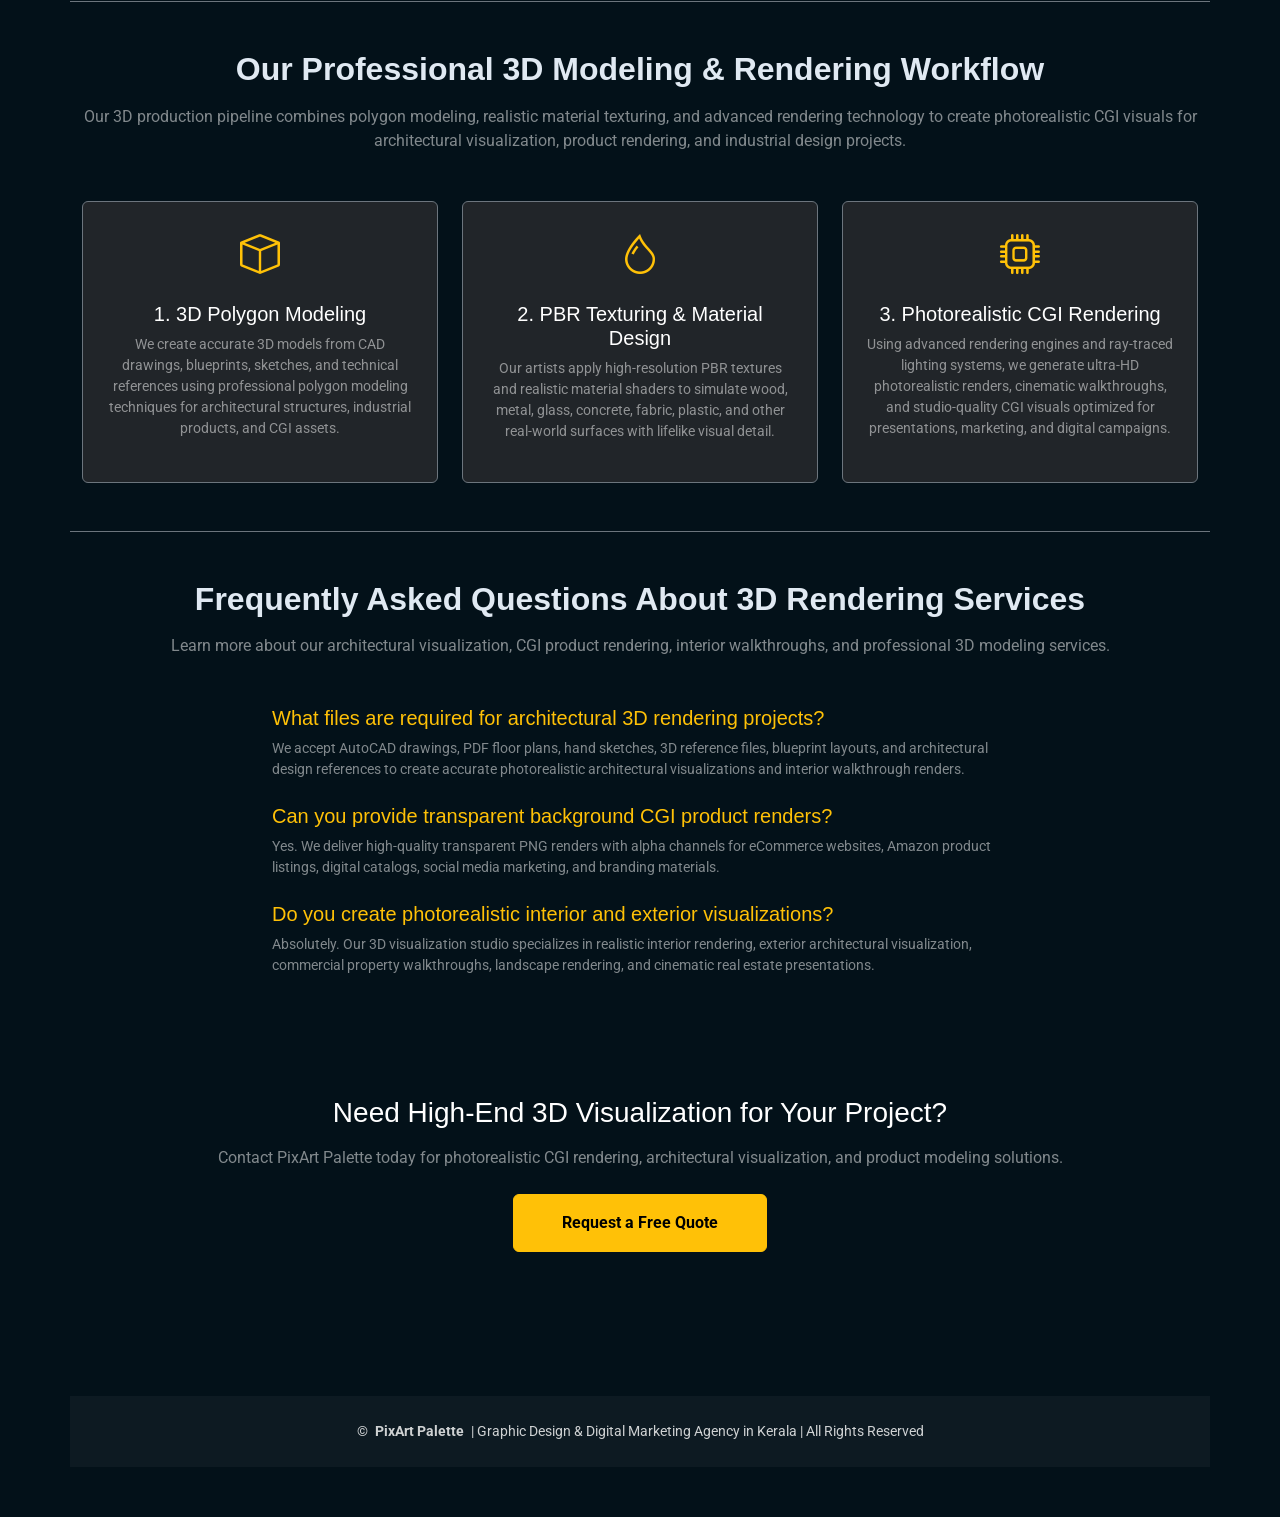
==== commit 58a7f741: "Update 3d-art.html" ====
--- a/3d-art.html
+++ b/3d-art.html
@@ -98,7 +98,7 @@
 
     </div>
   </header>
-  <main class="main" style="margin-top: 300px;">
+  <main class="main" style="margin-top: 150px;">
    <div class="container section-title" data-aos="fade-up"> <h2>Our Services</h2> <div><span>3D Art &</span> <span class="description-title">Visualization</span></div> </div>
     <section class="section py-5">
       <div class="container section-title" data-aos="fade-up">
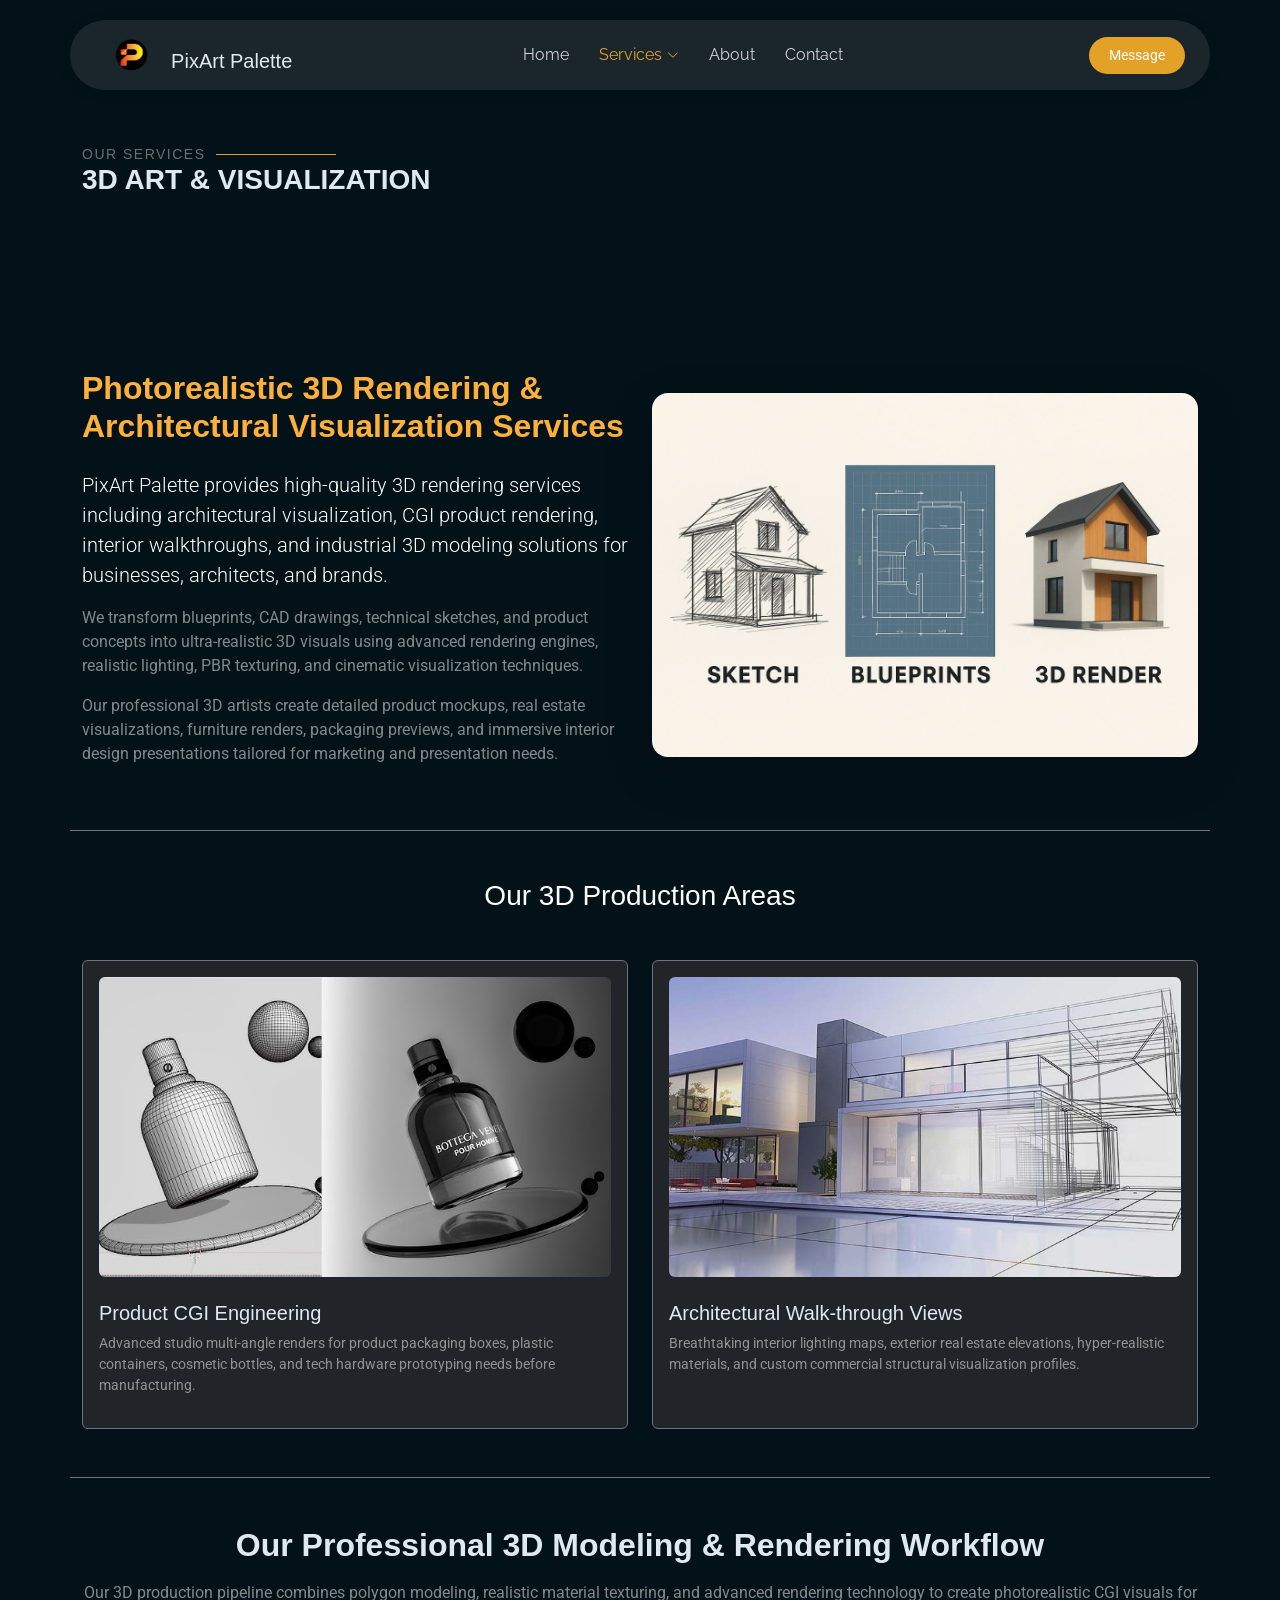
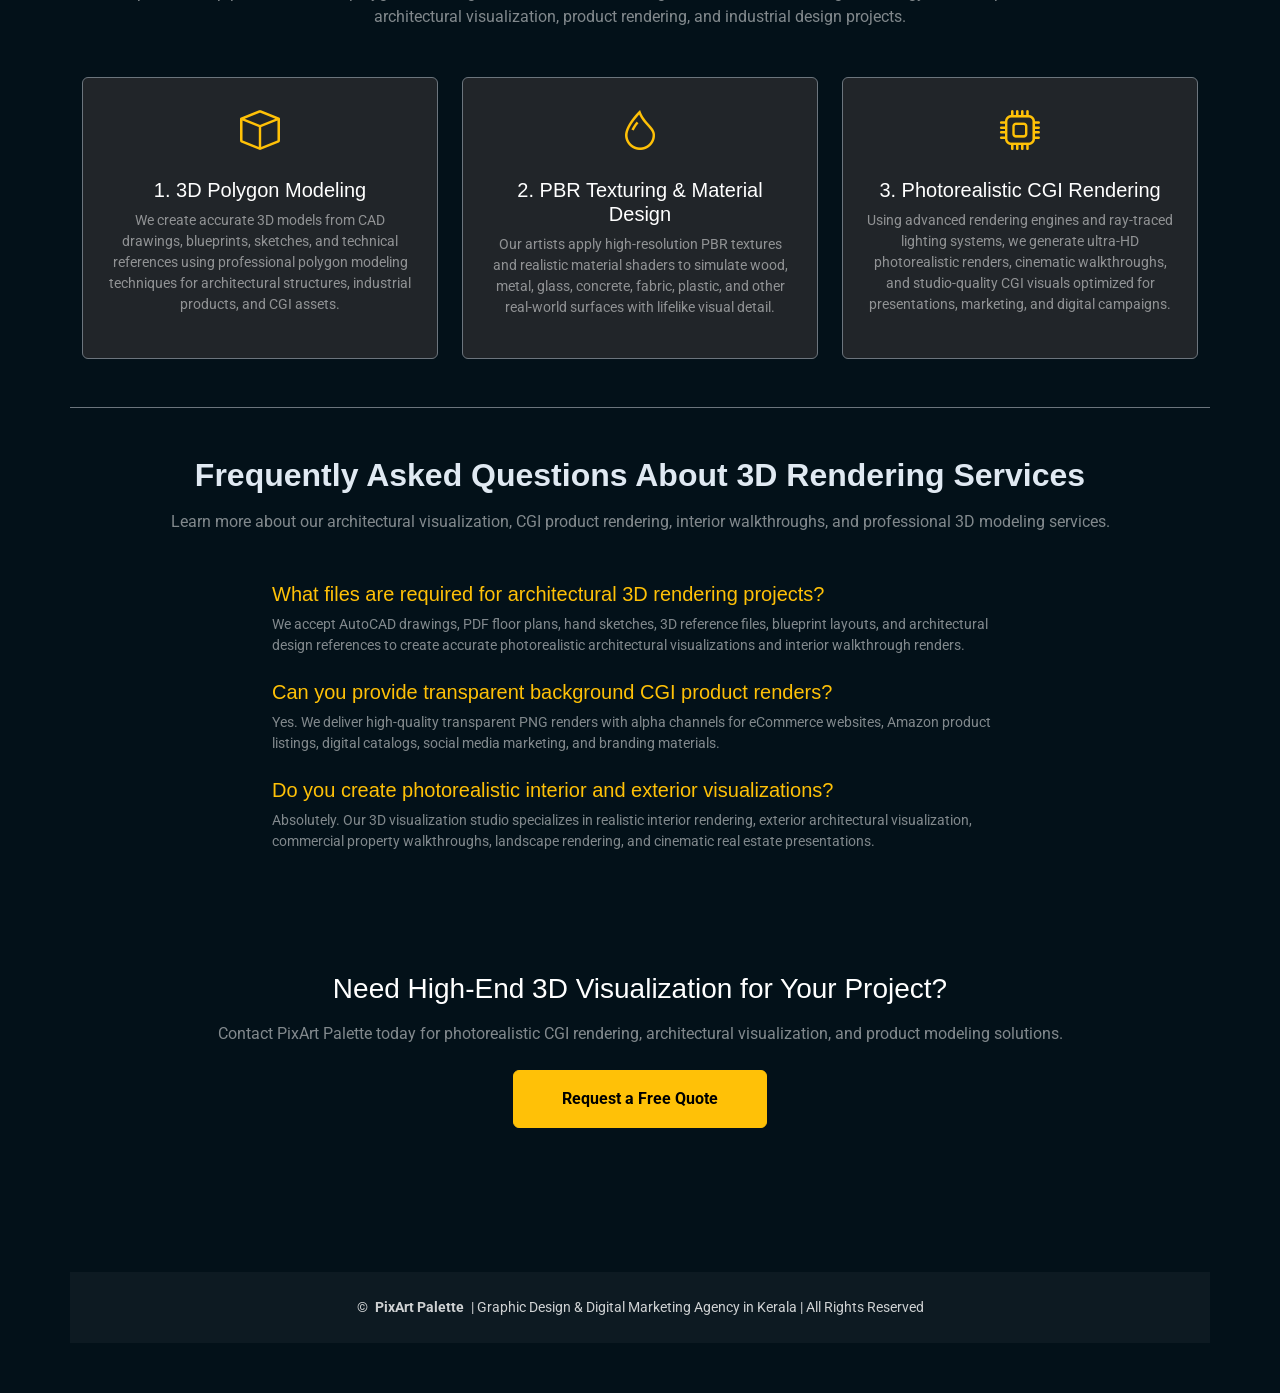
==== commit d6f6df51: "Update 3d-art.html" ====
--- a/3d-art.html
+++ b/3d-art.html
@@ -102,19 +102,8 @@
    <div class="container section-title" data-aos="fade-up"> <h2>Our Services</h2> <div><span>3D Art &</span> <span class="description-title">Visualization</span></div> </div>
     <section class="section py-5">
       <div class="container section-title" data-aos="fade-up">
-
-  <h1 class="mb-3">
-    Professional 3D Rendering & Visualization Services
-  </h1>
-
-  <p class="seo-subtitle">
-    Architectural Visualization, Product CGI Rendering, Interior Walkthroughs,
-    and Photorealistic 3D Modeling Solutions by PixArt Palette.
-  </p>
-
-</div>
-      
-      <div class="container mb-5">
+</div>
+          <div class="container mb-5">
   <div class="row align-items-center gy-4">
 
     <!-- Content -->
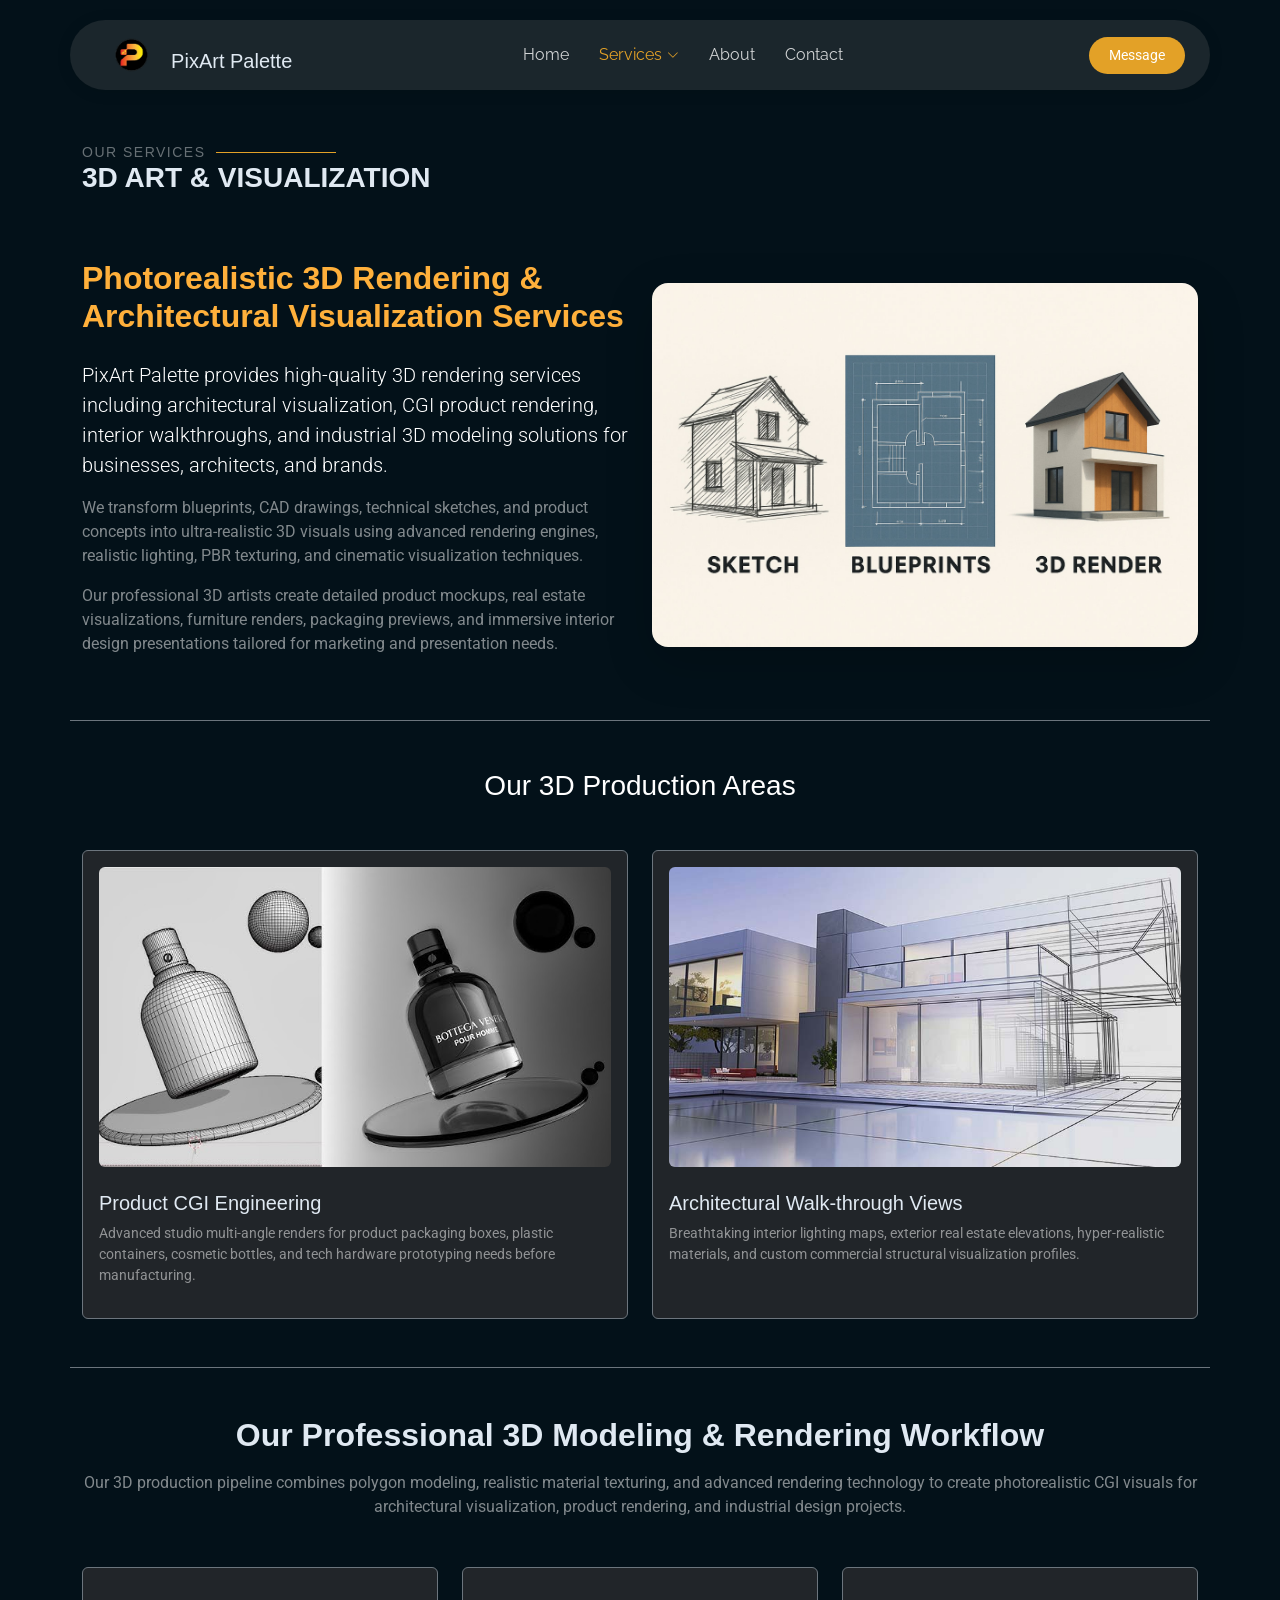
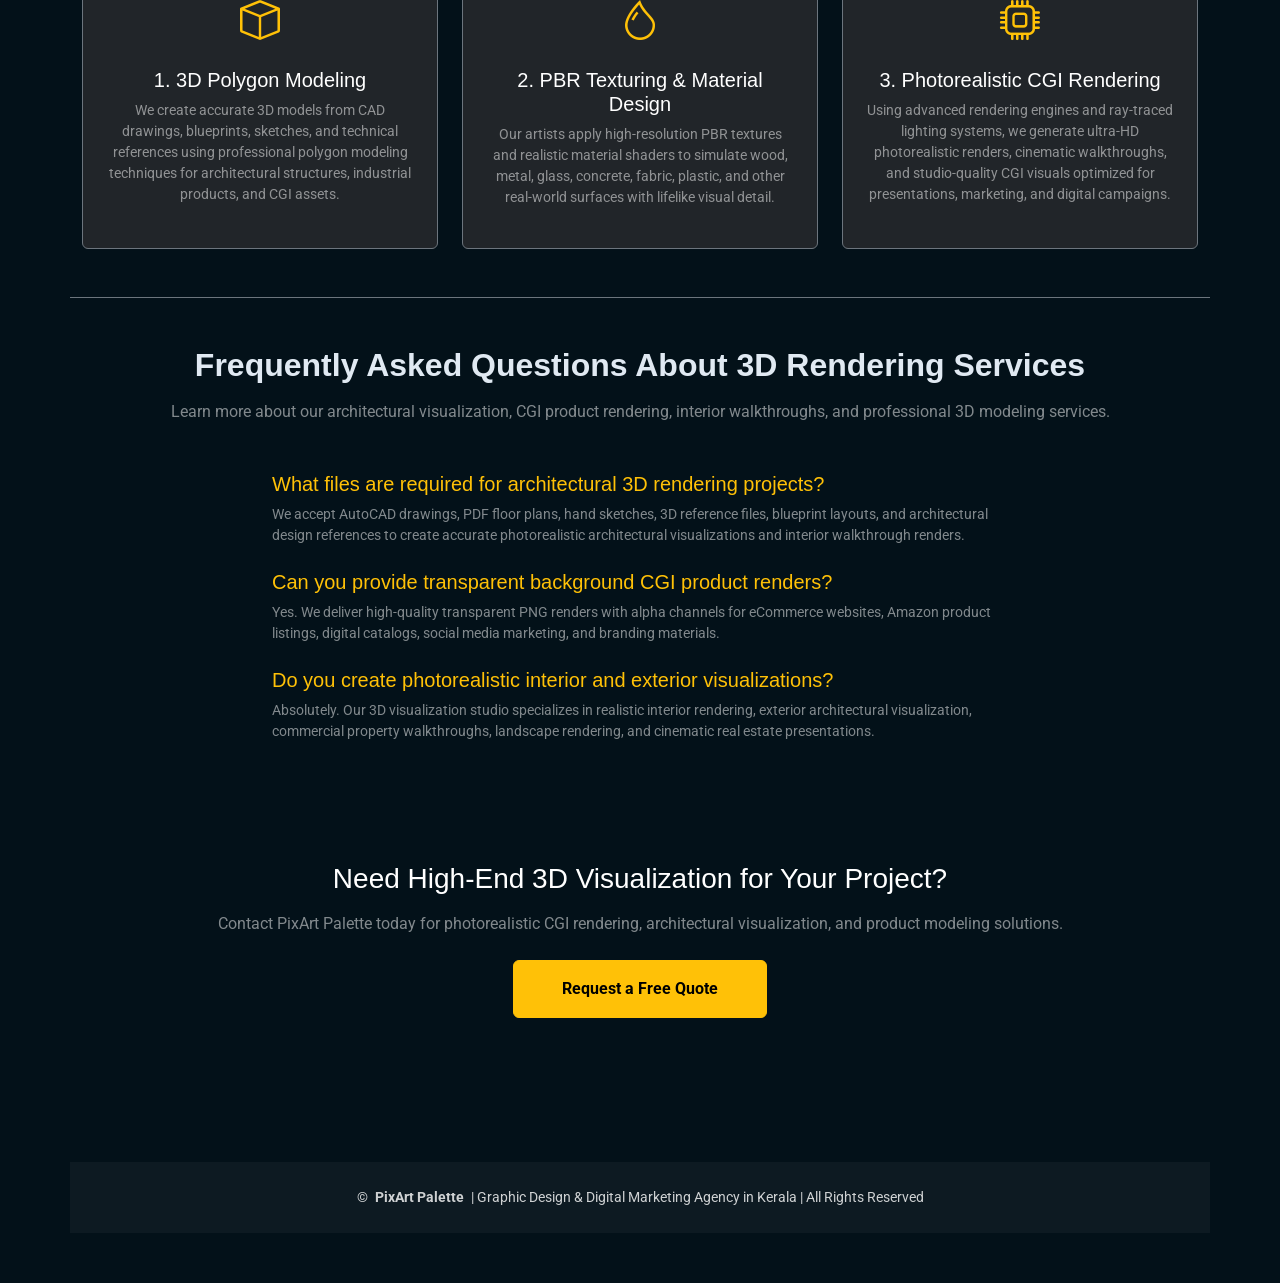
==== commit 21318331: "Update 3d-art.html" ====
--- a/3d-art.html
+++ b/3d-art.html
@@ -98,17 +98,15 @@
 
     </div>
   </header>
-  <main class="main" style="margin-top: 150px;">
-   <div class="container section-title" data-aos="fade-up"> <h2>Our Services</h2> <div><span>3D Art &</span> <span class="description-title">Visualization</span></div> </div>
-    <section class="section py-5">
-      <div class="container section-title" data-aos="fade-up">
-</div>
-          <div class="container mb-5">
-  <div class="row align-items-center gy-4">
-
-    <!-- Content -->
-    <div class="col-lg-6" data-aos="fade-right">
-
+  <main class="main" style="margin-top: 100px;">
+   <section class="section py-5">
+    <div class="container section-title" data-aos="fade-up">
+    <h2>Our Services</h2> 
+     <div><span>3D Art &</span> <span class="description-title">Visualization</span></div> </div>
+    
+    <div class="container mb-5">
+     <div class="row align-items-center gy-4">
+      <div class="col-lg-6" data-aos="fade-right">
       <h2 class="fw-bold mb-4" style="color:#ffb03b;">
         Photorealistic 3D Rendering & Architectural Visualization Services
       </h2>
